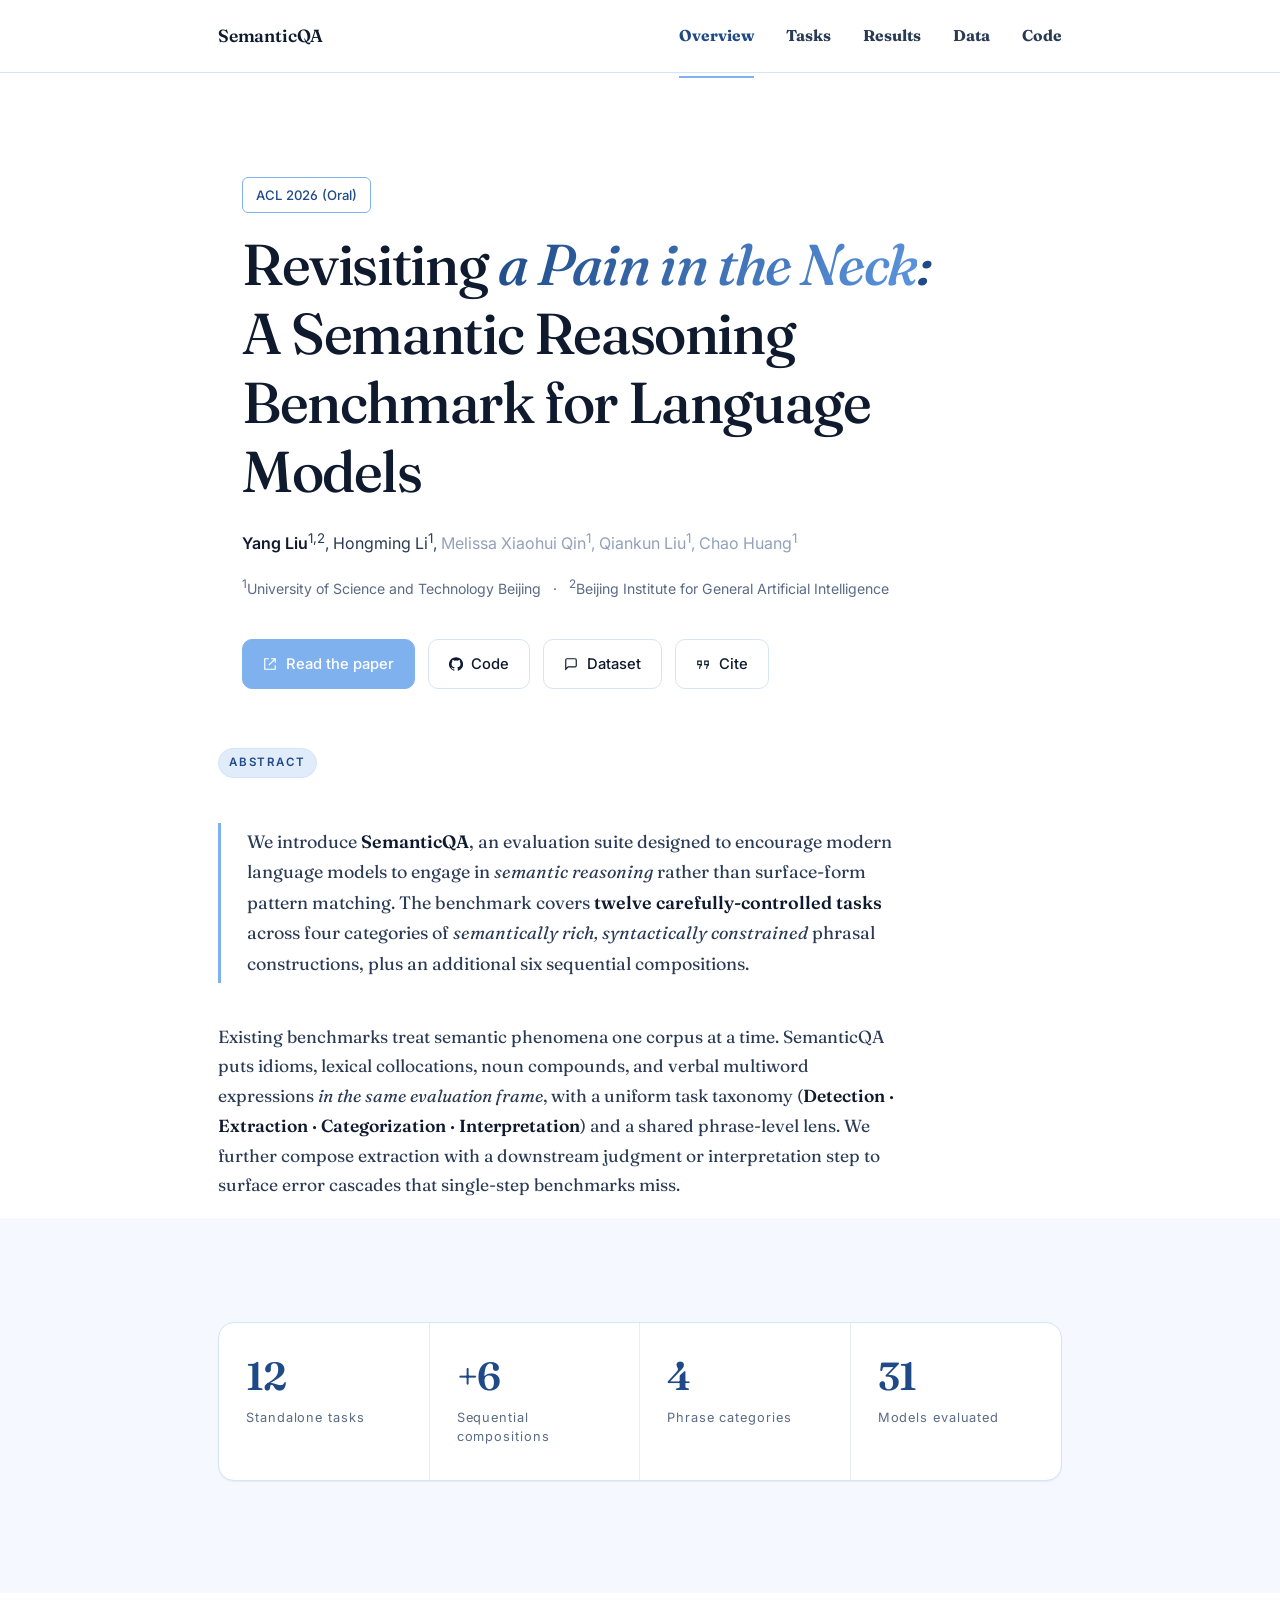
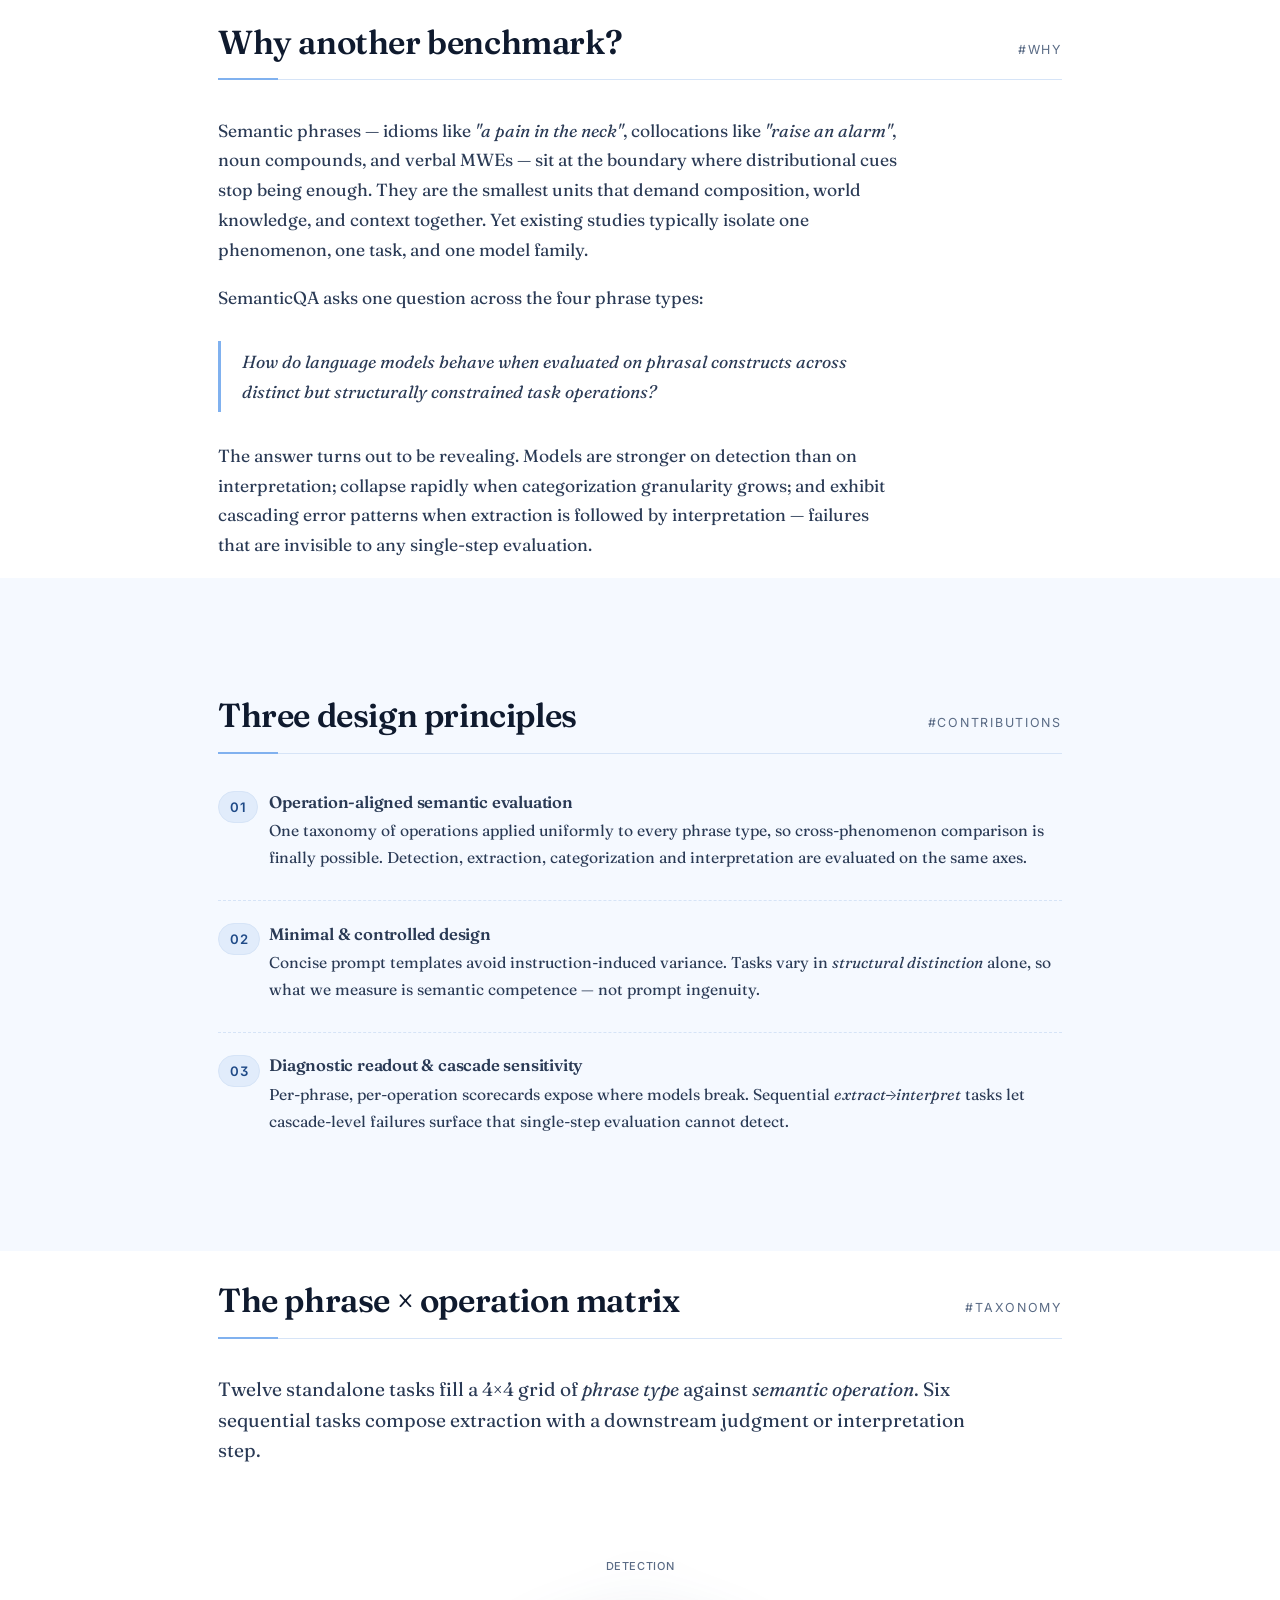
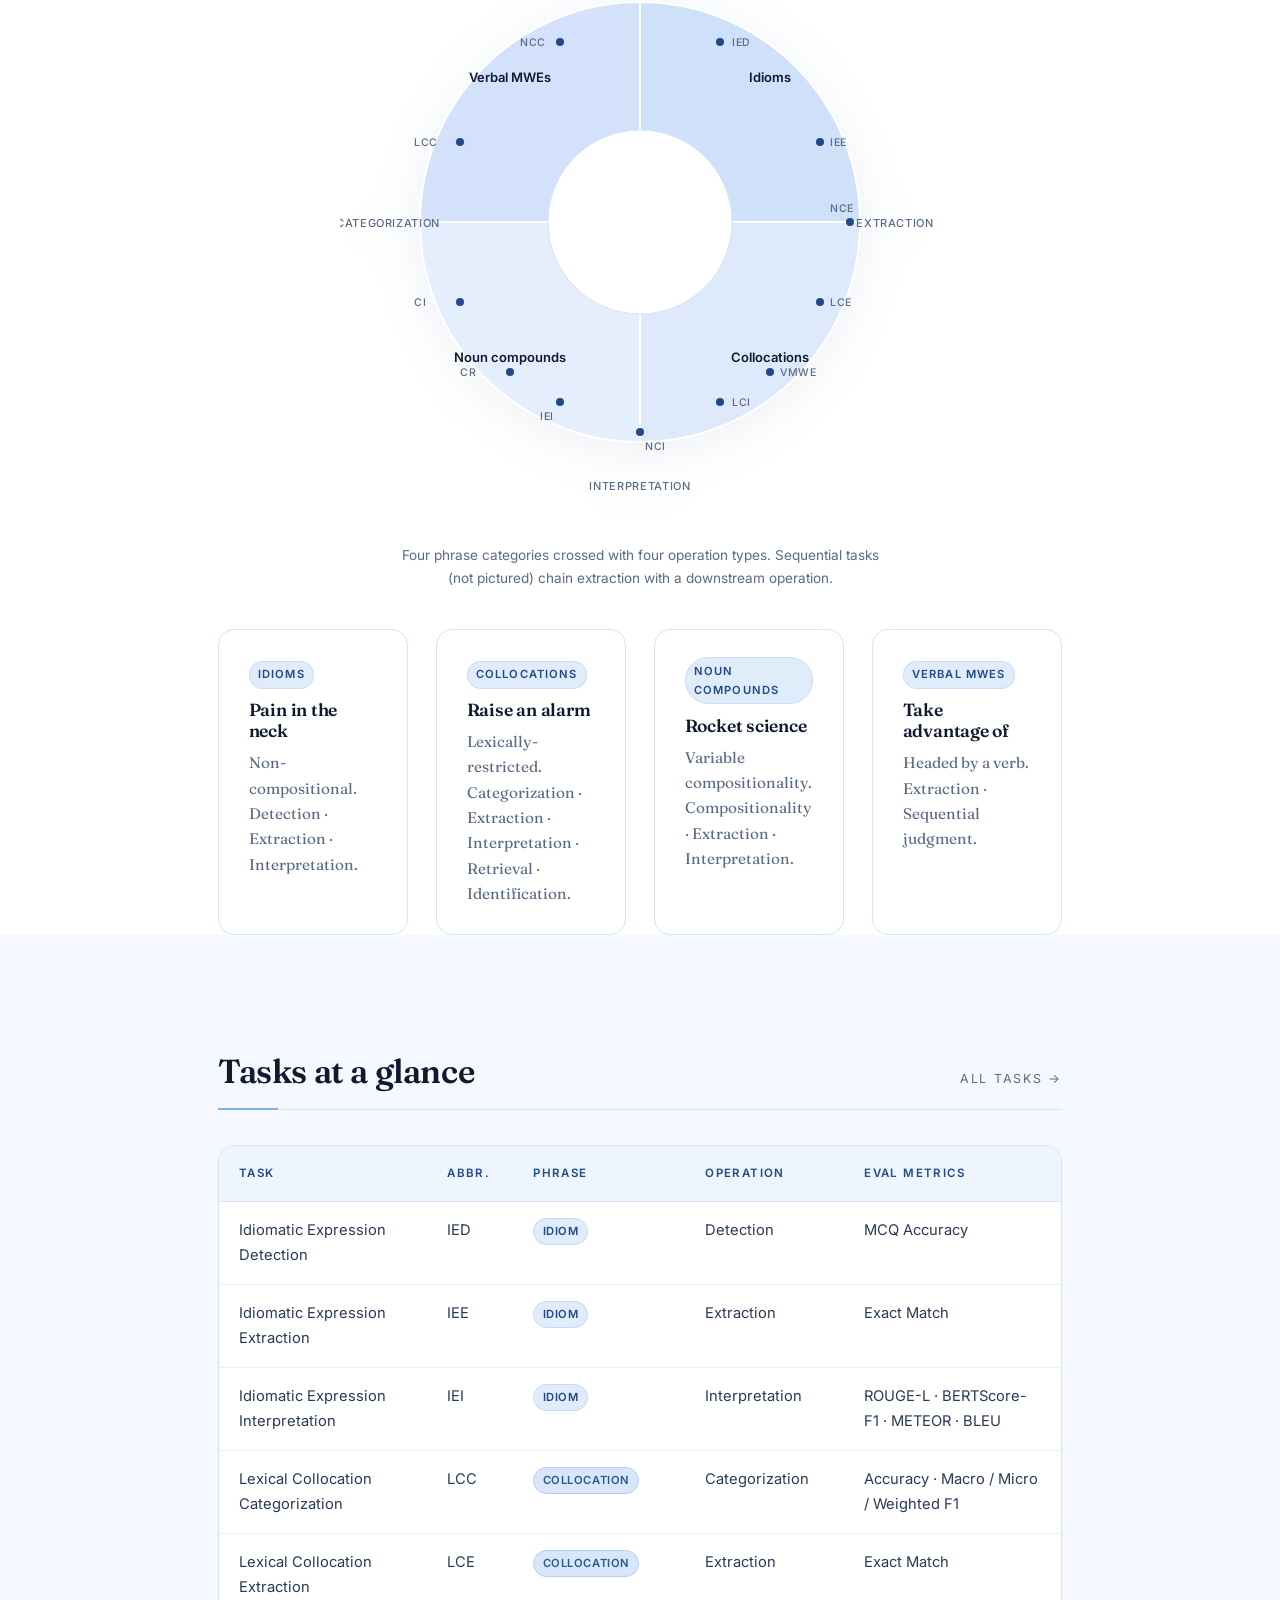
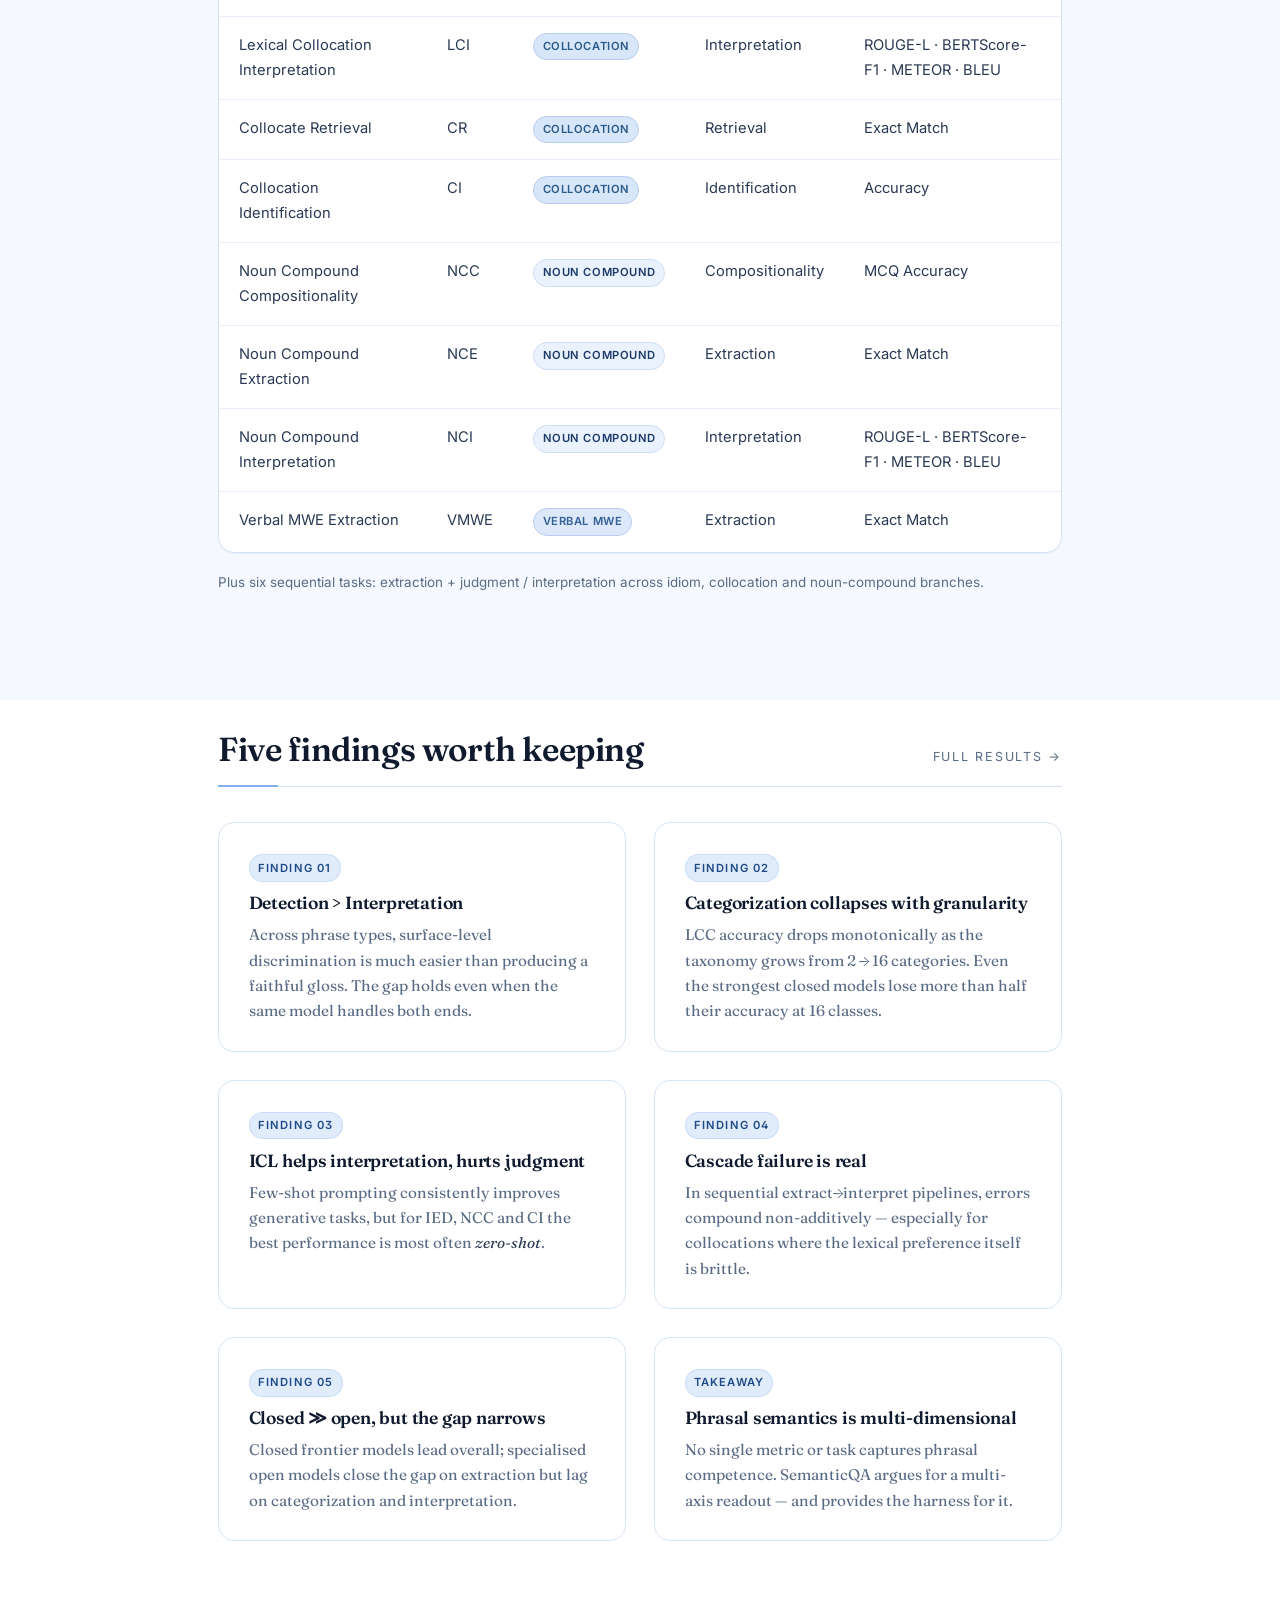
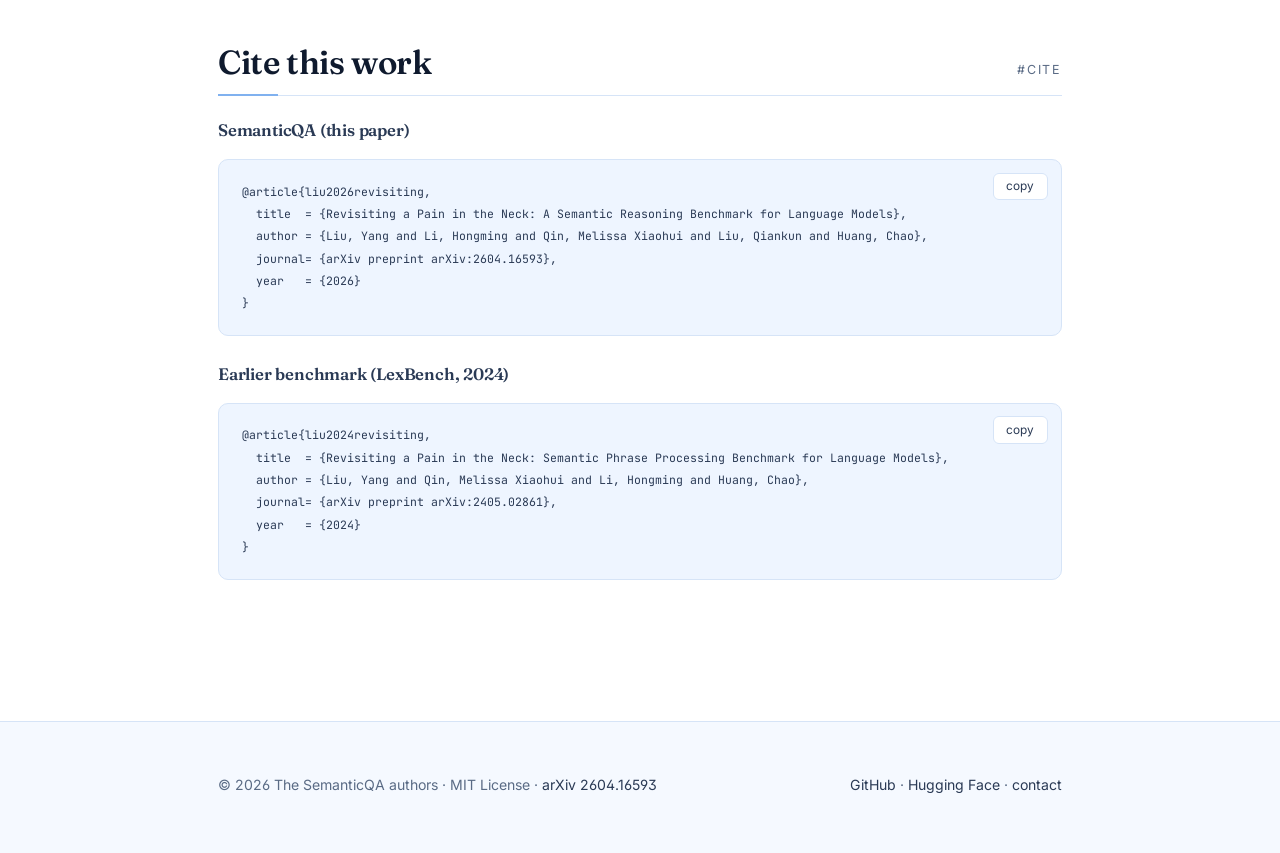
==== index.html @ dc652bcf "Initial SemanticQA blog site" ====
<!doctype html>
<html lang="en">
<head>
<meta charset="utf-8">
<meta name="viewport" content="width=device-width, initial-scale=1">
<title>SemanticQA — Revisiting a Pain in the Neck</title>
<meta name="description" content="A semantic-reasoning benchmark for language models, covering 12 carefully-controlled tasks across idioms, collocations, noun compounds and verbal MWEs.">
<link rel="preconnect" href="https://fonts.googleapis.com">
<link rel="preconnect" href="https://fonts.gstatic.com" crossorigin>
<link href="https://fonts.googleapis.com/css2?family=Fraunces:ital,opsz,wght@0,9..144,400;0,9..144,500;0,9..144,600;0,9..144,700;1,9..144,400&family=Source+Serif+4:ital,opsz,wght@0,8..60,400;0,8..60,500;0,8..60,600;1,8..60,400&family=Inter:wght@400;500;600;700&family=JetBrains+Mono:wght@400;500&display=swap" rel="stylesheet">
<link rel="stylesheet" href="assets/css/site.css">
<link rel="stylesheet" href="assets/css/site2.css">
<link rel="icon" href="data:image/svg+xml,<svg xmlns='http://www.w3.org/2000/svg' viewBox='0 0 32 32'><circle cx='16' cy='16' r='10' fill='%2380b1ef'/></svg>">
</head>
<body>

<header class="site-header">
  <div class="container bar">
    <a class="brand" href="./">SemanticQA</a>
    <button class="nav-toggle" aria-controls="primary-nav" aria-expanded="false" aria-label="Open navigation">
      <span></span><span></span><span></span>
    </button>
    <nav class="nav" id="primary-nav">
      <a href="./">Overview</a>
      <a href="tasks.html">Tasks</a>
      <a href="results.html">Results</a>
      <a href="https://huggingface.co/datasets/jacklanda/SemanticQA">Data</a>
      <a href="https://github.com/jacklanda/SemanticQA">Code</a>
    </nav>
  </div>
</header>

<main>

<!-- ============================================================ -->
<section class="hero container reveal">
  <a class="acl-note" href="https://2026.aclweb.org/" target="_blank" rel="noopener">ACL 2026 (Oral)</a>
  <h1>Revisiting <span class="pain">a Pain in the Neck</span><em class="colon">:</em><br>
      A Semantic Reasoning Benchmark for Language Models</h1>
  <p class="authors">
    <strong>Yang Liu</strong><sup>1,2</sup>, Hongming Li<sup>1</sup>, <span class="author-mute">Melissa Xiaohui Qin<sup>1</sup>, Qiankun Liu<sup>1</sup>, Chao Huang<sup>1</sup></span>
  </p>
  <p class="affil">
    <sup>1</sup>University of Science and Technology Beijing &nbsp; · &nbsp;
    <sup>2</sup>Beijing Institute for General Artificial Intelligence
  </p>

  <div class="actions">
    <a class="btn btn-primary" href="https://arxiv.org/abs/2604.16593">
      <svg class="ico" viewBox="0 0 24 24" fill="none" stroke="currentColor" stroke-width="2"><path d="M14 3h7v7"/><path d="M10 14L21 3"/><path d="M21 14v7H3V3h7"/></svg>
      Read the paper
    </a>
    <a class="btn" href="https://github.com/jacklanda/SemanticQA">
      <svg class="ico" viewBox="0 0 24 24" fill="currentColor"><path d="M12 .3a12 12 0 0 0-3.8 23.4c.6.1.8-.3.8-.6v-2c-3.3.7-4-1.6-4-1.6-.6-1.4-1.4-1.8-1.4-1.8-1.1-.7.1-.7.1-.7 1.2.1 1.9 1.3 1.9 1.3 1.1 1.8 2.8 1.3 3.5 1 .1-.8.4-1.3.8-1.6-2.7-.3-5.5-1.3-5.5-6 0-1.3.5-2.4 1.3-3.2-.1-.4-.6-1.6.1-3.2 0 0 1-.3 3.3 1.2a11.5 11.5 0 0 1 6 0c2.3-1.5 3.3-1.2 3.3-1.2.7 1.6.2 2.8.1 3.2.8.8 1.3 1.9 1.3 3.2 0 4.6-2.8 5.6-5.5 5.9.4.4.8 1.1.8 2.2v3.3c0 .3.2.7.8.6A12 12 0 0 0 12 .3z"/></svg>
      Code
    </a>
    <a class="btn" href="https://huggingface.co/datasets/jacklanda/SemanticQA">
      <svg class="ico" viewBox="0 0 24 24" fill="none" stroke="currentColor" stroke-width="2"><path d="M21 15a2 2 0 0 1-2 2H7l-4 4V5a2 2 0 0 1 2-2h14a2 2 0 0 1 2 2z"/></svg>
      Dataset
    </a>
    <a class="btn" href="#cite">
      <svg class="ico" viewBox="0 0 24 24" fill="none" stroke="currentColor" stroke-width="2"><path d="M3 7h6v6H3zM15 7h6v6h-6z"/><path d="M9 21c0-3 1-5 4-7M21 21c0-3 1-5 4-7" transform="translate(-3 -1)"/></svg>
      Cite
    </a>
  </div>
</section>

<!-- ============================================================ -->
<section class="prose">
  <span class="eyebrow">Abstract</span>
  <p class="pull">
    We introduce <strong>SemanticQA</strong>, an evaluation suite designed to encourage modern
    language models to engage in <em>semantic reasoning</em> rather than surface-form pattern
    matching. The benchmark covers <strong>twelve carefully-controlled tasks</strong> across
    four categories of <em>semantically rich, syntactically constrained</em> phrasal
    constructions, plus an additional six sequential compositions.
  </p>
  <p>
    Existing benchmarks treat semantic phenomena one corpus at a time. SemanticQA puts
    idioms, lexical collocations, noun compounds, and verbal multiword expressions
    <em>in the same evaluation frame</em>, with a uniform task taxonomy
    (<strong>Detection · Extraction · Categorization · Interpretation</strong>) and a
    shared phrase-level lens. We further compose extraction with a downstream judgment or
    interpretation step to surface error cascades that single-step benchmarks miss.
  </p>
</section>

<!-- ============================================================ -->
<section class="band">
<div class="container">
  <div class="kpi-strip reveal-stagger">
    <div><div class="num">12</div><div class="label">Standalone tasks</div></div>
    <div><div class="num">+6</div><div class="label">Sequential compositions</div></div>
    <div><div class="num">4</div><div class="label">Phrase categories</div></div>
    <div><div class="num">31</div><div class="label">Models evaluated</div></div>
  </div>
</div>
</section>

<!-- ============================================================ -->
<section class="prose">
  <div class="section-head"><h2>Why another benchmark?</h2><a class="anchor" href="#why">#why</a></div>
  <p>
    Semantic phrases — idioms like <em>"a pain in the neck"</em>, collocations like
    <em>"raise an alarm"</em>, noun compounds, and verbal MWEs — sit at the boundary where
    distributional cues stop being enough. They are the smallest units that demand
    composition, world knowledge, and context together. Yet existing studies typically
    isolate one phenomenon, one task, and one model family.
  </p>
  <p>
    SemanticQA asks one question across the four phrase types:
  </p>
  <blockquote>
    How do language models behave when evaluated on phrasal constructs across distinct
    but structurally constrained task operations?
  </blockquote>
  <p>
    The answer turns out to be revealing. Models are stronger on detection than on
    interpretation; collapse rapidly when categorization granularity grows; and exhibit
    cascading error patterns when extraction is followed by interpretation —
    failures that are invisible to any single-step evaluation.
  </p>
</section>

<!-- ============================================================ -->
<section class="band" id="contributions-band">
<div class="container" id="contributions">
  <div class="section-head"><h2>Three design principles</h2><a class="anchor" href="#contributions">#contributions</a></div>

  <ol class="contrib reveal-stagger">
    <li>
      <h4>Operation-aligned semantic evaluation</h4>
      <p>One taxonomy of operations applied uniformly to every phrase type, so cross-phenomenon
      comparison is finally possible. Detection, extraction, categorization and interpretation
      are evaluated on the same axes.</p>
    </li>
    <li>
      <h4>Minimal &amp; controlled design</h4>
      <p>Concise prompt templates avoid instruction-induced variance. Tasks vary in
      <em>structural distinction</em> alone, so what we measure is semantic competence —
      not prompt ingenuity.</p>
    </li>
    <li>
      <h4>Diagnostic readout &amp; cascade sensitivity</h4>
      <p>Per-phrase, per-operation scorecards expose where models break. Sequential
      <em>extract→interpret</em> tasks let cascade-level failures surface
      that single-step evaluation cannot detect.</p>
    </li>
  </ol>
</div>
</section>

<!-- ============================================================ -->
<section class="container" id="taxonomy">
  <div class="section-head"><h2>The phrase × operation matrix</h2><a class="anchor" href="#taxonomy">#taxonomy</a></div>
  <p class="lede">
    Twelve standalone tasks fill a 4&times;4 grid of <em>phrase type</em> against
    <em>semantic operation</em>. Six sequential tasks compose extraction with a
    downstream judgment or interpretation step.
  </p>

  <figure class="taxonomy-figure">
    <svg viewBox="0 0 600 600" xmlns="http://www.w3.org/2000/svg" role="img" aria-label="Taxonomy radial">
      <defs>
        <style>
          .ring { fill: none; stroke: #d6e4f7; stroke-width: 1; }
          .label-ph { font: 600 13px "Inter", system-ui; fill: #0f1a2e; }
          .label-op { font: 500 11px "Inter", system-ui; fill: #5a6b85; letter-spacing: .06em; text-transform: uppercase; }
          .seg { stroke: #fff; stroke-width: 2; }
          .center { font: 600 14px "Source Serif 4", Georgia, serif; fill: #1f4a87; }
          .center-sub { font: 500 10px "Inter", system-ui; fill: #5a6b85; letter-spacing: .14em; text-transform: uppercase; }
        </style>
      </defs>
      <!-- center -->
      <circle cx="300" cy="300" r="58" fill="#ffffff" stroke="#d6e4f7"/>
      <text x="300" y="295" text-anchor="middle" class="center">SemanticQA</text>
      <text x="300" y="313" text-anchor="middle" class="center-sub">12 + 6 tasks</text>

      <!-- four phrase quadrants -->
      <!-- IDIOM (top-right) -->
      <path d="M300,300 L300,80 A220,220 0 0 1 520,300 Z" class="seg" fill="#cfe0f9"/>
      <text x="430" y="160" class="label-ph" text-anchor="middle">Idioms</text>

      <!-- COLLOCATION (bottom-right) -->
      <path d="M300,300 L520,300 A220,220 0 0 1 300,520 Z" class="seg" fill="#dee9fb"/>
      <text x="430" y="440" class="label-ph" text-anchor="middle">Collocations</text>

      <!-- NOUN COMPOUND (bottom-left) -->
      <path d="M300,300 L300,520 A220,220 0 0 1 80,300 Z" class="seg" fill="#e4eefd"/>
      <text x="170" y="440" class="label-ph" text-anchor="middle">Noun compounds</text>

      <!-- VERBAL MWE (top-left) -->
      <path d="M300,300 L80,300 A220,220 0 0 1 300,80 Z" class="seg" fill="#d3e2fa"/>
      <text x="170" y="160" class="label-ph" text-anchor="middle">Verbal MWEs</text>

      <!-- inner cover to make sectors look like ring -->
      <circle cx="300" cy="300" r="92" fill="#ffffff" stroke="#d6e4f7"/>

      <!-- operation labels around outside -->
      <text x="300" y="48" text-anchor="middle" class="label-op">Detection</text>
      <text x="555" y="305" text-anchor="middle" class="label-op">Extraction</text>
      <text x="300" y="568" text-anchor="middle" class="label-op">Interpretation</text>
      <text x="48" y="305" text-anchor="middle" class="label-op">Categorization</text>

      <!-- task ticks (12) -->
      <g fill="#1f4a87">
        <!-- top hemisphere = detection / categorization -->
        <circle cx="380" cy="120" r="4"/><text x="392" y="124" class="label-op" style="text-transform:none;font:500 10.5px Inter">IED</text>
        <circle cx="220" cy="120" r="4"/><text x="180" y="124" class="label-op" style="text-transform:none;font:500 10.5px Inter">NCC</text>
        <circle cx="120" cy="220" r="4"/><text x="74"  y="224" class="label-op" style="text-transform:none;font:500 10.5px Inter">LCC</text>
        <circle cx="120" cy="380" r="4"/><text x="74"  y="384" class="label-op" style="text-transform:none;font:500 10.5px Inter">CI</text>
        <!-- right hemisphere = extraction -->
        <circle cx="480" cy="220" r="4"/><text x="490" y="224" class="label-op" style="text-transform:none;font:500 10.5px Inter">IEE</text>
        <circle cx="510" cy="300" r="4"/><text x="490" y="290" class="label-op" style="text-transform:none;font:500 10.5px Inter">NCE</text>
        <circle cx="480" cy="380" r="4"/><text x="490" y="384" class="label-op" style="text-transform:none;font:500 10.5px Inter">LCE</text>
        <circle cx="430" cy="450" r="4"/><text x="440" y="454" class="label-op" style="text-transform:none;font:500 10.5px Inter">VMWE</text>
        <!-- bottom hemisphere = interpretation -->
        <circle cx="380" cy="480" r="4"/><text x="392" y="484" class="label-op" style="text-transform:none;font:500 10.5px Inter">LCI</text>
        <circle cx="300" cy="510" r="4"/><text x="305" y="528" class="label-op" style="text-transform:none;font:500 10.5px Inter">NCI</text>
        <circle cx="220" cy="480" r="4"/><text x="200" y="498" class="label-op" style="text-transform:none;font:500 10.5px Inter">IEI</text>
        <circle cx="170" cy="450" r="4"/><text x="120" y="454" class="label-op" style="text-transform:none;font:500 10.5px Inter">CR</text>
      </g>
    </svg>
    <figcaption>
      Four phrase categories crossed with four operation types. Sequential tasks
      (not pictured) chain extraction with a downstream operation.
    </figcaption>
  </figure>

  <div class="grid grid-4 reveal-stagger" style="margin-top:1rem">
    <div class="card">
      <span class="badge">Idioms</span>
      <h3>Pain in the neck</h3>
      <p>Non-compositional. Detection · Extraction · Interpretation.</p>
    </div>
    <div class="card">
      <span class="badge">Collocations</span>
      <h3>Raise an alarm</h3>
      <p>Lexically-restricted. Categorization · Extraction · Interpretation · Retrieval · Identification.</p>
    </div>
    <div class="card">
      <span class="badge">Noun compounds</span>
      <h3>Rocket science</h3>
      <p>Variable compositionality. Compositionality · Extraction · Interpretation.</p>
    </div>
    <div class="card">
      <span class="badge">Verbal MWEs</span>
      <h3>Take advantage of</h3>
      <p>Headed by a verb. Extraction · Sequential judgment.</p>
    </div>
  </div>
</section>

<!-- ============================================================ -->
<section class="band">
<div class="container" id="tasks-overview">
  <div class="section-head"><h2>Tasks at a glance</h2><a class="anchor" href="tasks.html">all tasks →</a></div>
  <div class="table-wrap reveal">
    <table>
      <thead>
        <tr>
          <th>Task</th><th>Abbr.</th><th>Phrase</th><th>Operation</th><th>Eval metrics</th>
        </tr>
      </thead>
      <tbody>
        <tr><td>Idiomatic Expression Detection</td>      <td>IED</td>  <td><span class="tag tag-idiom">Idiom</span></td>      <td>Detection</td>      <td>MCQ Accuracy</td></tr>
        <tr><td>Idiomatic Expression Extraction</td>     <td>IEE</td>  <td><span class="tag tag-idiom">Idiom</span></td>      <td>Extraction</td>     <td>Exact Match</td></tr>
        <tr><td>Idiomatic Expression Interpretation</td> <td>IEI</td>  <td><span class="tag tag-idiom">Idiom</span></td>      <td>Interpretation</td> <td>ROUGE-L · BERTScore-F1 · METEOR · BLEU</td></tr>
        <tr><td>Lexical Collocation Categorization</td>  <td>LCC</td>  <td><span class="tag tag-coll">Collocation</span></td> <td>Categorization</td> <td>Accuracy · Macro / Micro / Weighted F1</td></tr>
        <tr><td>Lexical Collocation Extraction</td>      <td>LCE</td>  <td><span class="tag tag-coll">Collocation</span></td> <td>Extraction</td>     <td>Exact Match</td></tr>
        <tr><td>Lexical Collocation Interpretation</td>  <td>LCI</td>  <td><span class="tag tag-coll">Collocation</span></td> <td>Interpretation</td> <td>ROUGE-L · BERTScore-F1 · METEOR · BLEU</td></tr>
        <tr><td>Collocate Retrieval</td>                 <td>CR</td>   <td><span class="tag tag-coll">Collocation</span></td> <td>Retrieval</td>      <td>Exact Match</td></tr>
        <tr><td>Collocation Identification</td>          <td>CI</td>   <td><span class="tag tag-coll">Collocation</span></td> <td>Identification</td> <td>Accuracy</td></tr>
        <tr><td>Noun Compound Compositionality</td>      <td>NCC</td>  <td><span class="tag tag-nc">Noun compound</span></td> <td>Compositionality</td><td>MCQ Accuracy</td></tr>
        <tr><td>Noun Compound Extraction</td>            <td>NCE</td>  <td><span class="tag tag-nc">Noun compound</span></td> <td>Extraction</td>     <td>Exact Match</td></tr>
        <tr><td>Noun Compound Interpretation</td>        <td>NCI</td>  <td><span class="tag tag-nc">Noun compound</span></td> <td>Interpretation</td> <td>ROUGE-L · BERTScore-F1 · METEOR · BLEU</td></tr>
        <tr><td>Verbal MWE Extraction</td>               <td>VMWE</td> <td><span class="tag tag-vmwe">Verbal MWE</span></td>  <td>Extraction</td>     <td>Exact Match</td></tr>
      </tbody>
    </table>
  </div>
  <p class="note">Plus six sequential tasks: extraction&nbsp;+&nbsp;judgment / interpretation across idiom, collocation and noun-compound branches.</p>
</div>
</section>

<!-- ============================================================ -->
<section class="container" id="findings">
  <div class="section-head"><h2>Five findings worth keeping</h2><a class="anchor" href="results.html">full results →</a></div>

  <div class="grid grid-2 reveal-stagger">
    <div class="card">
      <span class="badge">Finding 01</span>
      <h3>Detection &gt; Interpretation</h3>
      <p>Across phrase types, surface-level discrimination is much easier than producing a faithful gloss.
      The gap holds even when the same model handles both ends.</p>
    </div>
    <div class="card">
      <span class="badge">Finding 02</span>
      <h3>Categorization collapses with granularity</h3>
      <p>LCC accuracy drops monotonically as the taxonomy grows from 2 → 16 categories.
      Even the strongest closed models lose more than half their accuracy at 16 classes.</p>
    </div>
    <div class="card">
      <span class="badge">Finding 03</span>
      <h3>ICL helps interpretation, hurts judgment</h3>
      <p>Few-shot prompting consistently improves generative tasks, but for IED, NCC and CI the
      best performance is most often <em>zero-shot</em>.</p>
    </div>
    <div class="card">
      <span class="badge">Finding 04</span>
      <h3>Cascade failure is real</h3>
      <p>In sequential extract→interpret pipelines, errors compound non-additively —
      especially for collocations where the lexical preference itself is brittle.</p>
    </div>
    <div class="card">
      <span class="badge">Finding 05</span>
      <h3>Closed ≫ open, but the gap narrows</h3>
      <p>Closed frontier models lead overall; specialised open models close the gap on extraction
      but lag on categorization and interpretation.</p>
    </div>
    <div class="card">
      <span class="badge">Takeaway</span>
      <h3>Phrasal semantics is multi-dimensional</h3>
      <p>No single metric or task captures phrasal competence. SemanticQA argues for a
      multi-axis readout — and provides the harness for it.</p>
    </div>
  </div>
</section>

<!-- ============================================================ -->
<section class="container" id="cite">
  <div class="section-head"><h2>Cite this work</h2><a class="anchor" href="#cite">#cite</a></div>

  <h4>SemanticQA (this paper)</h4>
  <pre class="cite"><button class="copy" type="button">copy</button><code class="bib">@article{liu2026revisiting,
  title  = {Revisiting a Pain in the Neck: A Semantic Reasoning Benchmark for Language Models},
  author = {Liu, Yang and Li, Hongming and Qin, Melissa Xiaohui and Liu, Qiankun and Huang, Chao},
  journal= {arXiv preprint arXiv:2604.16593},
  year   = {2026}
}</code></pre>

  <h4>Earlier benchmark (LexBench, 2024)</h4>
  <pre class="cite"><button class="copy" type="button">copy</button><code class="bib">@article{liu2024revisiting,
  title  = {Revisiting a Pain in the Neck: Semantic Phrase Processing Benchmark for Language Models},
  author = {Liu, Yang and Qin, Melissa Xiaohui and Li, Hongming and Huang, Chao},
  journal= {arXiv preprint arXiv:2405.02861},
  year   = {2024}
}</code></pre>
</section>

</main>

<footer class="site-footer">
  <div class="container row">
    <div>
      © 2026 The SemanticQA authors · MIT License ·
      <a href="https://arxiv.org/abs/2604.16593">arXiv 2604.16593</a>
    </div>
    <div>
      <a href="https://github.com/jacklanda/SemanticQA">GitHub</a> ·
      <a href="https://huggingface.co/datasets/jacklanda/SemanticQA">Hugging Face</a> ·
      <a href="mailto:liuyang22@xs.ustb.edu.cn">contact</a>
    </div>
  </div>
</footer>

<script src="assets/js/site.js"></script>
</body>
</html>
---- assets/css/site.css ----
/* ----------------------------------------------------------------
   SemanticQA blog — design tokens (Anthropic-flavored type system)
   palette: sky blue · white · interleaved bands
---------------------------------------------------------------- */
:root {
  --paper:       #ffffff;
  --paper-2:     #eef5ff;
  --surface:     #ffffff;
  --band:        #f5f9ff;
  --ink:         #0f1a2e;
  --ink-2:       #2a3a55;
  --muted:       #5a6b85;
  --muted-2:     #93a1bb;
  --rule:        #d6e4f7;
  --rule-soft:   #e7eefb;
  --accent:      #80b1ef;
  --accent-2:    #5c95df;
  --accent-3:    #a8c8f5;
  --accent-ink:  #1f4a87;
  --accent-soft: #e1ecfb;
  --accent-glow: rgba(128, 177, 239, .35);
  --gold:        #80b1ef;
  --gold-soft:   #d8e6fa;
  --code-bg:     #eef5ff;
  --shadow-sm:   0 1px 2px rgba(20, 40, 80, .04), 0 1px 1px rgba(20, 40, 80, .03);
  --shadow-md:   0 8px 24px rgba(30, 60, 110, .06), 0 2px 6px rgba(30, 60, 110, .04);
  --shadow-lg:   0 24px 60px rgba(30, 60, 110, .10), 0 6px 18px rgba(30, 60, 110, .06);

  /* Anthropic-flavored type system. anthropicSerif = display + body serif,
     anthropicSans = UI sans, anthropicMono = code. Aliases kept for back-compat. */
  --anthropicSerif: "Fraunces", "Source Serif 4", "Iowan Old Style", Georgia, "Times New Roman", serif;
  --anthropicSans:  "Inter", -apple-system, BlinkMacSystemFont, "Segoe UI", system-ui, sans-serif;
  --anthropicMono:  "JetBrains Mono", "SF Mono", "Menlo", Consolas, monospace;
  --serif:  var(--anthropicSerif);
  --sans:   var(--anthropicSans);
  --mono:   var(--anthropicMono);

  --maxw:        940px;
  --maxw-prose:  680px;
  --radius:      10px;
  --radius-lg:   16px;
  --ease-out:    cubic-bezier(.22, 1, .36, 1);
  --ease-spring: cubic-bezier(.34, 1.56, .64, 1);
}

@media (prefers-color-scheme: dark) {
  :root {
    --paper:     #0e1626;
    --paper-2:   #131d33;
    --surface:   #16223b;
    --band:      #111a2d;
    --ink:       #eaf0fb;
    --ink-2:     #c7d2e7;
    --muted:     #91a0bf;
    --muted-2:   #6b7796;
    --rule:      #25324c;
    --rule-soft: #1c283f;
    --accent:    #80b1ef;
    --accent-2:  #a8c8f5;
    --accent-3:  #5c95df;
    --accent-ink:#cfe0f9;
    --accent-soft:#1d2c4a;
    --accent-glow: rgba(128, 177, 239, .25);
    --gold:      #80b1ef;
    --gold-soft: #243a5b;
    --code-bg:   #1a2640;
  }
}

/* ----- reset & base ------------------------------------------------ */
*, *::before, *::after { box-sizing: border-box; }
html { -webkit-text-size-adjust: 100%; scroll-behavior: smooth; }
body {
  margin: 0;
  background: var(--paper);
  color: var(--ink);
  font-family: var(--anthropicSerif);
  font-size: 17.5px;
  line-height: 1.7;
  font-feature-settings: "kern", "liga", "onum", "ss01";
  -webkit-font-smoothing: antialiased;
  -moz-osx-font-smoothing: grayscale;
  font-optical-sizing: auto;
}
img, svg { max-width: 100%; height: auto; display: block; }
a {
  color: var(--accent-ink);
  text-decoration: none;
  background-image: linear-gradient(currentColor, currentColor);
  background-size: 0% 1px;
  background-repeat: no-repeat;
  background-position: 0 100%;
  transition: background-size .35s var(--ease-out), color .15s ease;
}
a:hover { background-size: 100% 1px; color: var(--accent-2); }
hr { border: 0; border-top: 1px solid var(--rule); margin: 4rem 0; }
h1, h2, h3, h4 {
  font-family: var(--anthropicSerif);
  color: var(--ink);
  letter-spacing: -.012em;
  line-height: 1.2;
  font-weight: 600;
  font-optical-sizing: auto;
}
h1 { font-size: clamp(2.3rem, 4.8vw, 3.6rem); margin: 0 0 1.25rem; letter-spacing: -.024em; font-weight: 500; }
h2 { font-size: clamp(1.65rem, 2.6vw, 2.1rem); margin: 4rem 0 1.2rem; }
h3 { font-size: 1.22rem; margin: 2.4rem 0 .7rem; }
h4 { font-size: 1.04rem; margin: 1.6rem 0 .5rem; color: var(--ink-2); }
p  { margin: 0 0 1.15rem; color: var(--ink-2); }
strong { color: var(--ink); font-weight: 600; }
em { color: var(--ink-2); }
small { color: var(--muted); }
code, pre, kbd, samp { font-family: var(--anthropicMono); }
code {
  font-size: .88em;
  background: var(--code-bg);
  padding: .12em .4em;
  border-radius: 5px;
  color: var(--accent-ink);
}
pre {
  background: var(--code-bg);
  border: 1px solid var(--rule);
  border-radius: var(--radius);
  padding: 1.2rem 1.3rem;
  overflow-x: auto;
  font-size: .85rem;
  line-height: 1.6;
  color: var(--ink);
}
pre code { background: transparent; padding: 0; color: inherit; }
blockquote {
  margin: 1.8rem 0;
  padding: .35rem 0 .35rem 1.3rem;
  border-left: 3px solid var(--accent);
  color: var(--ink-2);
  font-style: italic;
}
ul, ol { padding-left: 1.4rem; color: var(--ink-2); }
li { margin: .35rem 0; }
li::marker { color: var(--accent); }
::selection { background: var(--accent-soft); color: var(--ink); }

/* ----- layout primitives ----------------------------------------- */
.container { max-width: var(--maxw); margin: 0 auto; padding: 0 3rem; }
.prose     { max-width: var(--maxw); margin: 0 auto; padding: 0 3rem; }
.prose > p, .prose > blockquote, .prose > .pull,
.prose > ul, .prose > ol { max-width: var(--maxw-prose); }
section    { padding: 5.5rem 0; }
section + section { padding-top: 5.5rem; }
section.section-tall { padding-top: 9rem; padding-bottom: 7rem; }
section#cite { padding-top: 4.5rem; padding-bottom: 2rem; }
section#cite .section-head { margin-bottom: 1.4rem; padding-bottom: .8rem; }
section#cite + .site-footer,
section#cite ~ .site-footer { margin-top: 1.5rem; }
.band      { background: var(--band); position: relative; }
.band-edge { border-top: 1px solid var(--rule-soft); border-bottom: 1px solid var(--rule-soft); }

@media (max-width: 900px) {
  .container, .prose { padding: 0 2.5rem; }
}
@media (max-width: 640px) {
  .container, .prose { padding: 0 2rem; }
  section { padding: 3.5rem 0; }
}
@media (max-width: 420px) {
  .container, .prose { padding: 0 1.5rem; }
}

.eyebrow {
  font-family: var(--anthropicSans);
  font-size: .72rem;
  font-weight: 600;
  letter-spacing: .14em;
  text-transform: uppercase;
  color: var(--accent-ink);
  margin: 0 0 1rem;
  display: inline-block;
  padding: .25rem .65rem;
  border: 1px solid var(--rule);
  border-radius: 999px;
  background: var(--accent-soft);
}
.lede {
  font-size: 1.2rem;
  line-height: 1.6;
  color: var(--ink-2);
  max-width: 64ch;
  margin-bottom: 1.8rem;
}
.muted { color: var(--muted); }

/* ----- reveal-on-scroll animation -------------------------------- */
.reveal {
  opacity: 0;
  transform: translateY(18px);
  transition: opacity .7s var(--ease-out), transform .7s var(--ease-out);
  will-change: opacity, transform;
}
.reveal.visible { opacity: 1; transform: none; }
.reveal-stagger > * {
  opacity: 0;
  transform: translateY(14px);
  transition: opacity .55s var(--ease-out), transform .55s var(--ease-out);
}
.reveal-stagger.visible > * { opacity: 1; transform: none; }
.reveal-stagger.visible > *:nth-child(1) { transition-delay: .04s; }
.reveal-stagger.visible > *:nth-child(2) { transition-delay: .12s; }
.reveal-stagger.visible > *:nth-child(3) { transition-delay: .20s; }
.reveal-stagger.visible > *:nth-child(4) { transition-delay: .28s; }
.reveal-stagger.visible > *:nth-child(5) { transition-delay: .36s; }
.reveal-stagger.visible > *:nth-child(6) { transition-delay: .44s; }

/* ----- header / nav ---------------------------------------------- */
.site-header {
  position: sticky;
  top: 0;
  z-index: 50;
  background: color-mix(in srgb, var(--paper) 80%, transparent);
  backdrop-filter: saturate(160%) blur(14px);
  -webkit-backdrop-filter: saturate(160%) blur(14px);
  border-bottom: 1px solid var(--rule);
  transition: background .25s var(--ease-out), border-color .25s var(--ease-out);
}
.site-header.scrolled { background: color-mix(in srgb, var(--paper) 92%, transparent); box-shadow: 0 2px 14px rgba(30, 60, 110, .05); }
.site-header .bar {
  display: flex;
  align-items: center;
  justify-content: space-between;
  height: 72px;
  position: relative;
}
.brand {
  font-family: var(--anthropicSerif);
  font-weight: 600;
  font-size: 1.1rem;
  letter-spacing: -.01em;
  color: var(--ink);
  background-image: none;
  display: inline-flex;
  align-items: baseline;
  gap: .65rem;
}
.brand .mark {
  display: inline-block;
  width: .5rem;
  height: .5rem;
  background: var(--accent);
  border-radius: 50%;
  transform: translateY(-3px);
  box-shadow: 0 0 0 2.5px var(--accent-soft);
  animation: brand-pulse 3.5s var(--ease-out) infinite;
}
@keyframes brand-pulse {
  0%, 100% { box-shadow: 0 0 0 2.5px var(--accent-soft); }
  50%      { box-shadow: 0 0 0 4.5px var(--accent-soft); }
}
.brand em { font-style: italic; color: var(--muted); font-weight: 400; }
.nav { display: flex; gap: 2rem; font-family: var(--anthropicSerif); font-size: .98rem; font-weight: 700; }
.nav a {
  color: var(--ink-2);
  background-image: none;
  position: relative;
  padding: .15rem 0;
  font-weight: 700;
  transition: color .2s var(--ease-out);
}
.nav a:hover { color: var(--accent-ink); background-image: none; }
.nav a::after {
  content: "";
  position: absolute;
  left: 0; right: 0; bottom: -26px;
  height: 2px;
  background: var(--accent);
  transform: scaleX(0);
  transform-origin: left;
  transition: transform .3s var(--ease-out);
}
.nav a.active { color: var(--accent-ink); }
.nav a.active::after, .nav a:hover::after { transform: scaleX(1); }

/* hamburger (hidden on desktop) */
.nav-toggle {
  display: none;
  width: 26px;
  height: 26px;
  padding: 0;
  background: transparent;
  border: 1px solid var(--rule);
  border-radius: 5px;
  cursor: pointer;
  position: relative;
  transition: border-color .2s, background .2s;
}
.nav-toggle:hover { border-color: var(--accent); background: var(--accent-soft); }
.nav-toggle span {
  position: absolute;
  left: 6px; right: 6px;
  height: 1.25px;
  background: var(--ink-2);
  border-radius: 2px;
  transition: transform .25s var(--ease-out), opacity .2s, top .25s var(--ease-out);
}
.nav-toggle span:nth-child(1) { top: 8px; }
.nav-toggle span:nth-child(2) { top: 12px; }
.nav-toggle span:nth-child(3) { top: 16px; }
.nav-toggle[aria-expanded="true"] span:nth-child(1) { top: 12px; transform: rotate(45deg); }
.nav-toggle[aria-expanded="true"] span:nth-child(2) { opacity: 0; }
.nav-toggle[aria-expanded="true"] span:nth-child(3) { top: 12px; transform: rotate(-45deg); }

@media (max-width: 760px) {
  .nav-toggle { display: block; }
  .nav {
    position: absolute;
    top: 100%; left: 0; right: 0;
    flex-direction: column;
    gap: 0;
    padding: .5rem 1.25rem 1rem;
    background: var(--paper);
    border-bottom: 1px solid var(--rule);
    box-shadow: var(--shadow-md);
    transform: translateY(-8px);
    opacity: 0;
    pointer-events: none;
    visibility: hidden;
    transition: opacity .25s var(--ease-out), transform .25s var(--ease-out), visibility .25s;
  }
  .nav.open {
    opacity: 1;
    transform: none;
    pointer-events: auto;
    visibility: visible;
  }
  .nav a {
    padding: .85rem 0;
    border-bottom: 1px solid var(--rule-soft);
  }
  .nav a:last-child { border-bottom: 0; }
  .nav a::after { display: none; }
  .nav a.active { color: var(--accent-ink); padding-left: .75rem; border-left: 2px solid var(--accent); }
  .site-header .bar { height: 60px; }
}

/* ----- hero ------------------------------------------------------ */
.hero {
  padding: 6.5rem 4.5rem 3.5rem;
  position: relative;
  overflow: hidden;
  isolation: isolate;
}
@media (max-width: 900px) { .hero { padding-left: 2.25rem; padding-right: 2.25rem; } }
@media (max-width: 640px) { .hero { padding-left: 1.25rem; padding-right: 1.25rem; } }
.hero::before, .hero::after { display: none; }
.hero .meta {
  font-family: var(--anthropicSans);
  font-size: .82rem;
  color: var(--muted);
  letter-spacing: .04em;
  margin-bottom: .6rem;
}
.hero .meta .dot { margin: 0 .55rem; color: var(--rule); }

/* ACL acceptance — simple bordered box */
.acl-note {
  display: inline-block;
  margin-bottom: 1.1rem;
  padding: .35rem .8rem;
  font-family: var(--anthropicSans);
  font-size: .82rem;
  font-weight: 500;
  color: var(--accent-ink);
  border: 1px solid var(--accent);
  border-radius: 6px;
  background: transparent;
  background-image: none;
  transition: none;
}
.acl-note:hover { color: var(--accent-ink); background-image: none; border-color: var(--accent); }
.hero h1 .pain {
  font-style: italic;
  color: var(--accent-ink);
  background: linear-gradient(120deg, var(--accent-ink), var(--accent-2));
  -webkit-background-clip: text;
  background-clip: text;
  -webkit-text-fill-color: transparent;
}
.hero h1 .colon {
  font-style: italic;
  color: var(--accent-ink);
  font-weight: 500;
}
.authors { font-family: var(--anthropicSans); font-size: 1rem; color: var(--ink-2); margin-top: .6rem; }
.authors .author-mute { color: var(--muted-2); }
.authors .author-mute sup { color: var(--muted-2); }
.affil   { font-family: var(--anthropicSans); font-size: .88rem; color: var(--muted); margin-top: .5rem; }
.actions { display: flex; flex-wrap: wrap; gap: .8rem; margin-top: 2.4rem; }

.btn {
  display: inline-flex;
  align-items: center;
  gap: .55rem;
  padding: .72rem 1.25rem;
  font-family: var(--anthropicSans);
  font-size: .92rem;
  font-weight: 500;
  border-radius: var(--radius);
  border: 1px solid var(--rule);
  background: var(--surface);
  color: var(--ink);
  background-image: none;
  transition: border-color .2s, color .2s, background .2s;
}
.btn:hover { border-color: var(--accent); color: var(--accent-ink); }
.btn-primary { background: var(--accent); border-color: var(--accent); color: #ffffff; }
.btn-primary:hover { background: var(--accent-2); border-color: var(--accent-2); color: #ffffff; }
.btn .ico { width: 14px; height: 14px; }

/* ----- abstract / pull blocks ----------------------------------- */
.pull {
  border-left: 3px solid var(--accent);
  padding: .25rem 0 .25rem 1.6rem;
  margin: 1.8rem 0 2.4rem;
  font-size: 1.12rem;
  color: var(--ink-2);
  max-width: 66ch;
}
.callout {
  background: var(--accent-soft);
  border: 1px solid var(--rule);
  border-left: 3px solid var(--accent);
  border-radius: var(--radius);
  padding: 1.3rem 1.5rem;
  margin: 2rem 0;
  font-size: .98rem;
  color: var(--ink-2);
  position: relative;
  overflow: hidden;
}
.callout::before {
  content: "";
  position: absolute;
  top: -40%; right: -10%;
  width: 220px; height: 220px;
  background: radial-gradient(circle, color-mix(in srgb, var(--accent) 30%, transparent) 0%, transparent 70%);
  opacity: .55;
  pointer-events: none;
}
.callout strong { color: var(--ink); }

/* ----- card grids ------------------------------------------------ */
.grid { display: grid; gap: 1.75rem; }
.grid-2 { grid-template-columns: repeat(2, minmax(0, 1fr)); }
.grid-3 { grid-template-columns: repeat(3, minmax(0, 1fr)); }
.grid-4 { grid-template-columns: repeat(4, minmax(0, 1fr)); }
@media (max-width: 880px) {
  .grid-3, .grid-4 { grid-template-columns: repeat(2, minmax(0, 1fr)); }
}
@media (max-width: 540px) {
  .grid-2, .grid-3, .grid-4 { grid-template-columns: 1fr; }
}
.card {
  background: var(--surface);
  border: 1px solid var(--rule);
  border-radius: var(--radius-lg);
  padding: 1.7rem 1.85rem;
  transition: border-color .25s, box-shadow .25s var(--ease-out);
}
.card:hover {
  border-color: color-mix(in srgb, var(--accent) 40%, var(--rule));
  box-shadow: var(--shadow-md);
}
.card h3 { margin: .65rem 0 .55rem; font-size: 1.1rem; }
.card p  { margin: 0; font-size: .96rem; color: var(--muted); line-height: 1.65; }
.card .badge {
  font-family: var(--anthropicSans);
  font-size: .7rem;
  letter-spacing: .1em;
  text-transform: uppercase;
  color: var(--accent-ink);
  font-weight: 600;
  display: inline-block;
  padding: .3em .75em;
  background: var(--accent-soft);
  border-radius: 999px;
  border: 1px solid color-mix(in srgb, var(--accent) 25%, transparent);
}
.card .stat {
  font-family: var(--anthropicSerif);
  font-size: 2.3rem;
  font-weight: 600;
  letter-spacing: -.02em;
  color: var(--ink);
  line-height: 1;
}
.card .stat .unit { font-size: .9rem; color: var(--muted); margin-left: .25rem; }

/* ----- global motion kill-switch (perf) -------------------------- */
*, *::before, *::after {
  animation: none !important;
  transition: none !important;
}
html { scroll-behavior: auto; }
.reveal, .reveal-stagger > * { opacity: 1 !important; transform: none !important; }
.mini-bar .fill { width: var(--w, 0) !important; }
---- assets/css/site2.css ----
/* ----- tables --------------------------------------------------- */
.table-wrap {
  overflow-x: auto;
  border: 1px solid var(--rule);
  border-radius: var(--radius-lg);
  background: var(--surface);
  margin: 1.6rem 0 1.2rem;
  box-shadow: var(--shadow-sm);
  position: relative;
  transition: box-shadow .3s var(--ease-out);
}
.table-wrap:hover { box-shadow: var(--shadow-md); }
table {
  width: 100%;
  border-collapse: collapse;
  font-family: var(--anthropicSans);
  font-size: .92rem;
}
thead th {
  text-align: left;
  font-weight: 600;
  font-size: .72rem;
  letter-spacing: .12em;
  text-transform: uppercase;
  color: var(--accent-ink);
  padding: 1.1rem 1.25rem;
  border-bottom: 1px solid var(--rule);
  background: var(--paper-2);
  white-space: nowrap;
}
tbody td {
  padding: 1rem 1.25rem;
  border-bottom: 1px solid var(--rule-soft);
  color: var(--ink-2);
  vertical-align: top;
  transition: background .2s var(--ease-out);
}
@media (max-width: 640px) {
  table { font-size: .85rem; }
  thead th, tbody td { padding: .7rem .85rem; }
}
tbody tr:last-child td { border-bottom: 0; }
tbody tr { transition: background .25s var(--ease-out); }
tbody tr:hover { background: color-mix(in srgb, var(--accent-soft) 60%, transparent); }
tbody tr:hover td:first-child { box-shadow: inset 3px 0 0 var(--accent); }
td.num, th.num { text-align: right; font-variant-numeric: tabular-nums; font-feature-settings: "tnum"; }
.tag {
  display: inline-block;
  font-family: var(--anthropicSans);
  font-size: .7rem;
  font-weight: 600;
  letter-spacing: .05em;
  text-transform: uppercase;
  padding: .28em .75em;
  border-radius: 999px;
  background: var(--paper-2);
  color: var(--ink-2);
  border: 1px solid var(--rule);
  white-space: nowrap;
  transition: transform .2s var(--ease-spring);
}
.tag:hover { transform: translateY(-1px); }
.tag-idiom    { color: #1f4a87; background: #e1ecfb; border-color: #c4d8f3; }
.tag-coll     { color: #2a5a8a; background: #d8e6fa; border-color: #b6cdee; }
.tag-nc       { color: #1d3a6a; background: #eaf2fd; border-color: #cfdef6; }
.tag-vmwe     { color: #345f97; background: #dde9fb; border-color: #b9cdef; }
@media (prefers-color-scheme: dark) {
  .tag-idiom  { color: #cfe0f9; background: #1d2c4a; border-color: #2c4067; }
  .tag-coll   { color: #b9d2f3; background: #16243f; border-color: #243559; }
  .tag-nc     { color: #cbdcf7; background: #1a2740; border-color: #28395d; }
  .tag-vmwe   { color: #b9cdef; background: #1c2a47; border-color: #2b3e63; }
}

/* ----- section header ------------------------------------------- */
.section-head {
  display: flex;
  align-items: baseline;
  justify-content: space-between;
  gap: 2rem;
  margin-top: 1.8rem;
  margin-bottom: 2.2rem;
  border-bottom: 1px solid var(--rule);
  padding-bottom: 1.1rem;
  position: relative;
}
.section-head::after {
  content: "";
  position: absolute;
  left: 0; bottom: -1px;
  width: 60px; height: 2px;
  background: var(--accent);
  transition: width .5s var(--ease-out);
}
.section-head:hover::after { width: 110px; }
.section-head h2 { margin: 0; }
.section-head .anchor {
  font-family: var(--anthropicSans);
  font-size: .78rem;
  letter-spacing: .14em;
  text-transform: uppercase;
  color: var(--muted);
  background-image: none;
}
.section-head .anchor:hover { color: var(--accent-ink); }

/* ----- footnote-ish notes --------------------------------------- */
.note {
  font-family: var(--anthropicSans);
  font-size: .84rem;
  color: var(--muted);
  margin-top: 1rem;
  line-height: 1.6;
}

/* ----- contributions list (numbered) ---------------------------- */
.contrib { counter-reset: c; list-style: none; padding: 0; margin: 1.5rem 0; }
.contrib li {
  position: relative;
  padding: .25rem 0 1.8rem 3.2rem;
  margin: 0 0 1.2rem;
  border-bottom: 1px dashed var(--rule);
  transition: padding .35s var(--ease-out);
}
.contrib li:last-child { border-bottom: 0; margin-bottom: 0; padding-bottom: .25rem; }
.contrib li:hover { padding-left: 3.6rem; }
.contrib li::before {
  counter-increment: c;
  content: "0" counter(c);
  position: absolute;
  left: 0; top: .15rem;
  font-family: var(--anthropicSans);
  font-size: .82rem;
  font-weight: 600;
  letter-spacing: .04em;
  color: var(--accent-ink);
  background: var(--accent-soft);
  border: 1px solid var(--rule);
  border-radius: 999px;
  padding: .3em .85em;
  transition: transform .3s var(--ease-spring), box-shadow .3s var(--ease-out);
}
.contrib li:hover::before {
  transform: scale(1.06) rotate(-2deg);
  box-shadow: 0 4px 14px var(--accent-glow);
}
.contrib h4 { margin: 0 0 .35rem; font-family: var(--anthropicSerif); }
.contrib p  { margin: 0; font-size: .98rem; }

/* ----- example boxes (paper-figure aesthetic) ------------------- */
.example {
  background: var(--surface);
  border: 1px solid var(--rule);
  border-radius: var(--radius);
  padding: 1.3rem 1.45rem;
  margin: 1.1rem 0 1.3rem;
  font-family: var(--anthropicSans);
  font-size: .92rem;
  color: var(--ink-2);
  transition: border-color .25s var(--ease-out), box-shadow .25s var(--ease-out);
}
.example:hover { border-color: color-mix(in srgb, var(--accent) 35%, var(--rule)); box-shadow: var(--shadow-sm); }
.example .ex-label {
  font-size: .68rem;
  font-weight: 700;
  letter-spacing: .14em;
  text-transform: uppercase;
  color: var(--accent-ink);
  display: block;
  margin: .9rem 0 .45rem;
}
.example .ex-label:first-child { margin-top: 0; }
.example .ex-context {
  font-family: var(--anthropicSerif);
  font-style: italic;
  color: var(--ink);
  margin-bottom: .8rem;
  line-height: 1.65;
}
.example .ex-target {
  background: var(--accent-soft);
  padding: 0 .3em;
  border-radius: 4px;
  font-style: normal;
  color: var(--accent-ink);
  box-decoration-break: clone;
  -webkit-box-decoration-break: clone;
  transition: background .25s var(--ease-out);
}
.example:hover .ex-target { background: color-mix(in srgb, var(--accent) 35%, var(--accent-soft)); }
.example .ex-row {
  display: flex;
  gap: .6rem;
  align-items: center;
  margin: .4rem 0;
}
.example .ex-row .k {
  flex: 0 0 auto;
  min-width: 1rem;
  font-weight: 600;
  color: var(--accent-ink);
}
.example .ex-row .v { flex: 1; }
.example .ex-row.correct .k { color: #2f7a4d; }
.example .ex-row.correct .v { color: #2f7a4d; }
.example .ex-row.wrong .k { color: var(--muted); }
.example .ex-row.wrong .v { color: var(--muted); text-decoration: line-through; text-decoration-color: color-mix(in srgb, var(--muted) 60%, transparent); }

/* ----- footer ---------------------------------------------------- */
.site-footer {
  border-top: 1px solid var(--rule);
  margin-top: 5rem;
  padding: 3.2rem 0 3.5rem;
  font-family: var(--anthropicSans);
  font-size: .88rem;
  color: var(--muted);
  background: var(--band);
}
.site-footer .row { display: flex; justify-content: space-between; flex-wrap: wrap; gap: 1.4rem; }
.site-footer a { color: var(--ink-2); background-image: none; }
.site-footer a:hover { color: var(--accent-ink); }

/* ----- TOC sidebar ---------------------------------------------- */
.with-toc { display: grid; grid-template-columns: 240px minmax(0, 1fr); gap: 3.5rem; }
.toc {
  position: sticky;
  top: 92px;
  align-self: start;
  font-family: var(--anthropicSans);
  font-size: .84rem;
  color: var(--muted);
}
.toc h5 {
  font-size: .7rem;
  text-transform: uppercase;
  letter-spacing: .14em;
  color: var(--accent-ink);
  margin: 0 0 1rem;
  font-weight: 600;
}
.toc ul { list-style: none; padding: 0; margin: 0; }
.toc li { margin: .55rem 0; }
.toc a {
  color: var(--ink-2);
  background-image: none;
  display: block;
  padding-left: 1rem;
  border-left: 2px solid var(--rule);
  line-height: 1.5;
  transition: border-color .25s var(--ease-out), color .2s, padding-left .25s;
}
.toc a:hover, .toc a.active { color: var(--accent-ink); border-left-color: var(--accent); padding-left: 1.25rem; }
@media (max-width: 980px) {
  .with-toc { grid-template-columns: 1fr; }
  .toc { position: static; }
}

/* ----- citation block ------------------------------------------- */
.cite {
  background: var(--paper-2);
  border: 1px solid var(--rule);
  border-radius: var(--radius);
  padding: 1.3rem 1.45rem;
  margin: 1.1rem 0 1.8rem;
  position: relative;
  font-family: var(--anthropicMono);
  font-size: .82rem;
  line-height: 1.7;
  color: var(--ink-2);
  white-space: pre;
  overflow-x: auto;
  transition: border-color .3s var(--ease-out);
}
.cite:hover { border-color: color-mix(in srgb, var(--accent) 35%, var(--rule)); }
.cite .copy {
  position: absolute;
  top: .8rem;
  right: .8rem;
  font-family: var(--anthropicSans);
  font-size: .74rem;
  padding: .35rem .8rem;
  border-radius: 6px;
  border: 1px solid var(--rule);
  background: var(--surface);
  color: var(--ink-2);
  cursor: pointer;
  transition: all .2s var(--ease-out);
}
.cite .copy:hover { color: var(--accent-ink); border-color: var(--accent); transform: translateY(-1px); box-shadow: var(--shadow-sm); }
.cite .copy.copied { background: var(--accent); color: #fff; border-color: var(--accent); }

/* ----- decorative paper rule ------------------------------------ */
.rule-ornament {
  display: flex; align-items: center; justify-content: center;
  gap: 1rem;
  color: var(--muted);
  margin: 4rem 0;
  font-size: .8rem;
  letter-spacing: .3em;
}
.rule-ornament::before, .rule-ornament::after {
  content: ""; flex: 1; border-top: 1px solid var(--rule); max-width: 140px;
}

/* ----- taxonomy radial figure ----------------------------------- */
.taxonomy-figure {
  display: flex; flex-direction: column; align-items: center;
  margin: 3.5rem 0 2.5rem;
}
.taxonomy-figure svg {
  max-width: 600px;
  width: 100%;
  height: auto;
  aspect-ratio: 1 / 1;
  filter: drop-shadow(0 8px 24px rgba(30, 60, 110, .08));
  transition: transform .6s var(--ease-out);
}
.taxonomy-figure:hover svg { transform: scale(1.015); }
.taxonomy-figure svg .seg {
  transition: filter .35s var(--ease-out);
  transform-box: fill-box;
  transform-origin: center;
}
.taxonomy-figure svg .seg:hover {
  filter: brightness(1.06) saturate(1.15);
}
.taxonomy-figure figcaption {
  font-family: var(--anthropicSans);
  font-size: .85rem;
  color: var(--muted);
  text-align: center;
  margin-top: 1.4rem;
  max-width: 56ch;
  line-height: 1.65;
}

/* ----- chart figure (line/bar SVGs) ----------------------------- */
.chart-figure {
  margin: 2rem 0;
  padding: 1.25rem;
  background: var(--surface);
  border: 1px solid var(--rule);
  border-radius: var(--radius-lg);
  overflow: hidden;
}
.chart-figure svg {
  width: 100%;
  height: auto;
  display: block;
  aspect-ratio: 720 / 320;
}
.chart-figure figcaption {
  margin-top: .8rem;
}
@media (max-width: 640px) {
  .chart-figure { padding: .75rem; }
}

/* ----- mini bar chart ------------------------------------------- */
.mini-bar { font-family: var(--anthropicSans); font-size: .85rem; padding: .5rem 0; }
.mini-bar .row {
  display: flex;
  align-items: center;
  gap: 1.1rem;
  padding: .55rem 0;
  border-bottom: 1px dashed transparent;
  transition: border-color .25s, padding-left .25s var(--ease-out);
}
.mini-bar .row:hover { border-bottom-color: var(--rule-soft); padding-left: .25rem; }
.mini-bar .label { flex: 0 0 10.5rem; color: var(--ink-2); white-space: nowrap; overflow: hidden; text-overflow: ellipsis; }
@media (max-width: 640px) {
  .mini-bar .label { flex-basis: 7.5rem; font-size: .8rem; }
  .mini-bar .row { gap: .7rem; }
  .mini-bar .val { flex-basis: 3rem; }
}
.mini-bar .track {
  flex: 1;
  height: 10px;
  background: var(--rule-soft);
  border-radius: 999px;
  overflow: hidden;
  position: relative;
}
.mini-bar .fill {
  height: 100%;
  background: linear-gradient(90deg, var(--accent-2) 0%, var(--accent) 100%);
  border-radius: 999px;
  width: 0;
  transition: width 1.1s var(--ease-out);
  box-shadow: 0 0 0 0 var(--accent-glow);
}
.mini-bar.played .fill { box-shadow: 0 1px 6px var(--accent-glow); }
.mini-bar .val { flex: 0 0 3.6rem; text-align: right; color: var(--accent-ink); font-variant-numeric: tabular-nums; font-weight: 600; }

/* ----- key numbers strip ---------------------------------------- */
.kpi-strip {
  display: grid;
  grid-template-columns: repeat(4, minmax(0, 1fr));
  gap: 0;
  border: 1px solid var(--rule);
  border-radius: var(--radius-lg);
  background: var(--surface);
  overflow: hidden;
  box-shadow: var(--shadow-sm);
  margin: 1rem 0 1.5rem;
  transition: box-shadow .35s var(--ease-out);
}
.kpi-strip:hover { box-shadow: var(--shadow-md); }
.kpi-strip > div {
  padding: 2.1rem 1.7rem;
  border-right: 1px solid var(--rule-soft);
  position: relative;
  transition: background .3s var(--ease-out);
}
.kpi-strip > div:last-child { border-right: 0; }
.kpi-strip > div:hover {
  background: color-mix(in srgb, var(--accent-soft) 45%, transparent);
}
.kpi-strip > div::after {
  content: "";
  position: absolute;
  left: 0; right: 0; bottom: 0;
  height: 2px;
  background: var(--accent);
  transform: scaleX(0);
  transform-origin: left;
  transition: transform .4s var(--ease-out);
}
.kpi-strip > div:hover::after { transform: scaleX(1); }
.kpi-strip .num {
  font-family: var(--anthropicSerif);
  font-size: 2.45rem;
  font-weight: 600;
  letter-spacing: -.025em;
  color: var(--accent-ink);
  line-height: 1;
  font-feature-settings: "tnum", "ss01";
}
.kpi-strip .label {
  font-family: var(--anthropicSans);
  font-size: .8rem;
  letter-spacing: .07em;
  color: var(--muted);
  margin-top: .75rem;
  line-height: 1.5;
}
@media (max-width: 720px) {
  .kpi-strip { grid-template-columns: repeat(2, 1fr); }
  .kpi-strip > div { border-bottom: 1px solid var(--rule-soft); }
  .kpi-strip > div:nth-child(odd) { border-right: 1px solid var(--rule-soft); }
  .kpi-strip > div:nth-child(even) { border-right: 0; }
  .kpi-strip > div:nth-last-child(-n+2) { border-bottom: 0; }
}

/* ----- toggleable chip nav (tasks page) ------------------------- */
.chips { display: flex; flex-wrap: wrap; gap: .6rem; margin: 1.6rem 0 2.8rem; }
.chip {
  font-family: var(--anthropicSans);
  font-size: .88rem;
  font-weight: 500;
  padding: .5rem 1.15rem;
  border-radius: 999px;
  border: 1px solid var(--rule);
  background: var(--surface);
  color: var(--ink-2);
  cursor: pointer;
  position: relative;
  overflow: hidden;
  transition: transform .15s var(--ease-spring), border-color .2s, color .2s, background .2s, box-shadow .25s var(--ease-out);
}
.chip:hover { border-color: var(--accent); color: var(--accent-ink); transform: translateY(-1px); }
.chip.active {
  background: var(--accent);
  color: #ffffff;
  border-color: var(--accent);
  box-shadow: 0 4px 14px var(--accent-glow);
}
.chip.active::before {
  content: "";
  position: absolute;
  inset: 0;
  background: linear-gradient(135deg, transparent 30%, rgba(255,255,255,.25) 50%, transparent 70%);
  transform: translateX(-100%);
  animation: chip-shine 1.2s var(--ease-out);
}
@keyframes chip-shine { to { transform: translateX(100%); } }

/* card filter fade */
[data-task] { transition: opacity .35s var(--ease-out), transform .35s var(--ease-out); }
[data-task].is-hidden { opacity: 0; transform: scale(.96); pointer-events: none; }

/* ----- accessibility -------------------------------------------- */
:focus-visible {
  outline: 2px solid var(--accent);
  outline-offset: 3px;
  border-radius: 4px;
}
@media (prefers-reduced-motion: reduce) {
  *, *::before, *::after { animation: none !important; transition: none !important; scroll-behavior: auto !important; }
  .mini-bar .fill { transition: none; }
}
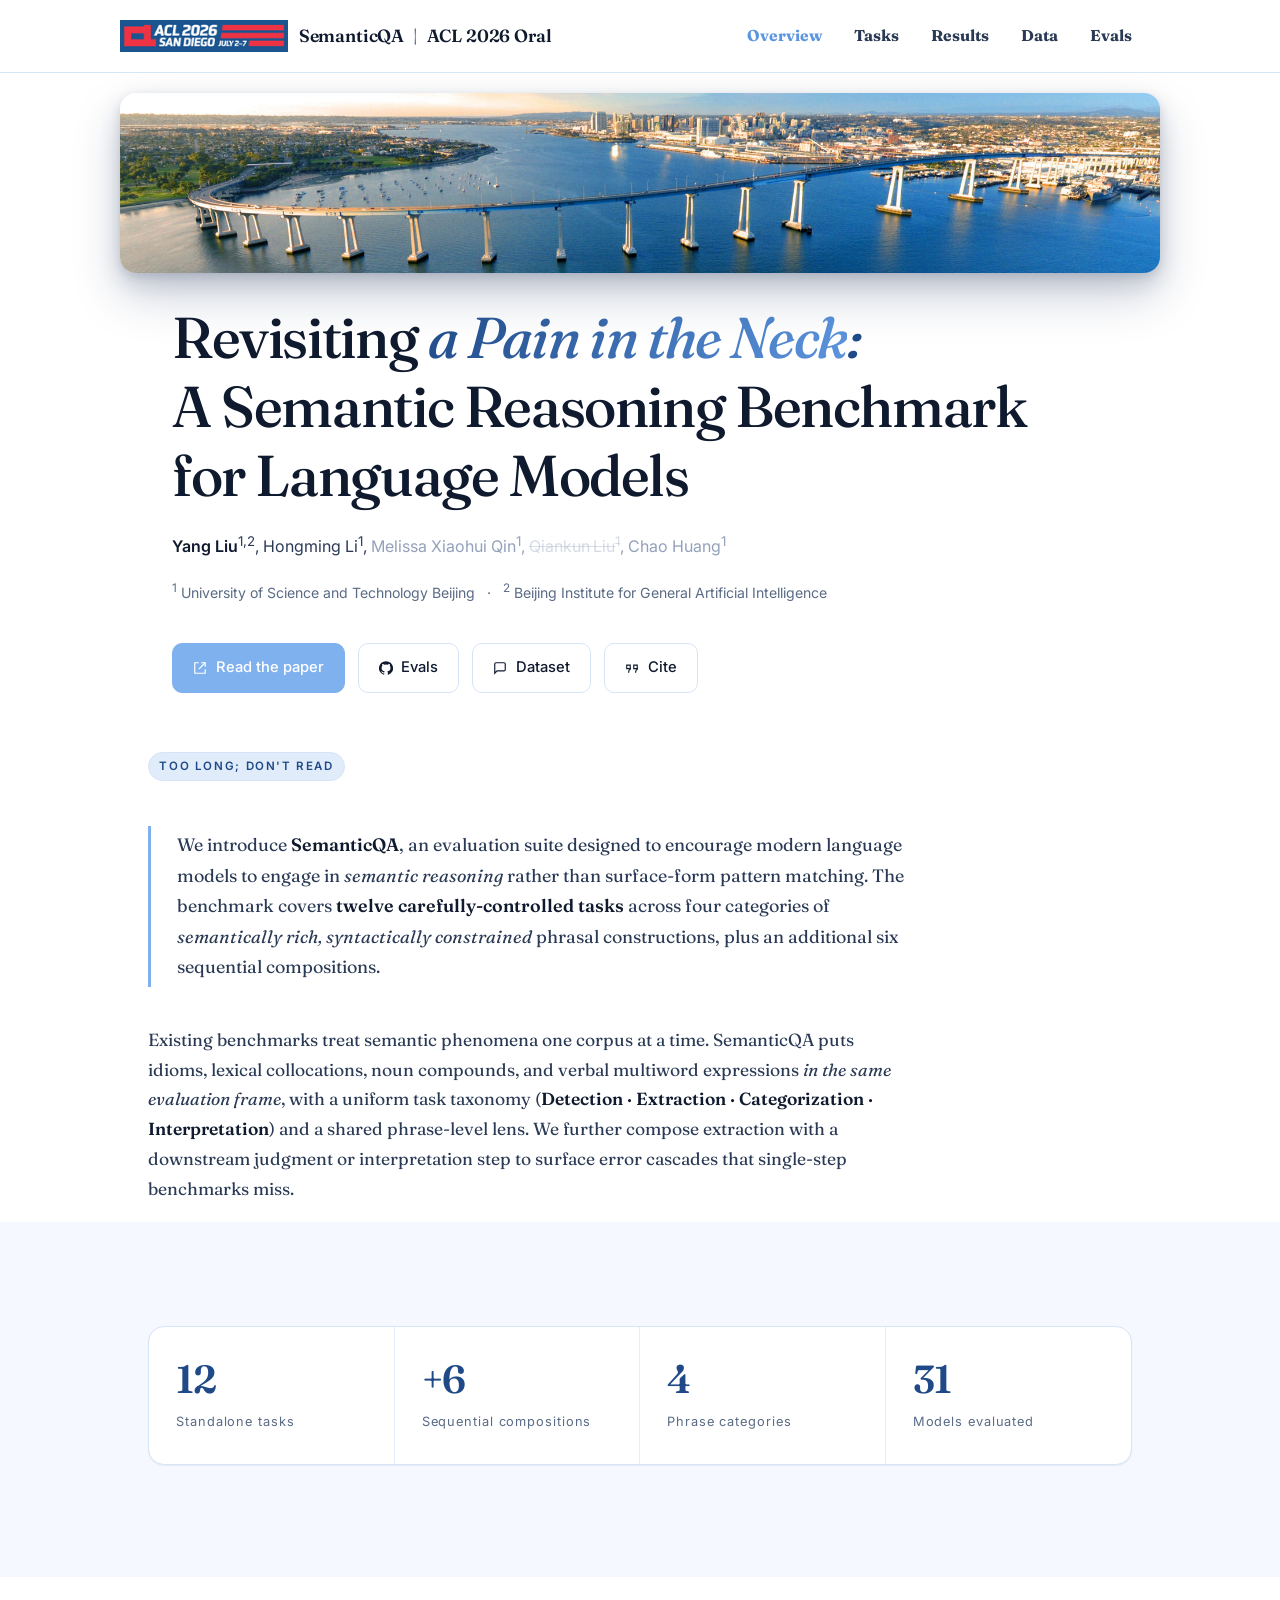
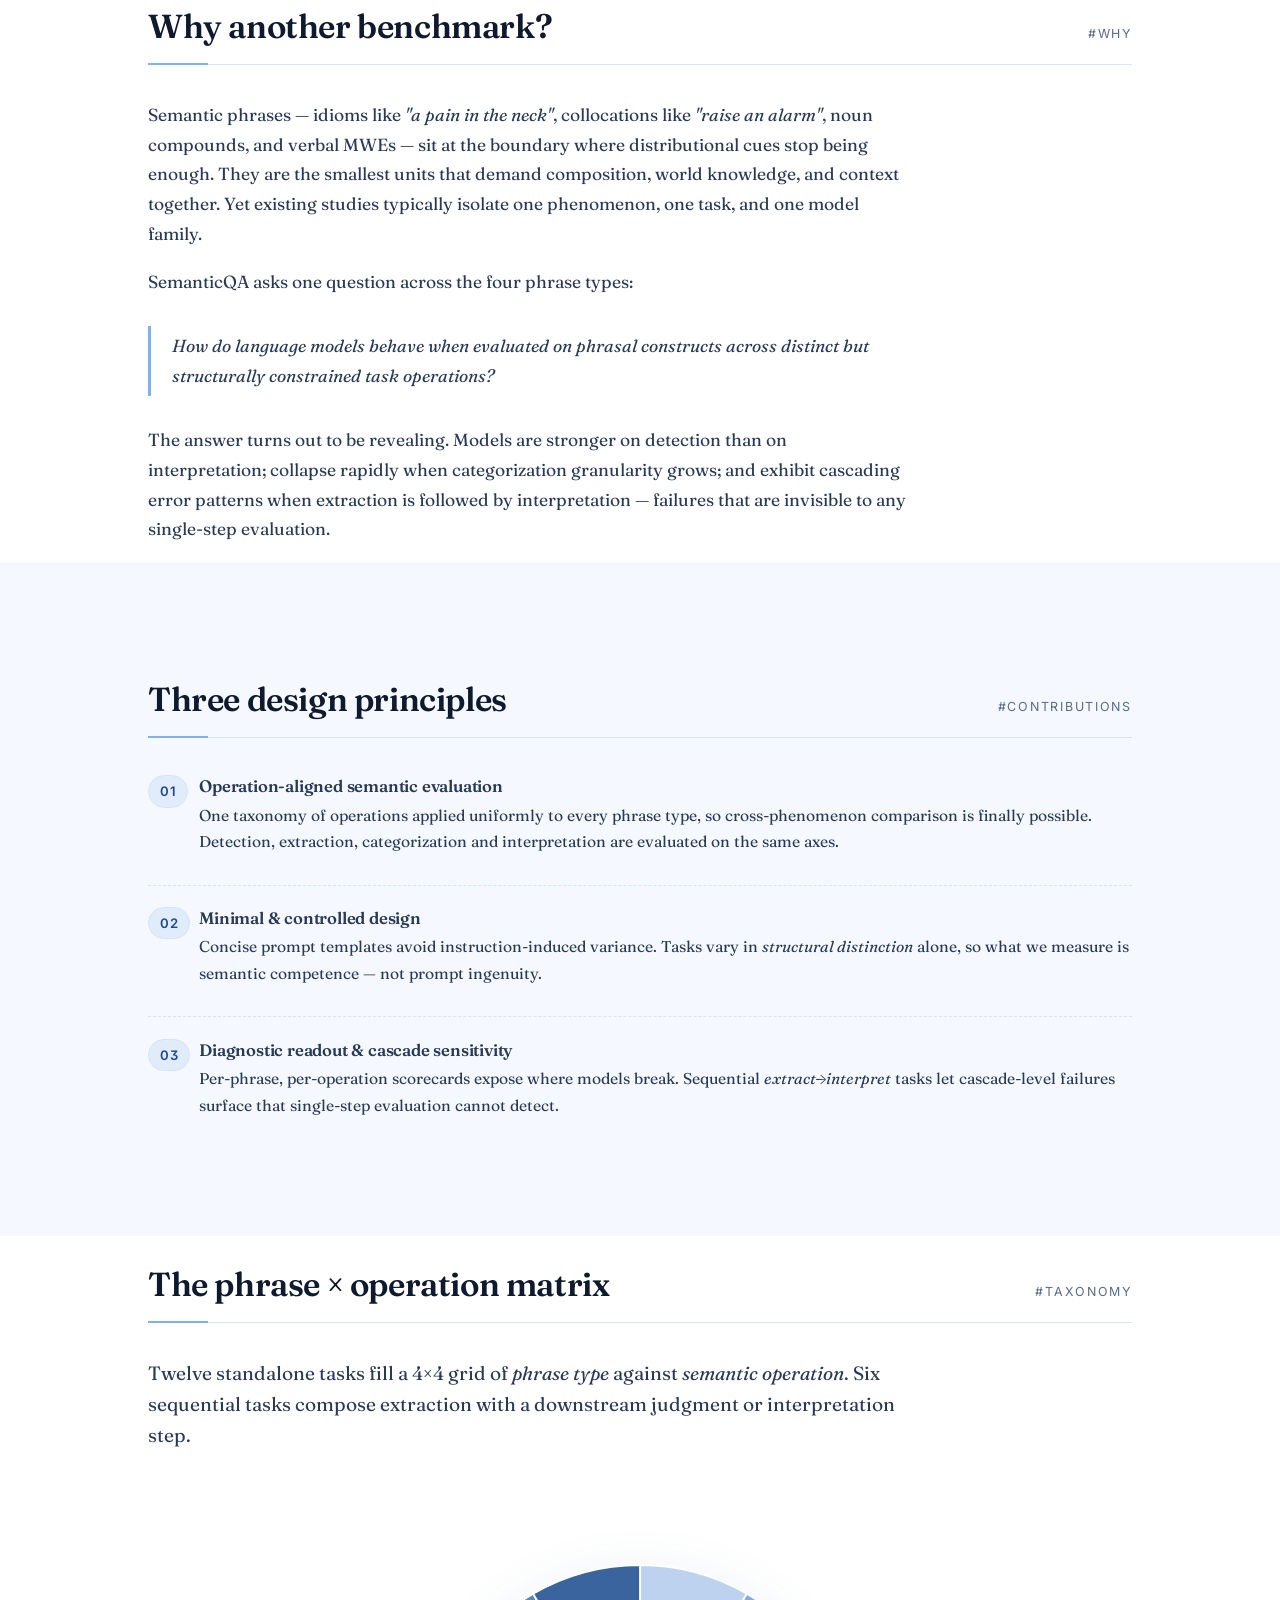
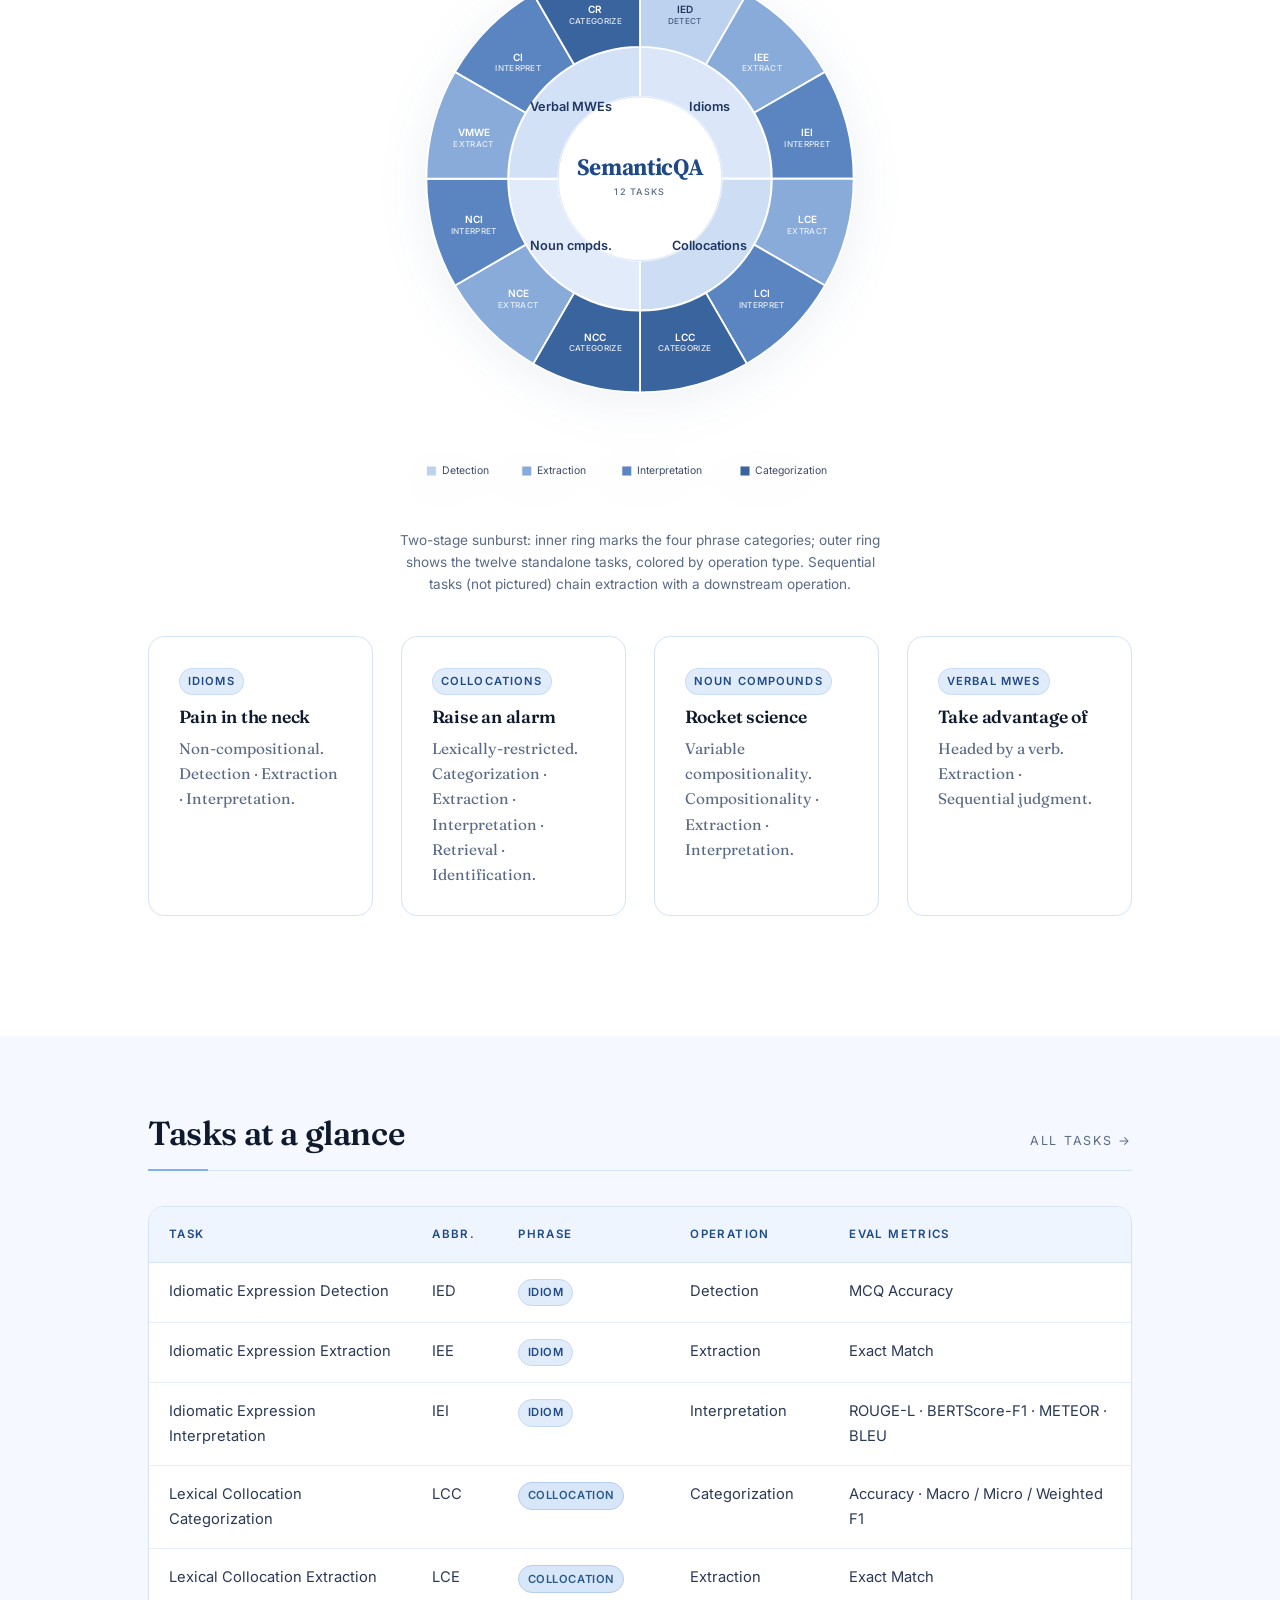
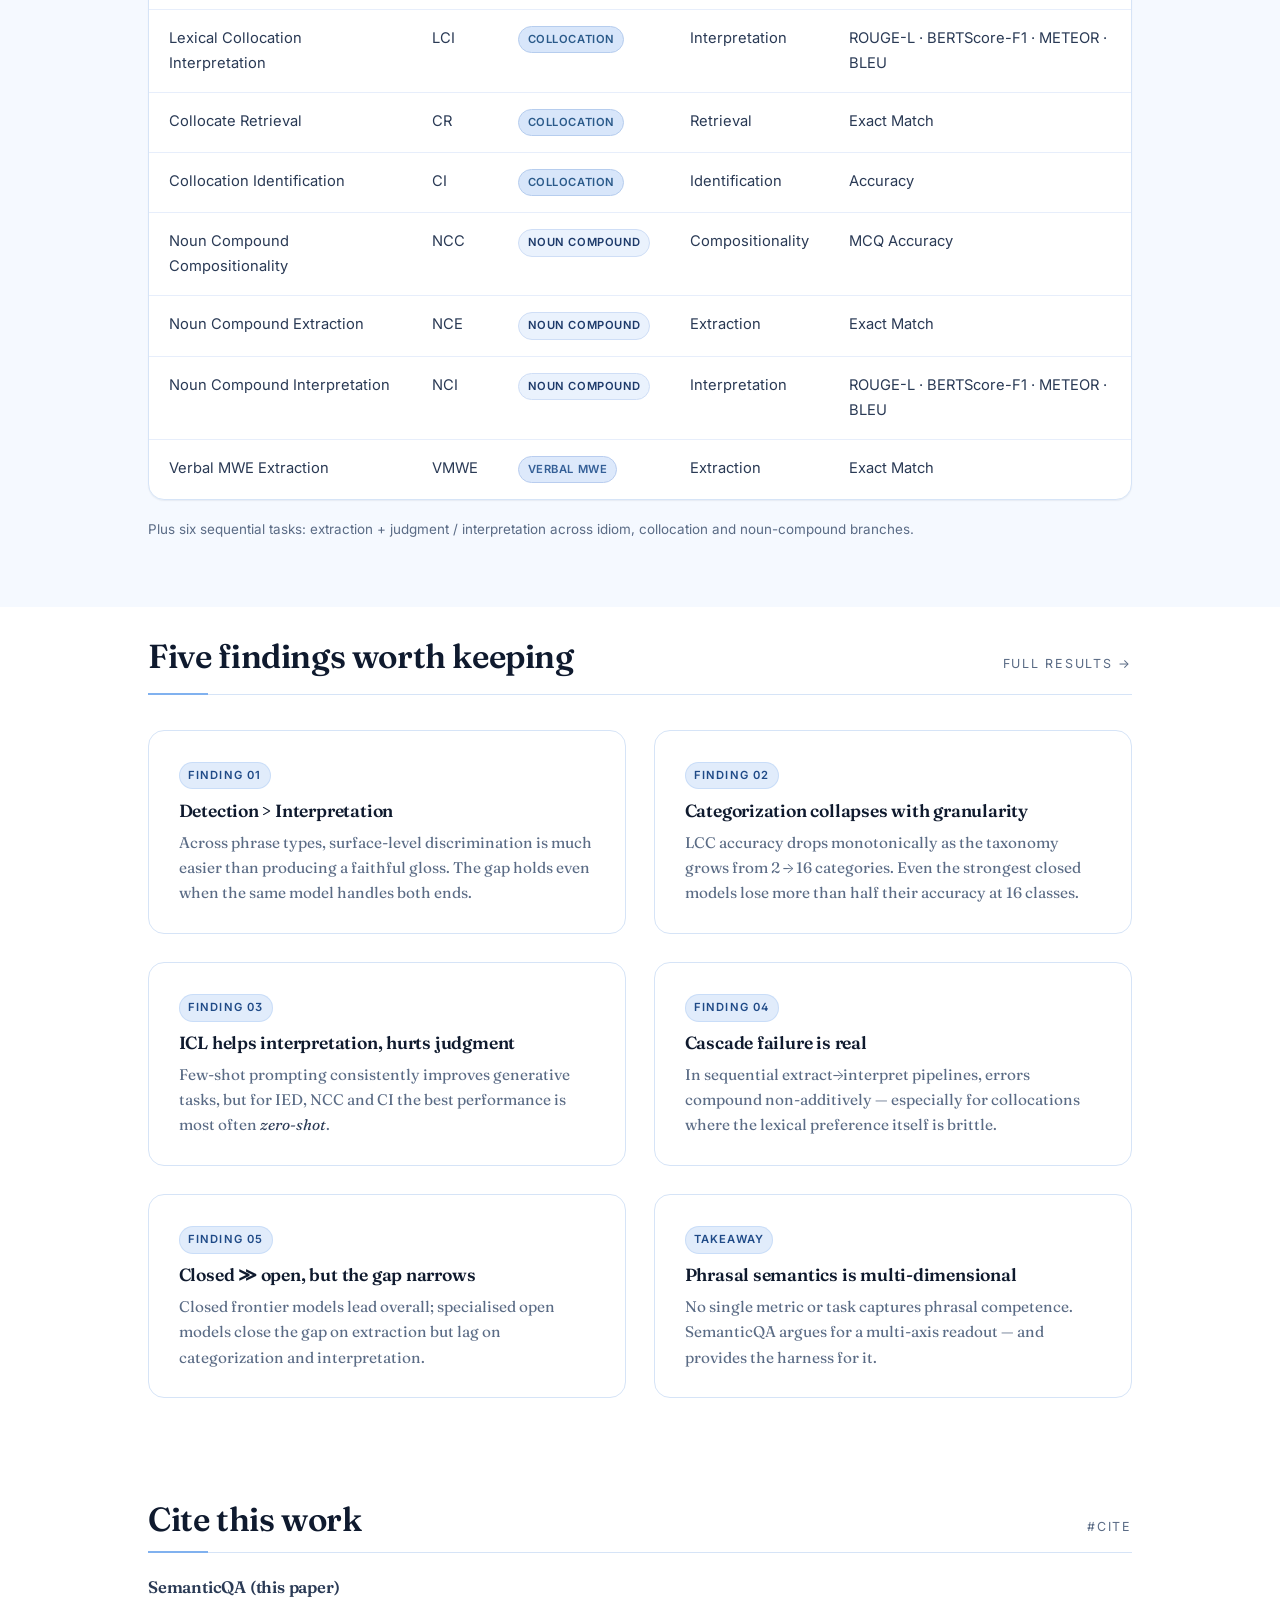
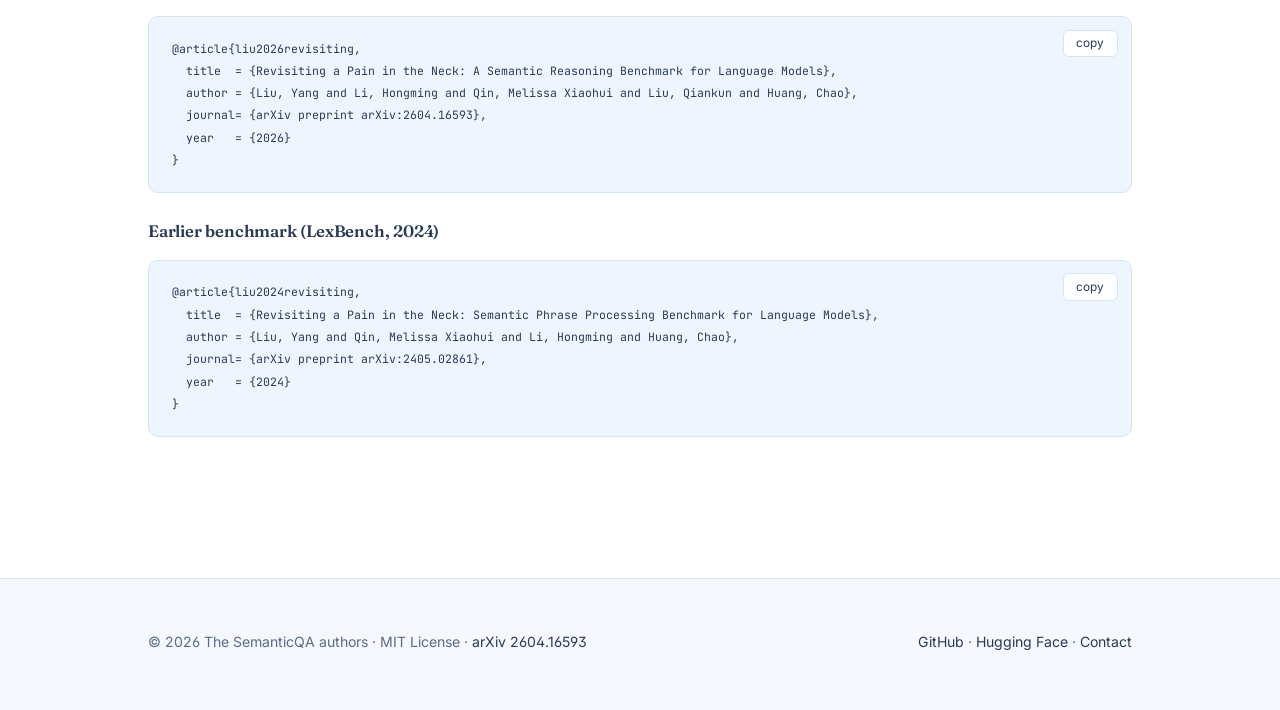
==== commit 2b8d9f26: "Add ACL 2026 branding, hero banner, and visual polish - Add ACL 2026 logo + "ACL 2026 Oral" label to" ====
--- a/index.html
+++ b/index.html
@@ -16,7 +16,14 @@
 
 <header class="site-header">
   <div class="container bar">
-    <a class="brand" href="./">SemanticQA</a>
+    <div class="brand-wrap">
+      <a class="brand" href="./">
+        <img class="brand-logo" src="assets/img/acl_logo.png" alt="ACL 2026">
+        <span>SemanticQA</span>
+      </a>
+      <span class="brand-sep" aria-hidden="true">|</span>
+      <span class="brand-acl">ACL 2026 Oral</span>
+    </div>
     <button class="nav-toggle" aria-controls="primary-nav" aria-expanded="false" aria-label="Open navigation">
       <span></span><span></span><span></span>
     </button>
@@ -25,7 +32,7 @@
       <a href="tasks.html">Tasks</a>
       <a href="results.html">Results</a>
       <a href="https://huggingface.co/datasets/jacklanda/SemanticQA">Data</a>
-      <a href="https://github.com/jacklanda/SemanticQA">Code</a>
+      <a href="https://github.com/jacklanda/SemanticQA">Evals</a>
     </nav>
   </div>
 </header>
@@ -33,16 +40,17 @@
 <main>
 
 <!-- ============================================================ -->
+<div class="hero-banner" role="img" aria-label="San Diego skyline header image"></div>
+
 <section class="hero container reveal">
-  <a class="acl-note" href="https://2026.aclweb.org/" target="_blank" rel="noopener">ACL 2026 (Oral)</a>
   <h1>Revisiting <span class="pain">a Pain in the Neck</span><em class="colon">:</em><br>
       A Semantic Reasoning Benchmark for Language Models</h1>
   <p class="authors">
-    <strong>Yang Liu</strong><sup>1,2</sup>, Hongming Li<sup>1</sup>, <span class="author-mute">Melissa Xiaohui Qin<sup>1</sup>, Qiankun Liu<sup>1</sup>, Chao Huang<sup>1</sup></span>
+    <strong>Yang Liu</strong><sup>1,2</sup>, Hongming Li<sup>1</sup>, <span class="author-mute">Melissa Xiaohui Qin<sup>1</sup>, <span class="author-shame">Qiankun Liu<sup>1</sup></span>, Chao Huang<sup>1</sup></span>
   </p>
   <p class="affil">
-    <sup>1</sup>University of Science and Technology Beijing &nbsp; · &nbsp;
-    <sup>2</sup>Beijing Institute for General Artificial Intelligence
+    <sup>1</sup> University of Science and Technology Beijing &nbsp; · &nbsp;
+    <sup>2</sup> Beijing Institute for General Artificial Intelligence
   </p>
 
   <div class="actions">
@@ -52,7 +60,7 @@
     </a>
     <a class="btn" href="https://github.com/jacklanda/SemanticQA">
       <svg class="ico" viewBox="0 0 24 24" fill="currentColor"><path d="M12 .3a12 12 0 0 0-3.8 23.4c.6.1.8-.3.8-.6v-2c-3.3.7-4-1.6-4-1.6-.6-1.4-1.4-1.8-1.4-1.8-1.1-.7.1-.7.1-.7 1.2.1 1.9 1.3 1.9 1.3 1.1 1.8 2.8 1.3 3.5 1 .1-.8.4-1.3.8-1.6-2.7-.3-5.5-1.3-5.5-6 0-1.3.5-2.4 1.3-3.2-.1-.4-.6-1.6.1-3.2 0 0 1-.3 3.3 1.2a11.5 11.5 0 0 1 6 0c2.3-1.5 3.3-1.2 3.3-1.2.7 1.6.2 2.8.1 3.2.8.8 1.3 1.9 1.3 3.2 0 4.6-2.8 5.6-5.5 5.9.4.4.8 1.1.8 2.2v3.3c0 .3.2.7.8.6A12 12 0 0 0 12 .3z"/></svg>
-      Code
+      Evals
     </a>
     <a class="btn" href="https://huggingface.co/datasets/jacklanda/SemanticQA">
       <svg class="ico" viewBox="0 0 24 24" fill="none" stroke="currentColor" stroke-width="2"><path d="M21 15a2 2 0 0 1-2 2H7l-4 4V5a2 2 0 0 1 2-2h14a2 2 0 0 1 2 2z"/></svg>
@@ -67,7 +75,7 @@
 
 <!-- ============================================================ -->
 <section class="prose">
-  <span class="eyebrow">Abstract</span>
+  <span class="eyebrow">Too long; Don't read</span>
   <p class="pull">
     We introduce <strong>SemanticQA</strong>, an evaluation suite designed to encourage modern
     language models to engage in <em>semantic reasoning</em> rather than surface-form pattern
@@ -160,70 +168,91 @@
   </p>
 
   <figure class="taxonomy-figure">
-    <svg viewBox="0 0 600 600" xmlns="http://www.w3.org/2000/svg" role="img" aria-label="Taxonomy radial">
+    <svg viewBox="0 0 600 660" xmlns="http://www.w3.org/2000/svg" role="img" aria-label="Phrase by operation sunburst">
       <defs>
         <style>
-          .ring { fill: none; stroke: #d6e4f7; stroke-width: 1; }
-          .label-ph { font: 600 13px "Inter", system-ui; fill: #0f1a2e; }
-          .label-op { font: 500 11px "Inter", system-ui; fill: #5a6b85; letter-spacing: .06em; text-transform: uppercase; }
-          .seg { stroke: #fff; stroke-width: 2; }
-          .center { font: 600 14px "Source Serif 4", Georgia, serif; fill: #1f4a87; }
-          .center-sub { font: 500 10px "Inter", system-ui; fill: #5a6b85; letter-spacing: .14em; text-transform: uppercase; }
+          .seg     { stroke: #ffffff; stroke-width: 2; }
+          .ph      { font: 600 14px "Inter", system-ui; fill: #1f3760; }
+          .tk      { font: 600 11px "Inter", system-ui; fill: #ffffff; }
+          .tk-sub  { font: 500 9px  "Inter", system-ui; fill: #f1f4fa; letter-spacing: .04em; text-transform: uppercase; opacity: .9; }
+          .tk-dark { fill: #1f3760; }
+          .tk-dark-sub { fill: #4a5d80; opacity: 1; }
+          .center  { font: 700 26px "Source Serif 4", Georgia, serif; fill: #1f4a87; letter-spacing: -.015em; }
+          .center2 { font: 500 10px "Inter", system-ui; fill: #5a6b85; letter-spacing: .14em; text-transform: uppercase; }
         </style>
       </defs>
-      <!-- center -->
-      <circle cx="300" cy="300" r="58" fill="#ffffff" stroke="#d6e4f7"/>
-      <text x="300" y="295" text-anchor="middle" class="center">SemanticQA</text>
-      <text x="300" y="313" text-anchor="middle" class="center-sub">12 + 6 tasks</text>
-
-      <!-- four phrase quadrants -->
-      <!-- IDIOM (top-right) -->
-      <path d="M300,300 L300,80 A220,220 0 0 1 520,300 Z" class="seg" fill="#cfe0f9"/>
-      <text x="430" y="160" class="label-ph" text-anchor="middle">Idioms</text>
-
-      <!-- COLLOCATION (bottom-right) -->
-      <path d="M300,300 L520,300 A220,220 0 0 1 300,520 Z" class="seg" fill="#dee9fb"/>
-      <text x="430" y="440" class="label-ph" text-anchor="middle">Collocations</text>
-
-      <!-- NOUN COMPOUND (bottom-left) -->
-      <path d="M300,300 L300,520 A220,220 0 0 1 80,300 Z" class="seg" fill="#e4eefd"/>
-      <text x="170" y="440" class="label-ph" text-anchor="middle">Noun compounds</text>
-
-      <!-- VERBAL MWE (top-left) -->
-      <path d="M300,300 L80,300 A220,220 0 0 1 300,80 Z" class="seg" fill="#d3e2fa"/>
-      <text x="170" y="160" class="label-ph" text-anchor="middle">Verbal MWEs</text>
-
-      <!-- inner cover to make sectors look like ring -->
-      <circle cx="300" cy="300" r="92" fill="#ffffff" stroke="#d6e4f7"/>
-
-      <!-- operation labels around outside -->
-      <text x="300" y="48" text-anchor="middle" class="label-op">Detection</text>
-      <text x="555" y="305" text-anchor="middle" class="label-op">Extraction</text>
-      <text x="300" y="568" text-anchor="middle" class="label-op">Interpretation</text>
-      <text x="48" y="305" text-anchor="middle" class="label-op">Categorization</text>
-
-      <!-- task ticks (12) -->
-      <g fill="#1f4a87">
-        <!-- top hemisphere = detection / categorization -->
-        <circle cx="380" cy="120" r="4"/><text x="392" y="124" class="label-op" style="text-transform:none;font:500 10.5px Inter">IED</text>
-        <circle cx="220" cy="120" r="4"/><text x="180" y="124" class="label-op" style="text-transform:none;font:500 10.5px Inter">NCC</text>
-        <circle cx="120" cy="220" r="4"/><text x="74"  y="224" class="label-op" style="text-transform:none;font:500 10.5px Inter">LCC</text>
-        <circle cx="120" cy="380" r="4"/><text x="74"  y="384" class="label-op" style="text-transform:none;font:500 10.5px Inter">CI</text>
-        <!-- right hemisphere = extraction -->
-        <circle cx="480" cy="220" r="4"/><text x="490" y="224" class="label-op" style="text-transform:none;font:500 10.5px Inter">IEE</text>
-        <circle cx="510" cy="300" r="4"/><text x="490" y="290" class="label-op" style="text-transform:none;font:500 10.5px Inter">NCE</text>
-        <circle cx="480" cy="380" r="4"/><text x="490" y="384" class="label-op" style="text-transform:none;font:500 10.5px Inter">LCE</text>
-        <circle cx="430" cy="450" r="4"/><text x="440" y="454" class="label-op" style="text-transform:none;font:500 10.5px Inter">VMWE</text>
-        <!-- bottom hemisphere = interpretation -->
-        <circle cx="380" cy="480" r="4"/><text x="392" y="484" class="label-op" style="text-transform:none;font:500 10.5px Inter">LCI</text>
-        <circle cx="300" cy="510" r="4"/><text x="305" y="528" class="label-op" style="text-transform:none;font:500 10.5px Inter">NCI</text>
-        <circle cx="220" cy="480" r="4"/><text x="200" y="498" class="label-op" style="text-transform:none;font:500 10.5px Inter">IEI</text>
-        <circle cx="170" cy="450" r="4"/><text x="120" y="454" class="label-op" style="text-transform:none;font:500 10.5px Inter">CR</text>
+
+      <!-- inner ring : phrase types (r 90 → 145) — soft tonal blues -->
+      <path class="seg" fill="#dbe7f8" d="M 300 155 A 145 145 0 0 1 445 300 L 390 300 A 90 90 0 0 0 300 210 Z"/>
+      <path class="seg" fill="#cddef4" d="M 445 300 A 145 145 0 0 1 300 445 L 300 390 A 90 90 0 0 0 390 300 Z"/>
+      <path class="seg" fill="#e2ebf9" d="M 300 445 A 145 145 0 0 1 155 300 L 210 300 A 90 90 0 0 0 300 390 Z"/>
+      <path class="seg" fill="#d3e1f6" d="M 155 300 A 145 145 0 0 1 300 155 L 300 210 A 90 90 0 0 0 210 300 Z"/>
+
+      <!-- outer ring : 12 tasks (r 145 → 235), four blue tints by operation -->
+      <!-- Idioms : IED, IEE, IEI -->
+      <path class="seg" fill="#bcd2ee" d="M 300 65 A 235 235 0 0 1 417.5 96.5 L 372.5 174.5 A 145 145 0 0 0 300 155 Z"/>
+      <path class="seg" fill="#88abd9" d="M 417.5 96.5 A 235 235 0 0 1 503.5 182.5 L 425.6 227.5 A 145 145 0 0 0 372.5 174.5 Z"/>
+      <path class="seg" fill="#5a85c0" d="M 503.5 182.5 A 235 235 0 0 1 535 300 L 445 300 A 145 145 0 0 0 425.6 227.5 Z"/>
+      <!-- Collocations : LCE, LCI, LCC -->
+      <path class="seg" fill="#88abd9" d="M 535 300 A 235 235 0 0 1 503.5 417.5 L 425.6 372.5 A 145 145 0 0 0 445 300 Z"/>
+      <path class="seg" fill="#5a85c0" d="M 503.5 417.5 A 235 235 0 0 1 417.5 503.5 L 372.5 425.6 A 145 145 0 0 0 425.6 372.5 Z"/>
+      <path class="seg" fill="#3a649e" d="M 417.5 503.5 A 235 235 0 0 1 300 535 L 300 445 A 145 145 0 0 0 372.5 425.6 Z"/>
+      <!-- Noun compounds : NCC, NCE, NCI -->
+      <path class="seg" fill="#3a649e" d="M 300 535 A 235 235 0 0 1 182.5 503.5 L 227.5 425.6 A 145 145 0 0 0 300 445 Z"/>
+      <path class="seg" fill="#88abd9" d="M 182.5 503.5 A 235 235 0 0 1 96.5 417.5 L 174.4 372.5 A 145 145 0 0 0 227.5 425.6 Z"/>
+      <path class="seg" fill="#5a85c0" d="M 96.5 417.5 A 235 235 0 0 1 65 300 L 155 300 A 145 145 0 0 0 174.4 372.5 Z"/>
+      <!-- Verbal MWEs : VMWE, CI, CR -->
+      <path class="seg" fill="#88abd9" d="M 65 300 A 235 235 0 0 1 96.5 182.5 L 174.4 227.5 A 145 145 0 0 0 155 300 Z"/>
+      <path class="seg" fill="#5a85c0" d="M 96.5 182.5 A 235 235 0 0 1 182.5 96.5 L 227.5 174.4 A 145 145 0 0 0 174.4 227.5 Z"/>
+      <path class="seg" fill="#3a649e" d="M 182.5 96.5 A 235 235 0 0 1 300 65 L 300 155 A 145 145 0 0 0 227.5 174.4 Z"/>
+
+      <!-- center hub : enlarged title -->
+      <circle cx="300" cy="300" r="90" fill="#ffffff" stroke="#d6e4f7"/>
+      <text x="300" y="296" text-anchor="middle" class="center">SemanticQA</text>
+      <text x="300" y="318" text-anchor="middle" class="center2">12 tasks</text>
+
+      <!-- inner ring labels (phrase types) -->
+      <text x="376" y="226" text-anchor="middle" class="ph">Idioms</text>
+      <text x="376" y="378" text-anchor="middle" class="ph">Collocations</text>
+      <text x="224" y="378" text-anchor="middle" class="ph">Noun cmpds.</text>
+      <text x="224" y="226" text-anchor="middle" class="ph">Verbal MWEs</text>
+
+      <!-- outer ring labels (tasks) at r ≈ 190 -->
+      <g text-anchor="middle">
+        <text x="349" y="118" class="tk tk-dark">IED</text><text x="349" y="130" class="tk-sub tk-dark-sub">Detect</text>
+        <text x="434" y="170" class="tk">IEE</text><text x="434" y="182" class="tk-sub">Extract</text>
+        <text x="484" y="253" class="tk">IEI</text><text x="484" y="265" class="tk-sub">Interpret</text>
+        <text x="484" y="349" class="tk">LCE</text><text x="484" y="361" class="tk-sub">Extract</text>
+        <text x="434" y="430" class="tk">LCI</text><text x="434" y="442" class="tk-sub">Interpret</text>
+        <text x="349" y="478" class="tk">LCC</text><text x="349" y="490" class="tk-sub">Categorize</text>
+        <text x="251" y="478" class="tk">NCC</text><text x="251" y="490" class="tk-sub">Categorize</text>
+        <text x="166" y="430" class="tk">NCE</text><text x="166" y="442" class="tk-sub">Extract</text>
+        <text x="117" y="349" class="tk">NCI</text><text x="117" y="361" class="tk-sub">Interpret</text>
+        <text x="117" y="253" class="tk">VMWE</text><text x="117" y="265" class="tk-sub">Extract</text>
+        <text x="166" y="170" class="tk">CI</text><text x="166" y="182" class="tk-sub">Interpret</text>
+        <text x="251" y="118" class="tk">CR</text><text x="251" y="130" class="tk-sub">Categorize</text>
+      </g>
+
+      <!-- horizontal legend below the chart -->
+      <g transform="translate(300, 625)" font-family="Inter, system-ui" font-size="11.5" fill="#3a4a66" text-anchor="start">
+        <g transform="translate(-235, 0)">
+          <rect x="0"  y="-9" width="11" height="11" fill="#bcd2ee" stroke="#fff" stroke-width="1"/><text x="17" y="0">Detection</text>
+        </g>
+        <g transform="translate(-130, 0)">
+          <rect x="0"  y="-9" width="11" height="11" fill="#88abd9" stroke="#fff" stroke-width="1"/><text x="17" y="0">Extraction</text>
+        </g>
+        <g transform="translate(-20, 0)">
+          <rect x="0"  y="-9" width="11" height="11" fill="#5a85c0" stroke="#fff" stroke-width="1"/><text x="17" y="0">Interpretation</text>
+        </g>
+        <g transform="translate(110, 0)">
+          <rect x="0"  y="-9" width="11" height="11" fill="#3a649e" stroke="#fff" stroke-width="1"/><text x="17" y="0">Categorization</text>
+        </g>
       </g>
     </svg>
     <figcaption>
-      Four phrase categories crossed with four operation types. Sequential tasks
-      (not pictured) chain extraction with a downstream operation.
+      Two-stage sunburst: inner ring marks the four phrase categories; outer ring
+      shows the twelve standalone tasks, colored by operation type. Sequential
+      tasks (not pictured) chain extraction with a downstream operation.
     </figcaption>
   </figure>
 
@@ -358,7 +387,7 @@
     <div>
       <a href="https://github.com/jacklanda/SemanticQA">GitHub</a> ·
       <a href="https://huggingface.co/datasets/jacklanda/SemanticQA">Hugging Face</a> ·
-      <a href="mailto:liuyang22@xs.ustb.edu.cn">contact</a>
+      <a href="mailto:liuyang@bigai.ai">Contact</a>
     </div>
   </div>
 </footer>
--- a/assets/css/site.css
+++ b/assets/css/site.css
@@ -35,8 +35,8 @@
   --sans:   var(--anthropicSans);
   --mono:   var(--anthropicMono);
 
-  --maxw:        940px;
-  --maxw-prose:  680px;
+  --maxw:        1080px;
+  --maxw-prose:  760px;
   --radius:      10px;
   --radius-lg:   16px;
   --ease-out:    cubic-bezier(.22, 1, .36, 1);
@@ -92,7 +92,6 @@
   background-position: 0 100%;
   transition: background-size .35s var(--ease-out), color .15s ease;
 }
-a:hover { background-size: 100% 1px; color: var(--accent-2); }
 hr { border: 0; border-top: 1px solid var(--rule); margin: 4rem 0; }
 h1, h2, h3, h4 {
   font-family: var(--anthropicSerif);
@@ -139,7 +138,16 @@
 ul, ol { padding-left: 1.4rem; color: var(--ink-2); }
 li { margin: .35rem 0; }
 li::marker { color: var(--accent); }
-::selection { background: var(--accent-soft); color: var(--ink); }
+::selection { background: #1f4a87; color: #ffffff; text-shadow: none; }
+::-moz-selection { background: #1f4a87; color: #ffffff; text-shadow: none; }
+a::selection { background: #1f4a87; color: #ffffff; background-image: none; }
+a::-moz-selection { background: #1f4a87; color: #ffffff; background-image: none; }
+.nav a::selection,
+.nav a *::selection { background: #1f4a87; color: #ffffff; text-decoration: none; background-image: none; }
+.nav a::-moz-selection,
+.nav a *::-moz-selection { background: #1f4a87; color: #ffffff; text-decoration: none; background-image: none; }
+.nav a:has(::selection)::after,
+.nav a.active:has(::selection)::after { background: transparent; }
 
 /* ----- layout primitives ----------------------------------------- */
 .container { max-width: var(--maxw); margin: 0 auto; padding: 0 3rem; }
@@ -148,6 +156,8 @@
 .prose > ul, .prose > ol { max-width: var(--maxw-prose); }
 section    { padding: 5.5rem 0; }
 section + section { padding-top: 5.5rem; }
+section.band:has(#tasks-overview) { padding-top: 3rem; padding-bottom: 3rem; }
+section.container#taxonomy { padding-bottom: 7.5rem; }
 section.section-tall { padding-top: 9rem; padding-bottom: 7rem; }
 section#cite { padding-top: 4.5rem; padding-bottom: 2rem; }
 section#cite .section-head { margin-bottom: 1.4rem; padding-bottom: .8rem; }
@@ -238,8 +248,17 @@
   color: var(--ink);
   background-image: none;
   display: inline-flex;
-  align-items: baseline;
+  align-items: center;
   gap: .65rem;
+}
+.brand-logo {
+  height: 32px;
+  width: auto;
+  display: block;
+  flex: 0 0 auto;
+}
+@media (max-width: 640px) {
+  .brand-logo { height: 26px; }
 }
 .brand .mark {
   display: inline-block;
@@ -265,19 +284,9 @@
   font-weight: 700;
   transition: color .2s var(--ease-out);
 }
-.nav a:hover { color: var(--accent-ink); background-image: none; }
-.nav a::after {
-  content: "";
-  position: absolute;
-  left: 0; right: 0; bottom: -26px;
-  height: 2px;
-  background: var(--accent);
-  transform: scaleX(0);
-  transform-origin: left;
-  transition: transform .3s var(--ease-out);
-}
-.nav a.active { color: var(--accent-ink); }
-.nav a.active::after, .nav a:hover::after { transform: scaleX(1); }
+.nav a::after { display: none; content: none; }
+.nav a.active { color: var(--accent-2); }
+.nav a.active::after { display: none; content: none; }
 
 /* hamburger (hidden on desktop) */
 .nav-toggle {
@@ -292,7 +301,6 @@
   position: relative;
   transition: border-color .2s, background .2s;
 }
-.nav-toggle:hover { border-color: var(--accent); background: var(--accent-soft); }
 .nav-toggle span {
   position: absolute;
   left: 6px; right: 6px;
@@ -342,14 +350,32 @@
 }
 
 /* ----- hero ------------------------------------------------------ */
+.hero-banner {
+  width: calc(100% - 2.5rem);
+  max-width: calc(var(--maxw) - 40px);
+  margin: 1.25rem auto 0;
+  height: 180px;
+  background-image: url("../img/san_diego.jpg");
+  background-size: cover;
+  background-position: center 55%;
+  background-repeat: no-repeat;
+  border-radius: var(--radius-lg);
+  box-shadow:
+    0 22px 48px rgba(20, 40, 80, .22),
+    0 10px 22px rgba(20, 40, 80, .14),
+    0 3px 8px rgba(20, 40, 80, .10);
+}
+@media (max-width: 900px) { .hero-banner { height: 150px; border-radius: var(--radius); } }
+@media (max-width: 640px) { .hero-banner { height: 120px; margin-top: .75rem; } }
+
 .hero {
-  padding: 6.5rem 4.5rem 3.5rem;
+  padding: 1.85rem 4.5rem 3.5rem;
   position: relative;
   overflow: hidden;
   isolation: isolate;
 }
-@media (max-width: 900px) { .hero { padding-left: 2.25rem; padding-right: 2.25rem; } }
-@media (max-width: 640px) { .hero { padding-left: 1.25rem; padding-right: 1.25rem; } }
+@media (max-width: 900px) { .hero { padding: 1.4rem 2.25rem 3rem; } }
+@media (max-width: 640px) { .hero { padding: 1.05rem 1.25rem 2.5rem; } }
 .hero::before, .hero::after { display: none; }
 .hero .meta {
   font-family: var(--anthropicSans);
@@ -375,7 +401,41 @@
   background-image: none;
   transition: none;
 }
-.acl-note:hover { color: var(--accent-ink); background-image: none; border-color: var(--accent); }
+.acl-note.nav-acl {
+  margin: 0 0 0 .85rem;
+  padding: .25rem .65rem;
+  font-size: .78rem;
+  line-height: 1.3;
+  white-space: nowrap;
+  align-self: center;
+}
+.brand-wrap {
+  display: inline-flex;
+  align-items: center;
+  gap: .55rem;
+  margin-left: -1.75rem;
+}
+@media (max-width: 900px) { .brand-wrap { margin-left: -1.5rem; } }
+@media (max-width: 640px) { .brand-wrap { margin-left: -1.25rem; } }
+.brand-sep {
+  font-family: var(--anthropicSerif);
+  font-size: 1.1rem;
+  color: var(--muted);
+  font-weight: 400;
+}
+.brand-acl {
+  font-family: var(--anthropicSerif);
+  font-weight: 600;
+  font-size: 1.1rem;
+  letter-spacing: -.01em;
+  color: var(--ink);
+  white-space: nowrap;
+}
+.site-header .bar > .brand { margin-right: .25rem; }
+@media (max-width: 640px) {
+  .acl-note.nav-acl { display: none; }
+  .brand-sep, .brand-acl { display: none; }
+}
 .hero h1 .pain {
   font-style: italic;
   color: var(--accent-ink);
@@ -392,6 +452,17 @@
 .authors { font-family: var(--anthropicSans); font-size: 1rem; color: var(--ink-2); margin-top: .6rem; }
 .authors .author-mute { color: var(--muted-2); }
 .authors .author-mute sup { color: var(--muted-2); }
+.authors .author-shame,
+.authors .author-mute .author-shame {
+  color: color-mix(in srgb, var(--muted-2) 55%, transparent);
+  opacity: .7;
+  font-weight: 400;
+  letter-spacing: -.005em;
+  text-decoration: line-through;
+  text-decoration-color: color-mix(in srgb, var(--muted-2) 50%, transparent);
+  text-decoration-thickness: 1px;
+}
+.authors .author-shame sup { color: color-mix(in srgb, var(--muted-2) 55%, transparent); }
 .affil   { font-family: var(--anthropicSans); font-size: .88rem; color: var(--muted); margin-top: .5rem; }
 .actions { display: flex; flex-wrap: wrap; gap: .8rem; margin-top: 2.4rem; }
 
@@ -410,9 +481,7 @@
   background-image: none;
   transition: border-color .2s, color .2s, background .2s;
 }
-.btn:hover { border-color: var(--accent); color: var(--accent-ink); }
 .btn-primary { background: var(--accent); border-color: var(--accent); color: #ffffff; }
-.btn-primary:hover { background: var(--accent-2); border-color: var(--accent-2); color: #ffffff; }
 .btn .ico { width: 14px; height: 14px; }
 
 /* ----- abstract / pull blocks ----------------------------------- */
@@ -465,10 +534,6 @@
   padding: 1.7rem 1.85rem;
   transition: border-color .25s, box-shadow .25s var(--ease-out);
 }
-.card:hover {
-  border-color: color-mix(in srgb, var(--accent) 40%, var(--rule));
-  box-shadow: var(--shadow-md);
-}
 .card h3 { margin: .65rem 0 .55rem; font-size: 1.1rem; }
 .card p  { margin: 0; font-size: .96rem; color: var(--muted); line-height: 1.65; }
 .card .badge {
@@ -501,4 +566,3 @@
 }
 html { scroll-behavior: auto; }
 .reveal, .reveal-stagger > * { opacity: 1 !important; transform: none !important; }
-.mini-bar .fill { width: var(--w, 0) !important; }
--- a/assets/css/site2.css
+++ b/assets/css/site2.css
@@ -9,7 +9,6 @@
   position: relative;
   transition: box-shadow .3s var(--ease-out);
 }
-.table-wrap:hover { box-shadow: var(--shadow-md); }
 table {
   width: 100%;
   border-collapse: collapse;
@@ -41,8 +40,6 @@
 }
 tbody tr:last-child td { border-bottom: 0; }
 tbody tr { transition: background .25s var(--ease-out); }
-tbody tr:hover { background: color-mix(in srgb, var(--accent-soft) 60%, transparent); }
-tbody tr:hover td:first-child { box-shadow: inset 3px 0 0 var(--accent); }
 td.num, th.num { text-align: right; font-variant-numeric: tabular-nums; font-feature-settings: "tnum"; }
 .tag {
   display: inline-block;
@@ -59,7 +56,6 @@
   white-space: nowrap;
   transition: transform .2s var(--ease-spring);
 }
-.tag:hover { transform: translateY(-1px); }
 .tag-idiom    { color: #1f4a87; background: #e1ecfb; border-color: #c4d8f3; }
 .tag-coll     { color: #2a5a8a; background: #d8e6fa; border-color: #b6cdee; }
 .tag-nc       { color: #1d3a6a; background: #eaf2fd; border-color: #cfdef6; }
@@ -91,7 +87,6 @@
   background: var(--accent);
   transition: width .5s var(--ease-out);
 }
-.section-head:hover::after { width: 110px; }
 .section-head h2 { margin: 0; }
 .section-head .anchor {
   font-family: var(--anthropicSans);
@@ -101,7 +96,6 @@
   color: var(--muted);
   background-image: none;
 }
-.section-head .anchor:hover { color: var(--accent-ink); }
 
 /* ----- footnote-ish notes --------------------------------------- */
 .note {
@@ -122,7 +116,6 @@
   transition: padding .35s var(--ease-out);
 }
 .contrib li:last-child { border-bottom: 0; margin-bottom: 0; padding-bottom: .25rem; }
-.contrib li:hover { padding-left: 3.6rem; }
 .contrib li::before {
   counter-increment: c;
   content: "0" counter(c);
@@ -139,10 +132,6 @@
   padding: .3em .85em;
   transition: transform .3s var(--ease-spring), box-shadow .3s var(--ease-out);
 }
-.contrib li:hover::before {
-  transform: scale(1.06) rotate(-2deg);
-  box-shadow: 0 4px 14px var(--accent-glow);
-}
 .contrib h4 { margin: 0 0 .35rem; font-family: var(--anthropicSerif); }
 .contrib p  { margin: 0; font-size: .98rem; }
 
@@ -158,7 +147,6 @@
   color: var(--ink-2);
   transition: border-color .25s var(--ease-out), box-shadow .25s var(--ease-out);
 }
-.example:hover { border-color: color-mix(in srgb, var(--accent) 35%, var(--rule)); box-shadow: var(--shadow-sm); }
 .example .ex-label {
   font-size: .68rem;
   font-weight: 700;
@@ -186,7 +174,6 @@
   -webkit-box-decoration-break: clone;
   transition: background .25s var(--ease-out);
 }
-.example:hover .ex-target { background: color-mix(in srgb, var(--accent) 35%, var(--accent-soft)); }
 .example .ex-row {
   display: flex;
   gap: .6rem;
@@ -217,7 +204,6 @@
 }
 .site-footer .row { display: flex; justify-content: space-between; flex-wrap: wrap; gap: 1.4rem; }
 .site-footer a { color: var(--ink-2); background-image: none; }
-.site-footer a:hover { color: var(--accent-ink); }
 
 /* ----- TOC sidebar ---------------------------------------------- */
 .with-toc { display: grid; grid-template-columns: 240px minmax(0, 1fr); gap: 3.5rem; }
@@ -248,7 +234,7 @@
   line-height: 1.5;
   transition: border-color .25s var(--ease-out), color .2s, padding-left .25s;
 }
-.toc a:hover, .toc a.active { color: var(--accent-ink); border-left-color: var(--accent); padding-left: 1.25rem; }
+.toc a.active { color: var(--accent-ink); border-left-color: var(--accent); padding-left: 1.25rem; }
 @media (max-width: 980px) {
   .with-toc { grid-template-columns: 1fr; }
   .toc { position: static; }
@@ -270,7 +256,6 @@
   overflow-x: auto;
   transition: border-color .3s var(--ease-out);
 }
-.cite:hover { border-color: color-mix(in srgb, var(--accent) 35%, var(--rule)); }
 .cite .copy {
   position: absolute;
   top: .8rem;
@@ -285,7 +270,6 @@
   cursor: pointer;
   transition: all .2s var(--ease-out);
 }
-.cite .copy:hover { color: var(--accent-ink); border-color: var(--accent); transform: translateY(-1px); box-shadow: var(--shadow-sm); }
 .cite .copy.copied { background: var(--accent); color: #fff; border-color: var(--accent); }
 
 /* ----- decorative paper rule ------------------------------------ */
@@ -314,14 +298,10 @@
   filter: drop-shadow(0 8px 24px rgba(30, 60, 110, .08));
   transition: transform .6s var(--ease-out);
 }
-.taxonomy-figure:hover svg { transform: scale(1.015); }
 .taxonomy-figure svg .seg {
   transition: filter .35s var(--ease-out);
   transform-box: fill-box;
   transform-origin: center;
-}
-.taxonomy-figure svg .seg:hover {
-  filter: brightness(1.06) saturate(1.15);
 }
 .taxonomy-figure figcaption {
   font-family: var(--anthropicSans);
@@ -365,7 +345,6 @@
   border-bottom: 1px dashed transparent;
   transition: border-color .25s, padding-left .25s var(--ease-out);
 }
-.mini-bar .row:hover { border-bottom-color: var(--rule-soft); padding-left: .25rem; }
 .mini-bar .label { flex: 0 0 10.5rem; color: var(--ink-2); white-space: nowrap; overflow: hidden; text-overflow: ellipsis; }
 @media (max-width: 640px) {
   .mini-bar .label { flex-basis: 7.5rem; font-size: .8rem; }
@@ -382,7 +361,7 @@
 }
 .mini-bar .fill {
   height: 100%;
-  background: linear-gradient(90deg, var(--accent-2) 0%, var(--accent) 100%);
+  background: linear-gradient(90deg, #2f5a93 0%, #1f4a87 100%);
   border-radius: 999px;
   width: 0;
   transition: width 1.1s var(--ease-out);
@@ -390,6 +369,20 @@
 }
 .mini-bar.played .fill { box-shadow: 0 1px 6px var(--accent-glow); }
 .mini-bar .val { flex: 0 0 3.6rem; text-align: right; color: var(--accent-ink); font-variant-numeric: tabular-nums; font-weight: 600; }
+
+/* per-row classes kept for label emphasis only — fills stay navy */
+.mini-bar .row.fv-1 .fill,
+.mini-bar .row.fv-2 .fill,
+.mini-bar .row.fv-3 .fill,
+.mini-bar .row.fv-4 .fill,
+.mini-bar .row.fv-5 .fill,
+.mini-bar .row.fv-6 .fill { background: linear-gradient(90deg, #2f5a93 0%, #1f4a87 100%); }
+.mini-bar .row.fv-1 .label,
+.mini-bar .row.fv-2 .label,
+.mini-bar .row.fv-3 .label,
+.mini-bar .row.fv-4 .label,
+.mini-bar .row.fv-5 .label,
+.mini-bar .row.fv-6 .label { color: var(--ink-2); font-weight: 500; }
 
 /* ----- key numbers strip ---------------------------------------- */
 .kpi-strip {
@@ -404,7 +397,6 @@
   margin: 1rem 0 1.5rem;
   transition: box-shadow .35s var(--ease-out);
 }
-.kpi-strip:hover { box-shadow: var(--shadow-md); }
 .kpi-strip > div {
   padding: 2.1rem 1.7rem;
   border-right: 1px solid var(--rule-soft);
@@ -412,9 +404,6 @@
   transition: background .3s var(--ease-out);
 }
 .kpi-strip > div:last-child { border-right: 0; }
-.kpi-strip > div:hover {
-  background: color-mix(in srgb, var(--accent-soft) 45%, transparent);
-}
 .kpi-strip > div::after {
   content: "";
   position: absolute;
@@ -425,7 +414,6 @@
   transform-origin: left;
   transition: transform .4s var(--ease-out);
 }
-.kpi-strip > div:hover::after { transform: scaleX(1); }
 .kpi-strip .num {
   font-family: var(--anthropicSerif);
   font-size: 2.45rem;
@@ -467,7 +455,6 @@
   overflow: hidden;
   transition: transform .15s var(--ease-spring), border-color .2s, color .2s, background .2s, box-shadow .25s var(--ease-out);
 }
-.chip:hover { border-color: var(--accent); color: var(--accent-ink); transform: translateY(-1px); }
 .chip.active {
   background: var(--accent);
   color: #ffffff;
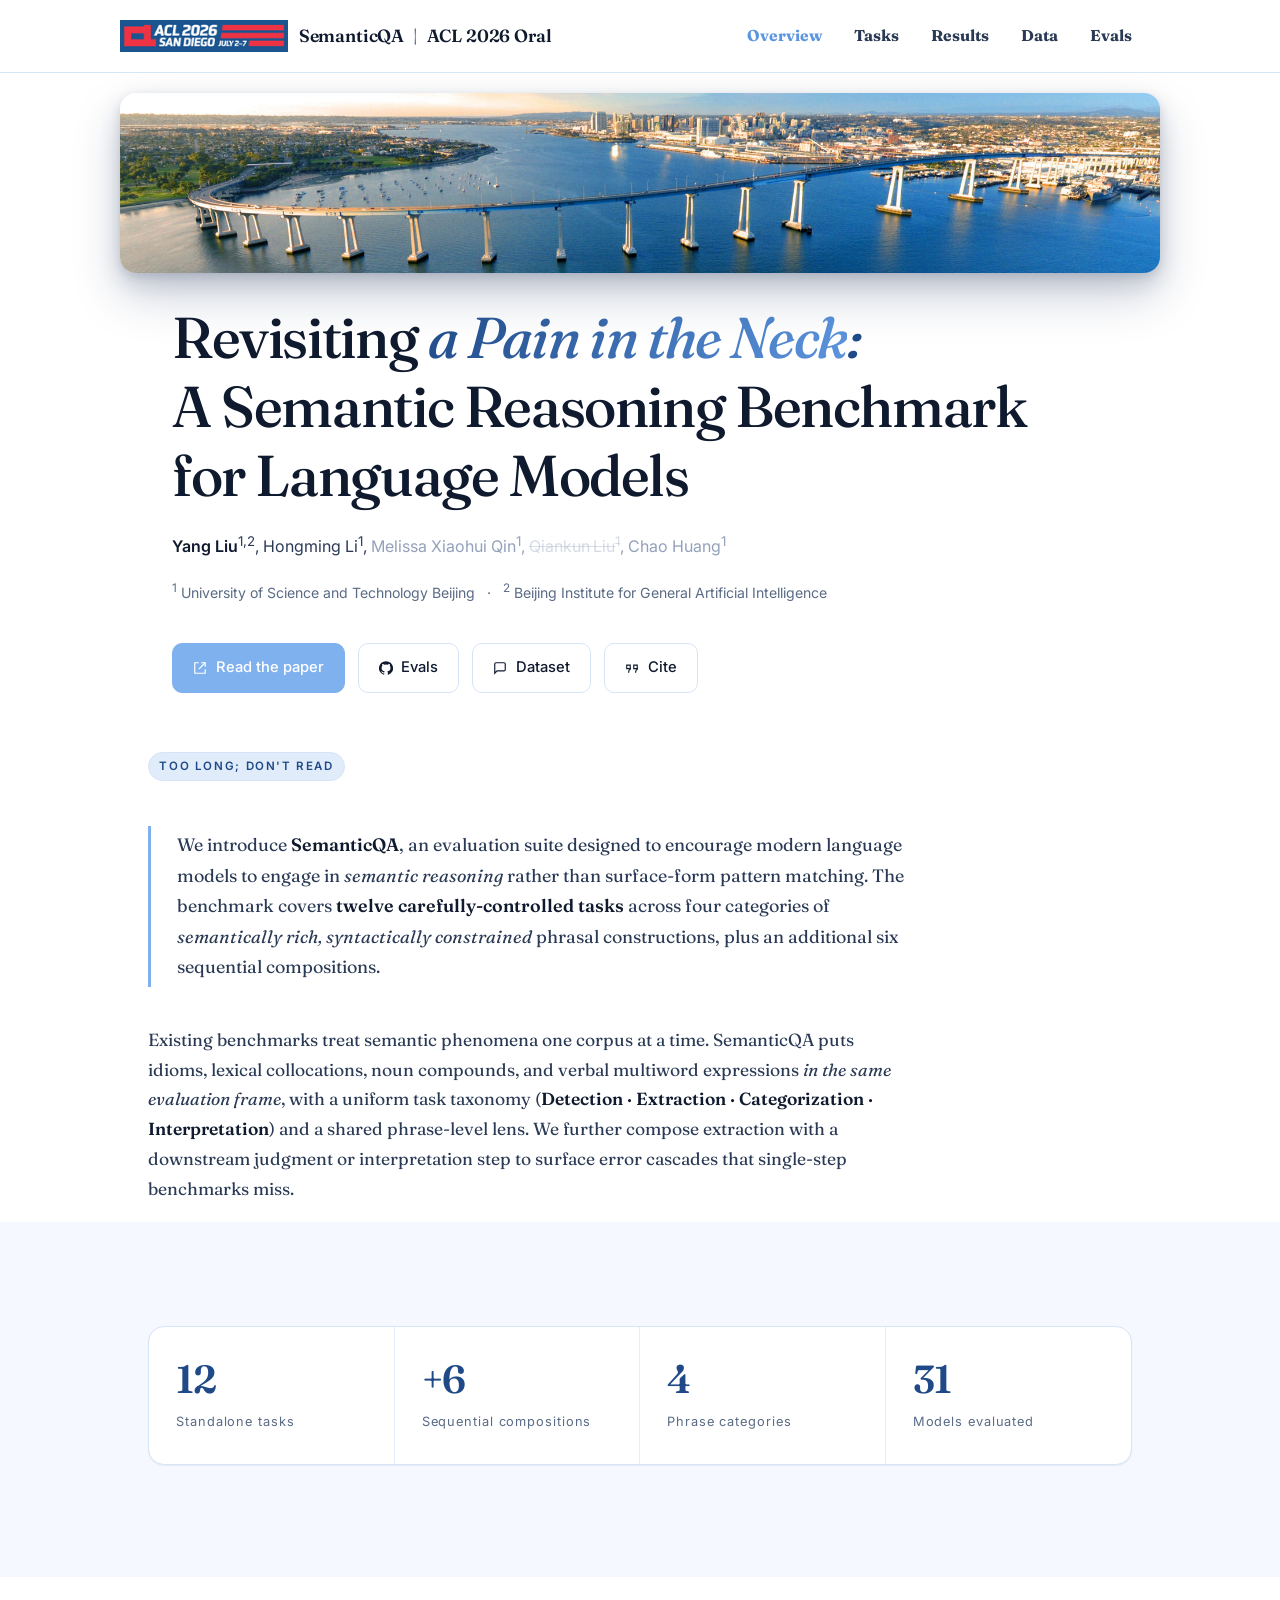
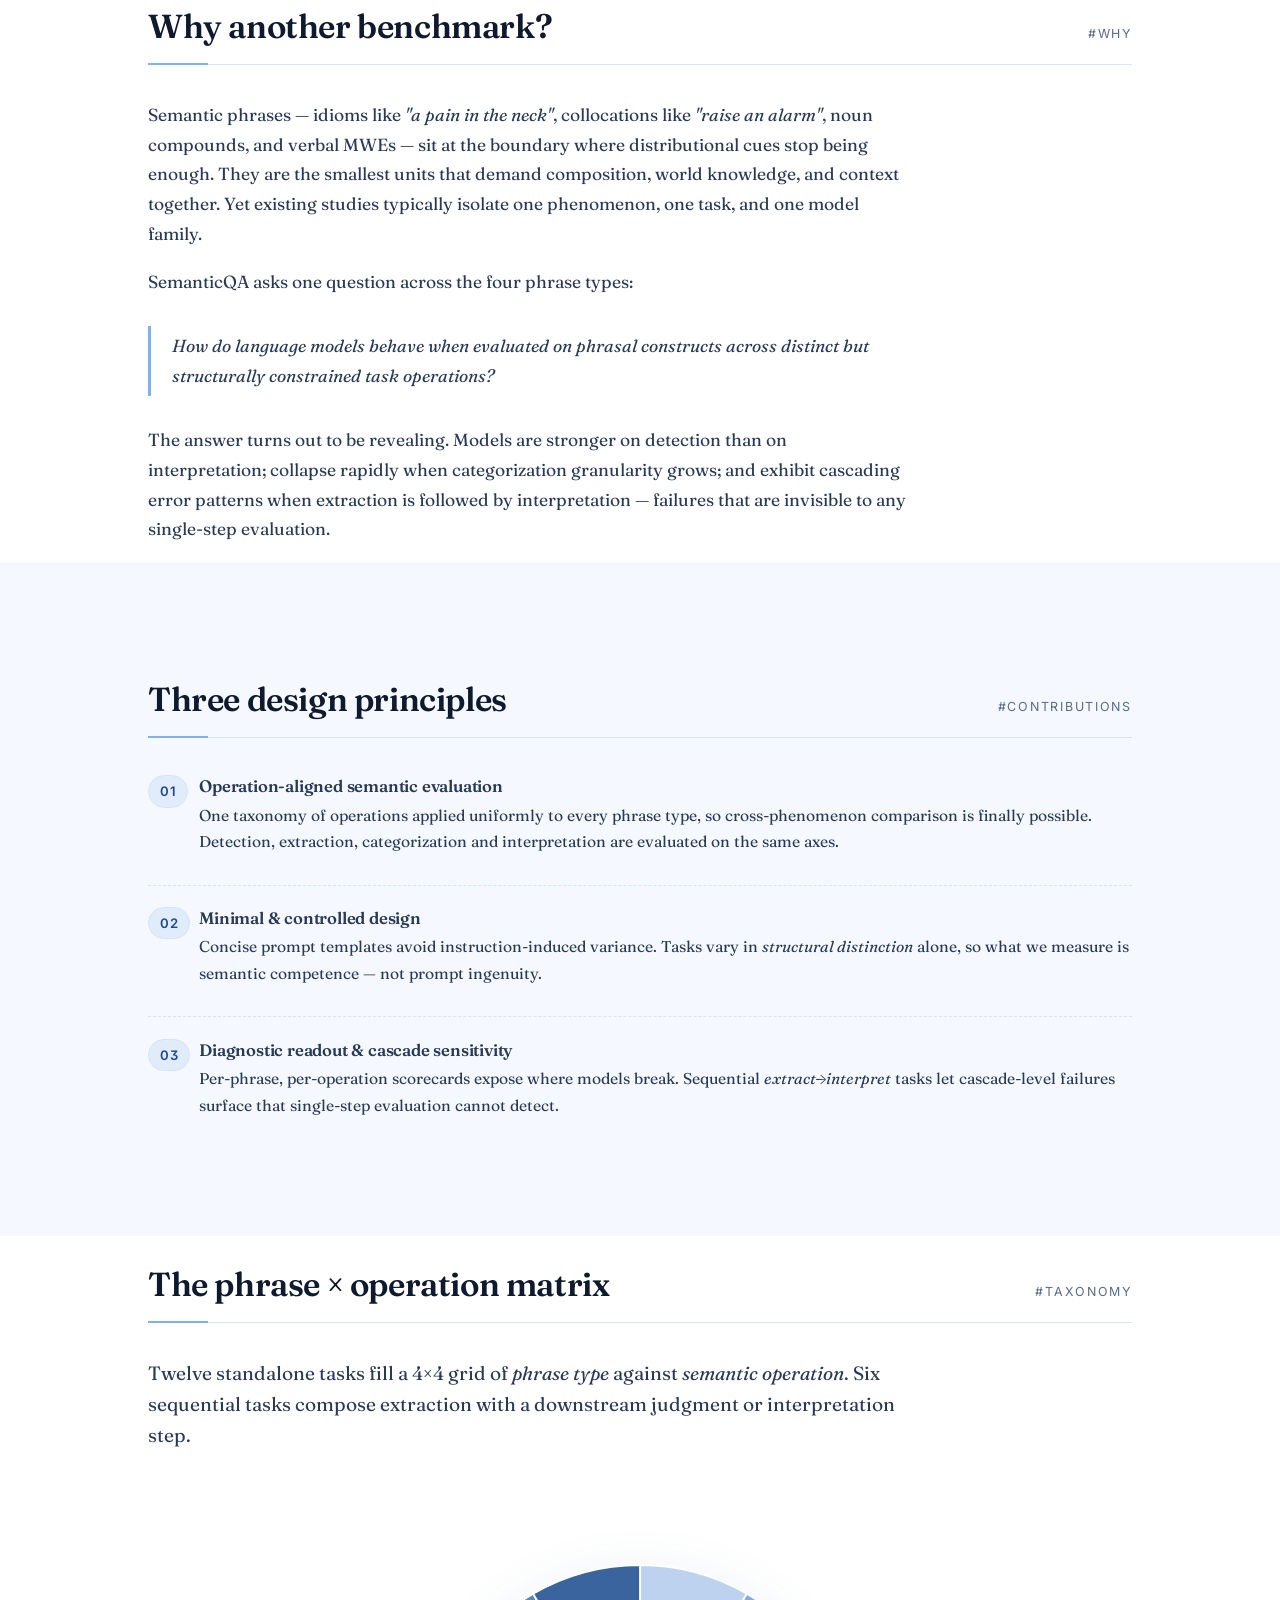
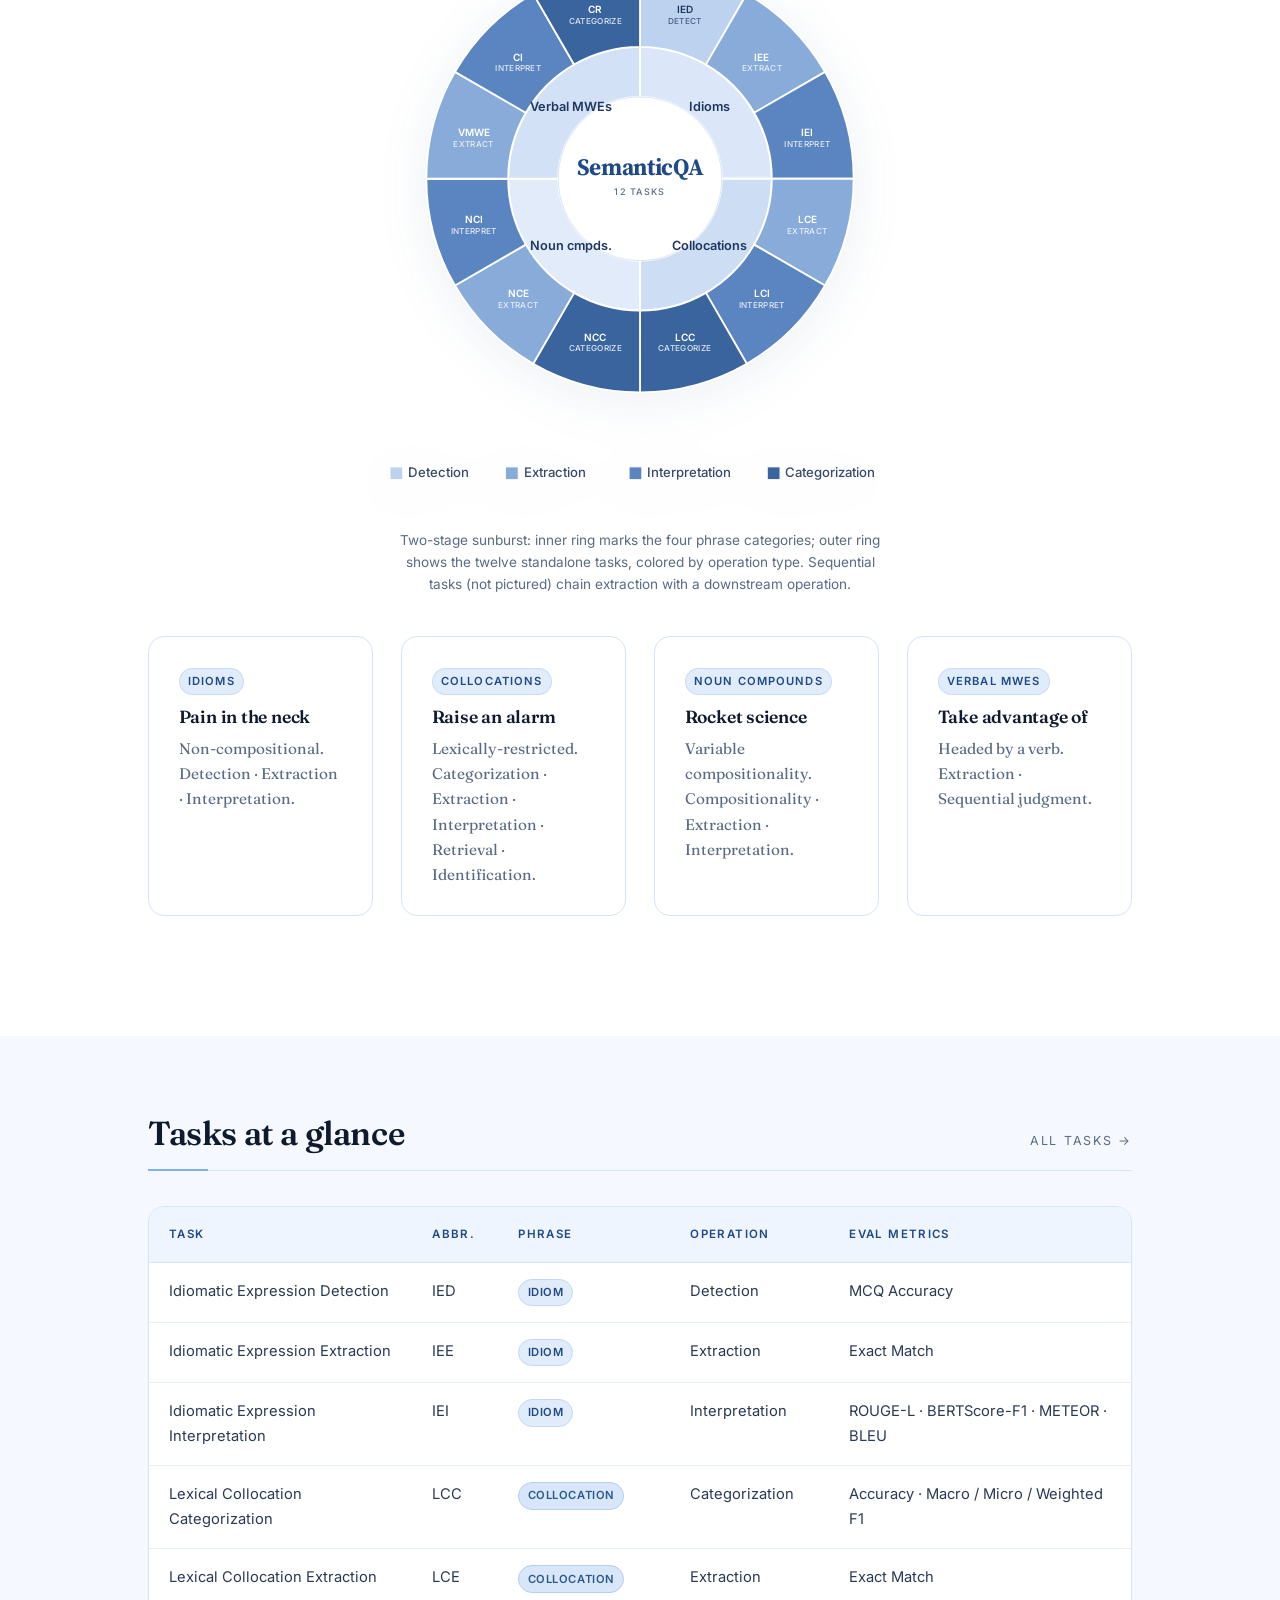
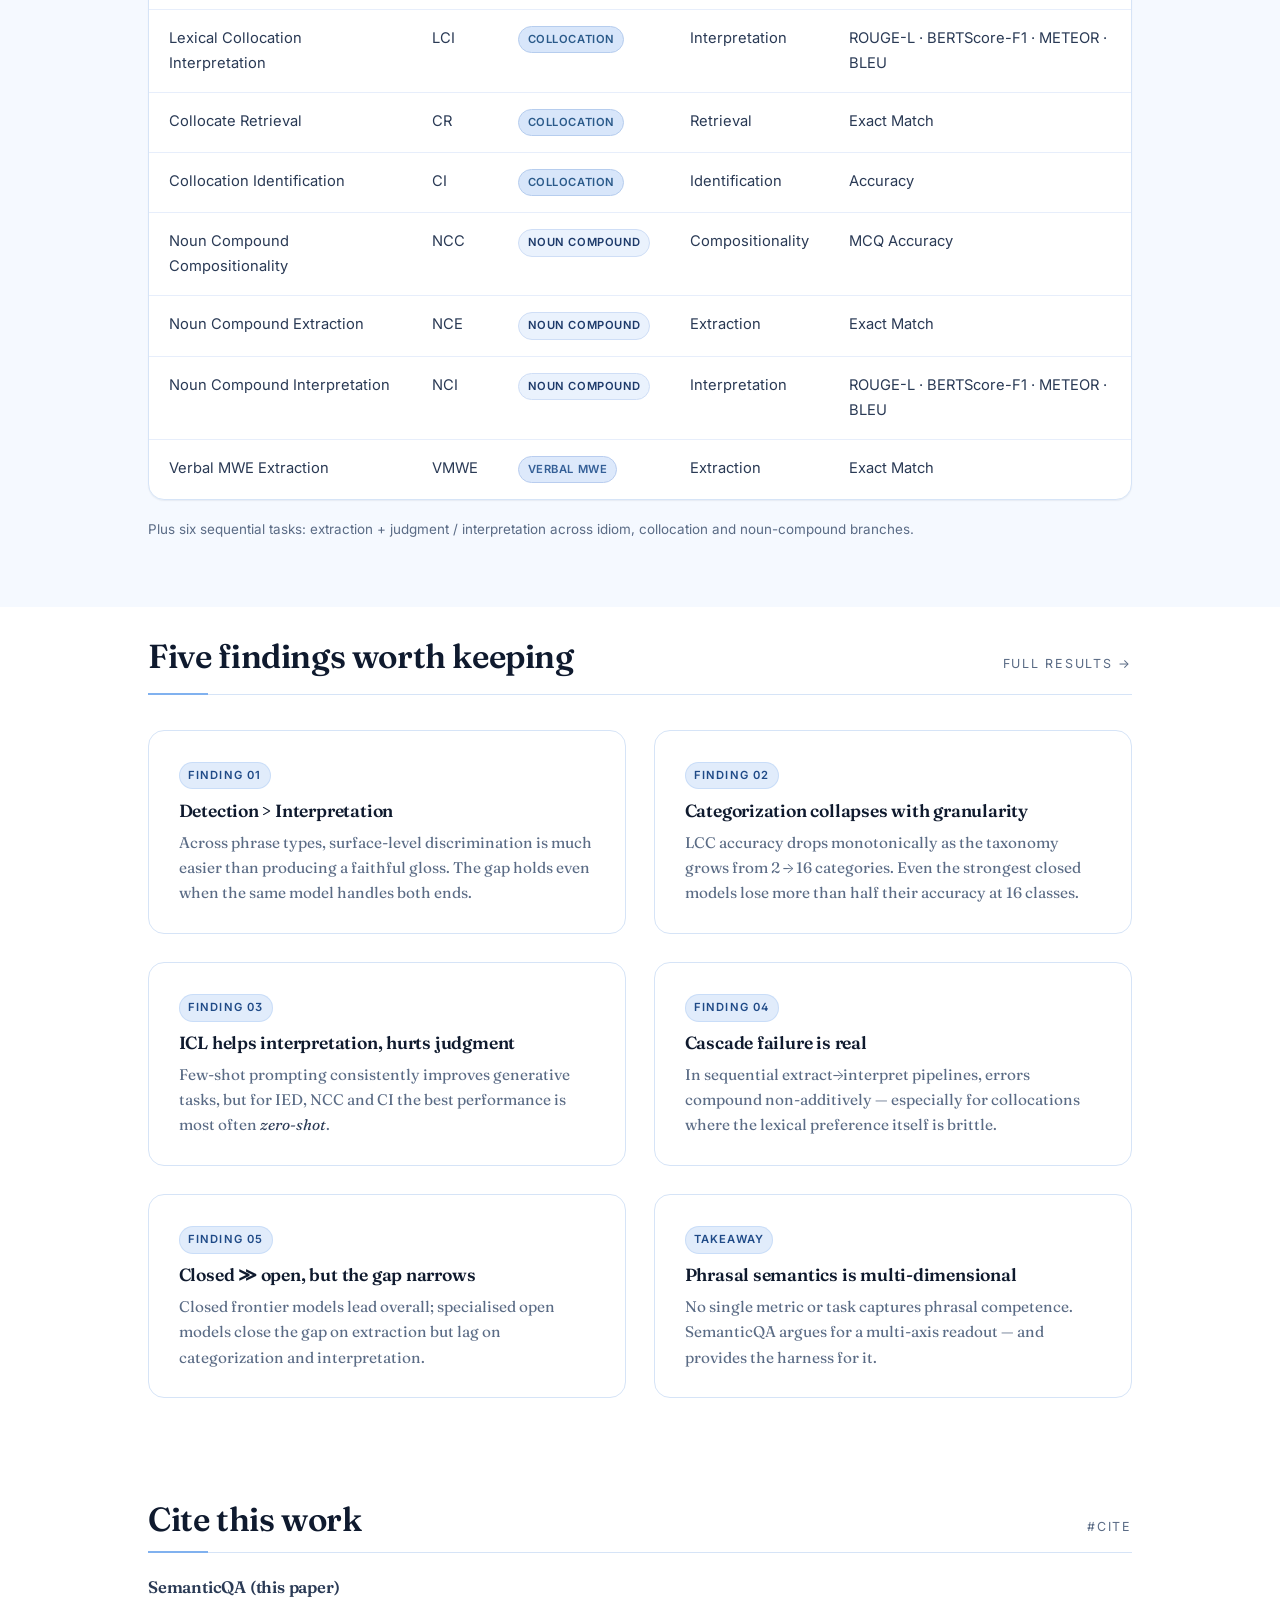
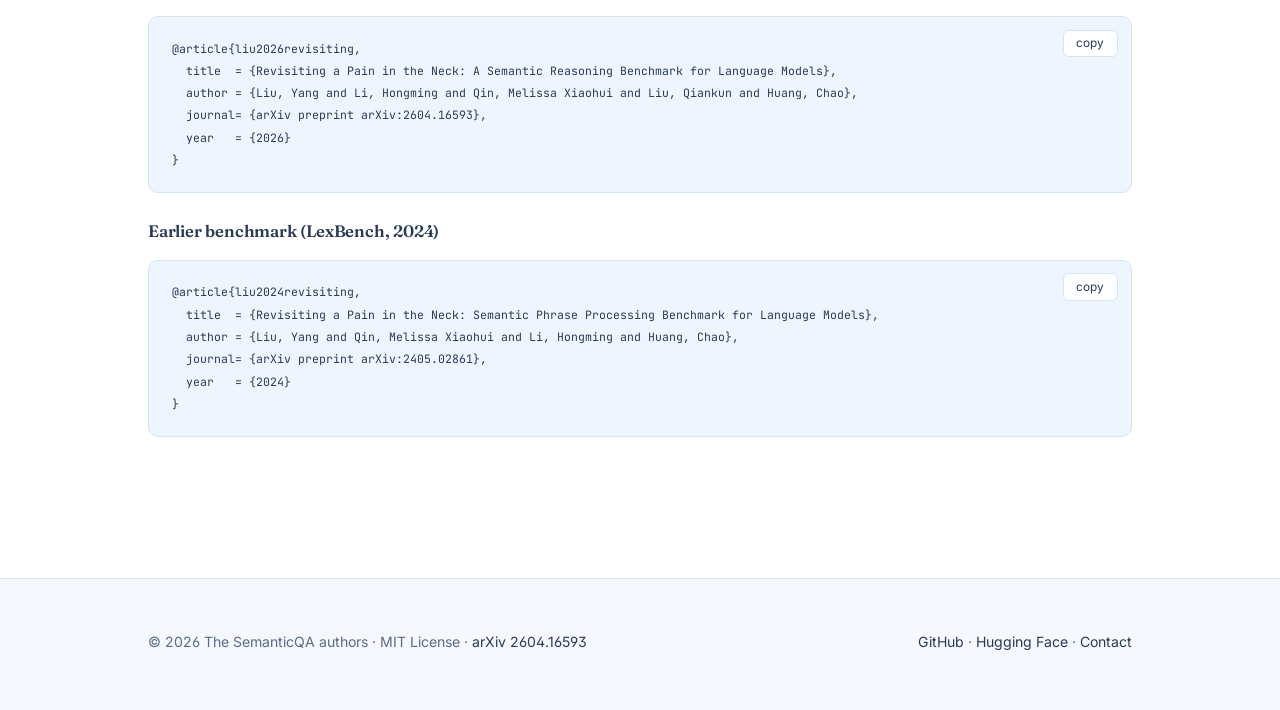
==== commit 6fb690d1: "Enlarge sunburst legend and narrow hero title on iPhone Pro widths - Bump sunburst legend from 11.5p" ====
--- a/index.html
+++ b/index.html
@@ -3,7 +3,7 @@
 <head>
 <meta charset="utf-8">
 <meta name="viewport" content="width=device-width, initial-scale=1">
-<title>SemanticQA — Revisiting a Pain in the Neck</title>
+<title>SemanticQA</title>
 <meta name="description" content="A semantic-reasoning benchmark for language models, covering 12 carefully-controlled tasks across idioms, collocations, noun compounds and verbal MWEs.">
 <link rel="preconnect" href="https://fonts.googleapis.com">
 <link rel="preconnect" href="https://fonts.gstatic.com" crossorigin>
@@ -234,18 +234,18 @@
       </g>
 
       <!-- horizontal legend below the chart -->
-      <g transform="translate(300, 625)" font-family="Inter, system-ui" font-size="11.5" fill="#3a4a66" text-anchor="start">
-        <g transform="translate(-235, 0)">
-          <rect x="0"  y="-9" width="11" height="11" fill="#bcd2ee" stroke="#fff" stroke-width="1"/><text x="17" y="0">Detection</text>
+      <g transform="translate(300, 628)" font-family="Inter, system-ui" font-size="14.5" font-weight="500" fill="#3a4a66" text-anchor="start">
+        <g transform="translate(-275, 0)">
+          <rect x="0"  y="-11" width="14" height="14" fill="#bcd2ee" stroke="#fff" stroke-width="1"/><text x="20" y="0">Detection</text>
         </g>
-        <g transform="translate(-130, 0)">
-          <rect x="0"  y="-9" width="11" height="11" fill="#88abd9" stroke="#fff" stroke-width="1"/><text x="17" y="0">Extraction</text>
+        <g transform="translate(-148, 0)">
+          <rect x="0"  y="-11" width="14" height="14" fill="#88abd9" stroke="#fff" stroke-width="1"/><text x="20" y="0">Extraction</text>
         </g>
-        <g transform="translate(-20, 0)">
-          <rect x="0"  y="-9" width="11" height="11" fill="#5a85c0" stroke="#fff" stroke-width="1"/><text x="17" y="0">Interpretation</text>
+        <g transform="translate(-12, 0)">
+          <rect x="0"  y="-11" width="14" height="14" fill="#5a85c0" stroke="#fff" stroke-width="1"/><text x="20" y="0">Interpretation</text>
         </g>
-        <g transform="translate(110, 0)">
-          <rect x="0"  y="-9" width="11" height="11" fill="#3a649e" stroke="#fff" stroke-width="1"/><text x="17" y="0">Categorization</text>
+        <g transform="translate(140, 0)">
+          <rect x="0"  y="-11" width="14" height="14" fill="#3a649e" stroke="#fff" stroke-width="1"/><text x="20" y="0">Categorization</text>
         </g>
       </g>
     </svg>
--- a/assets/css/site.css
+++ b/assets/css/site.css
@@ -376,6 +376,11 @@
 }
 @media (max-width: 900px) { .hero { padding: 1.4rem 2.25rem 3rem; } }
 @media (max-width: 640px) { .hero { padding: 1.05rem 1.25rem 2.5rem; } }
+
+/* iPhone 13 Pro → 17 Pro: narrow the hero title only */
+@media (min-width: 390px) and (max-width: 412px) {
+  .hero h1 { max-width: 17ch; }
+}
 .hero::before, .hero::after { display: none; }
 .hero .meta {
   font-family: var(--anthropicSans);
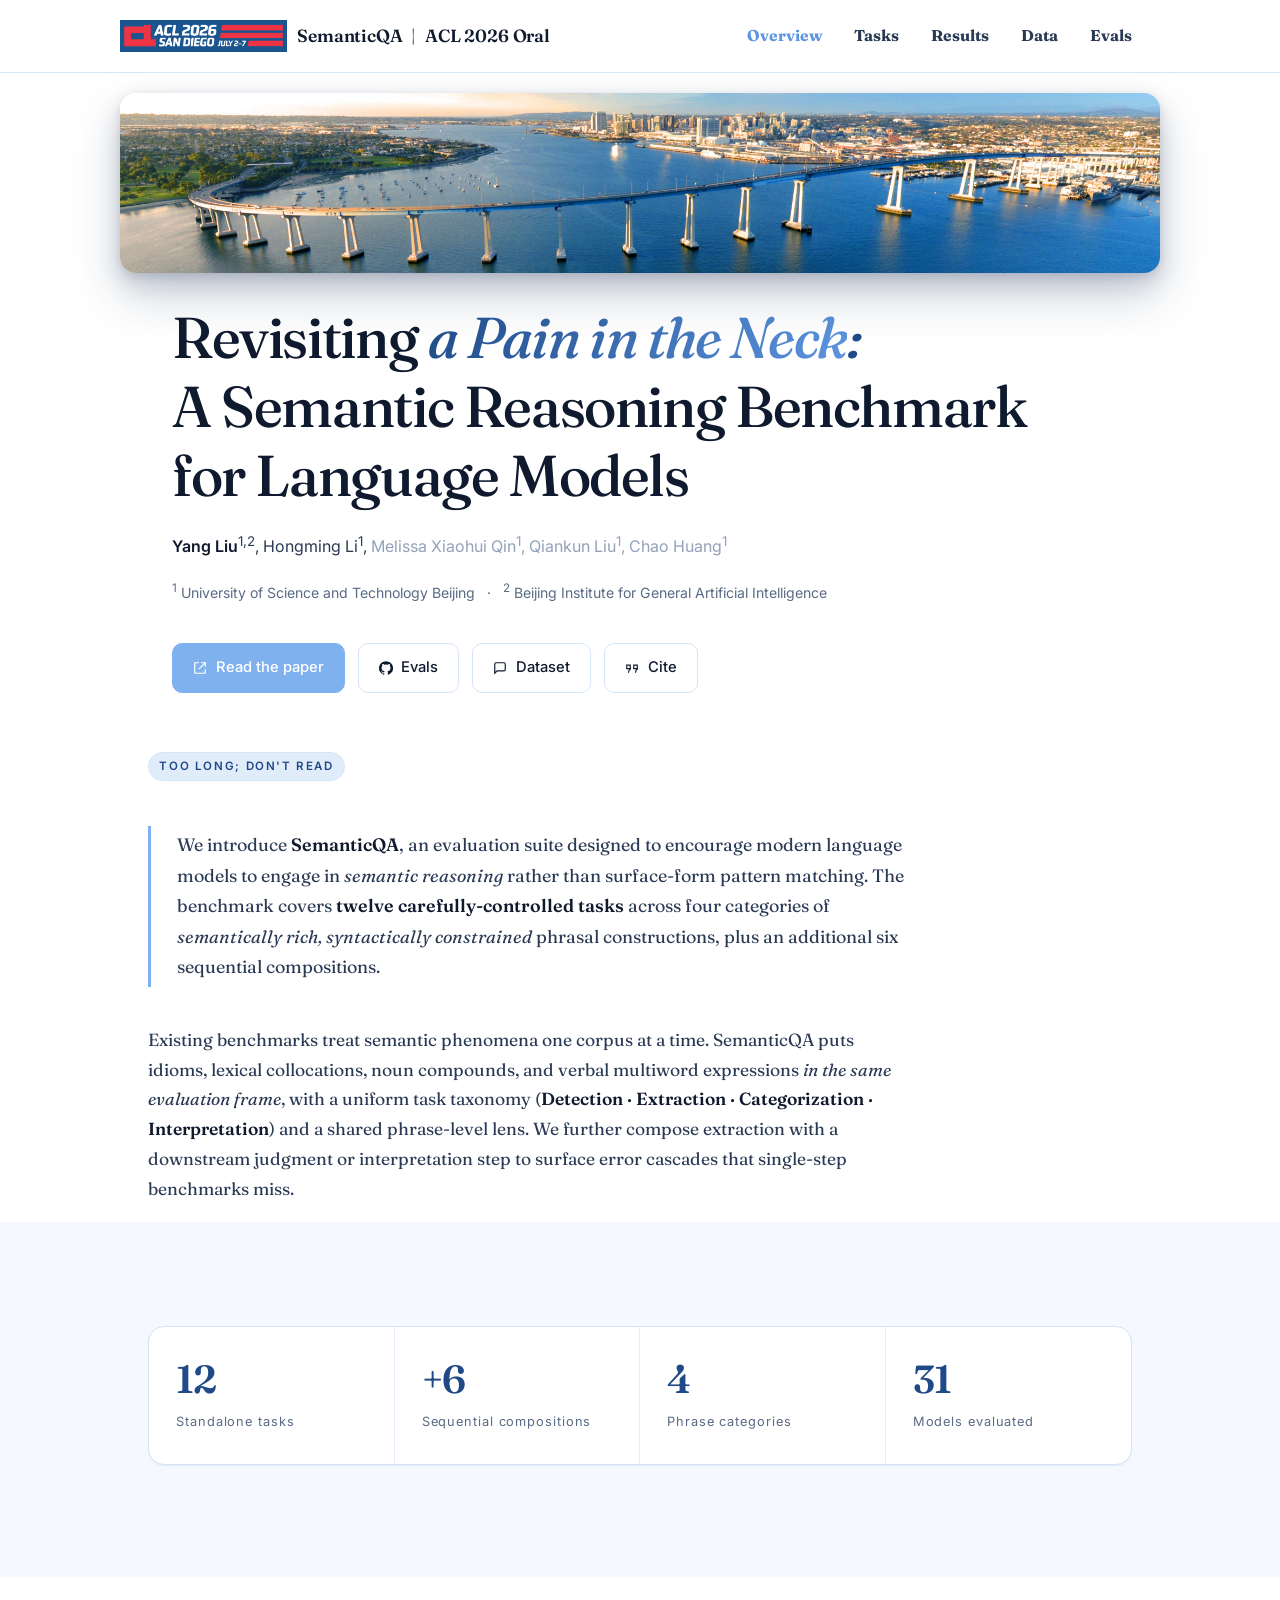
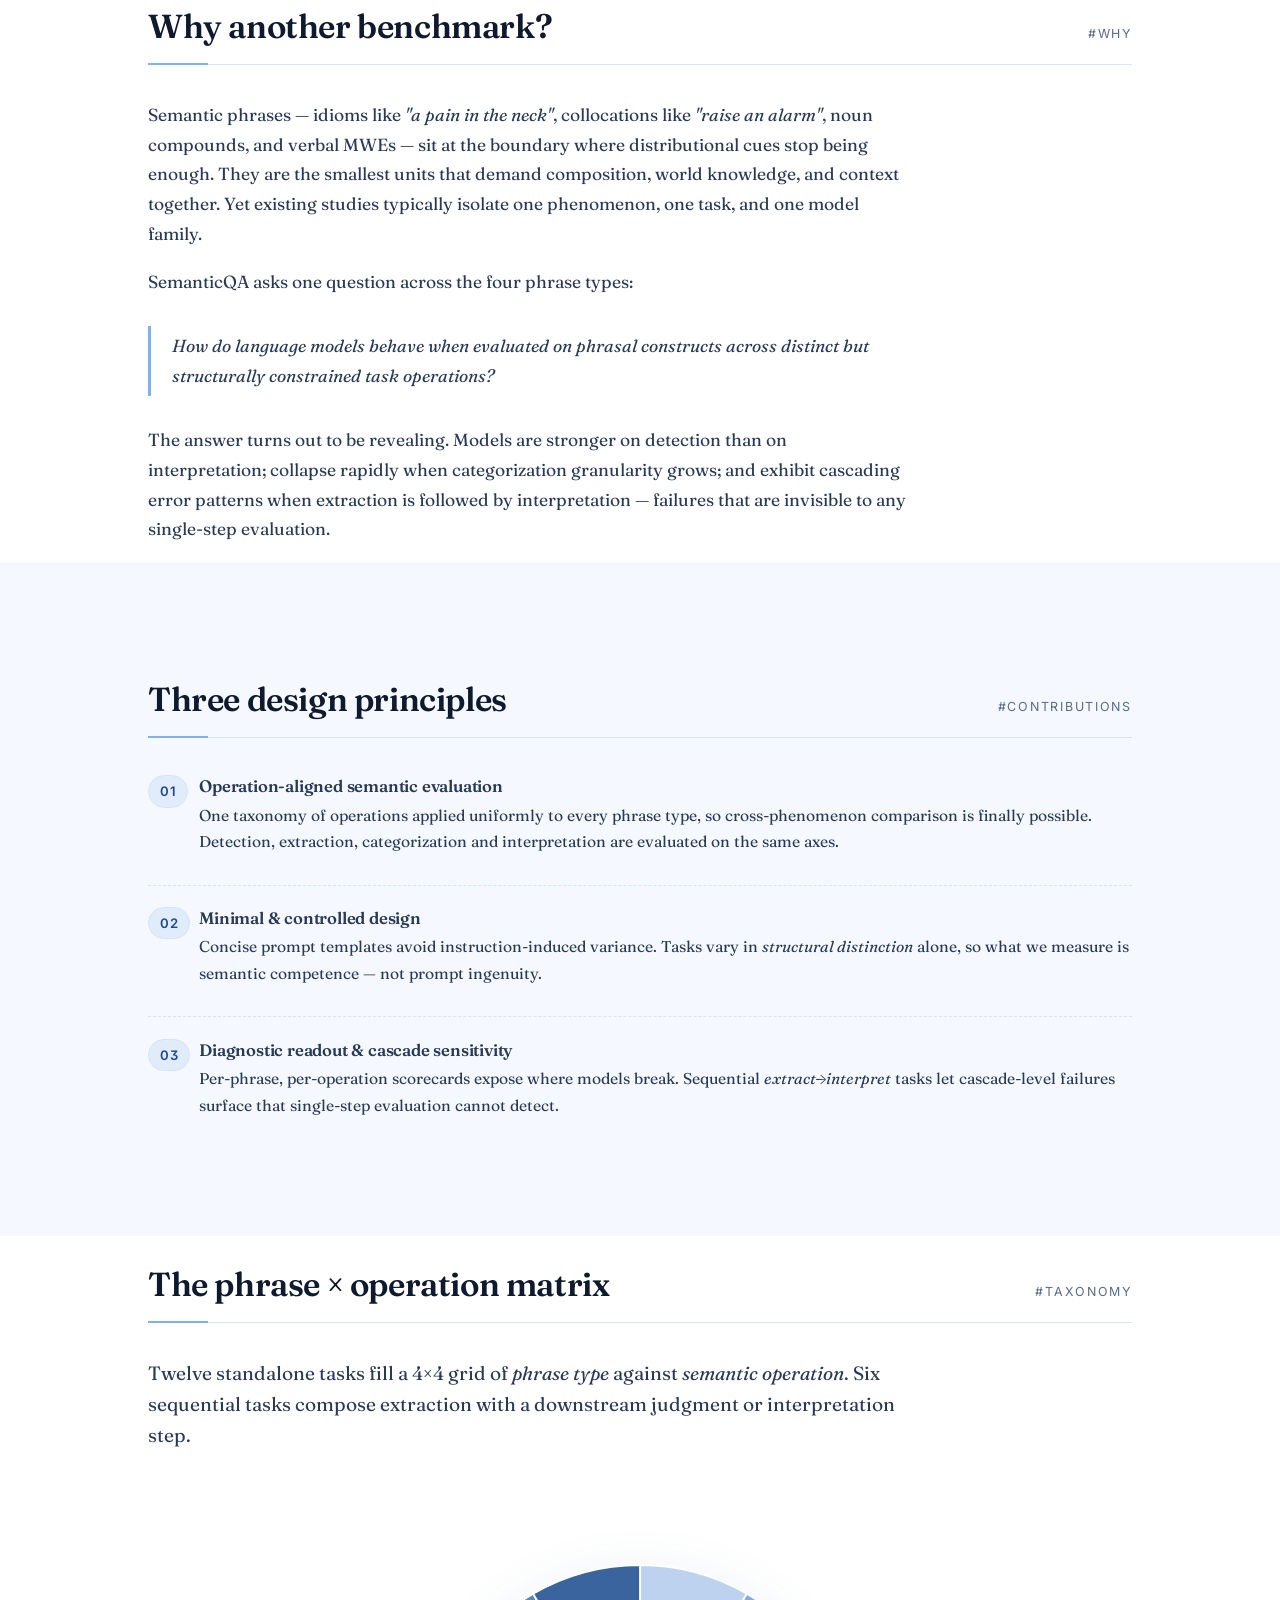
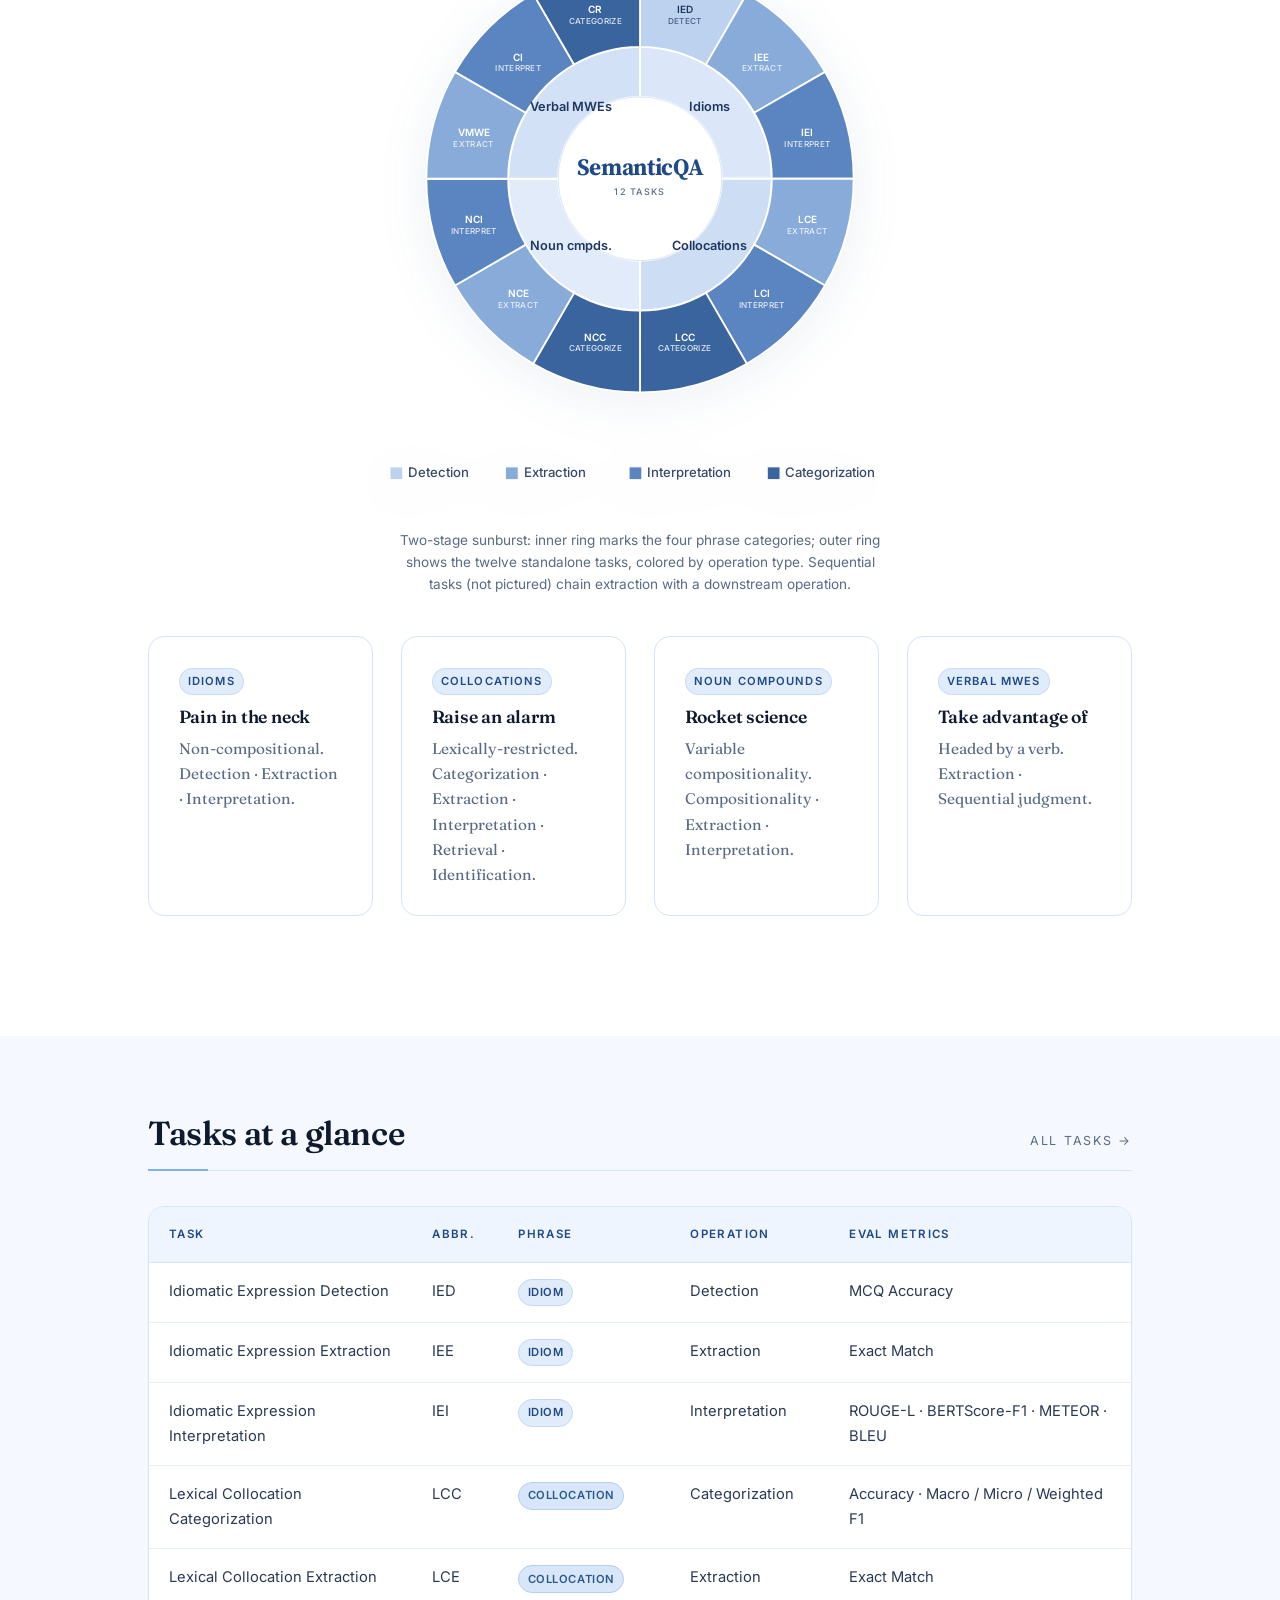
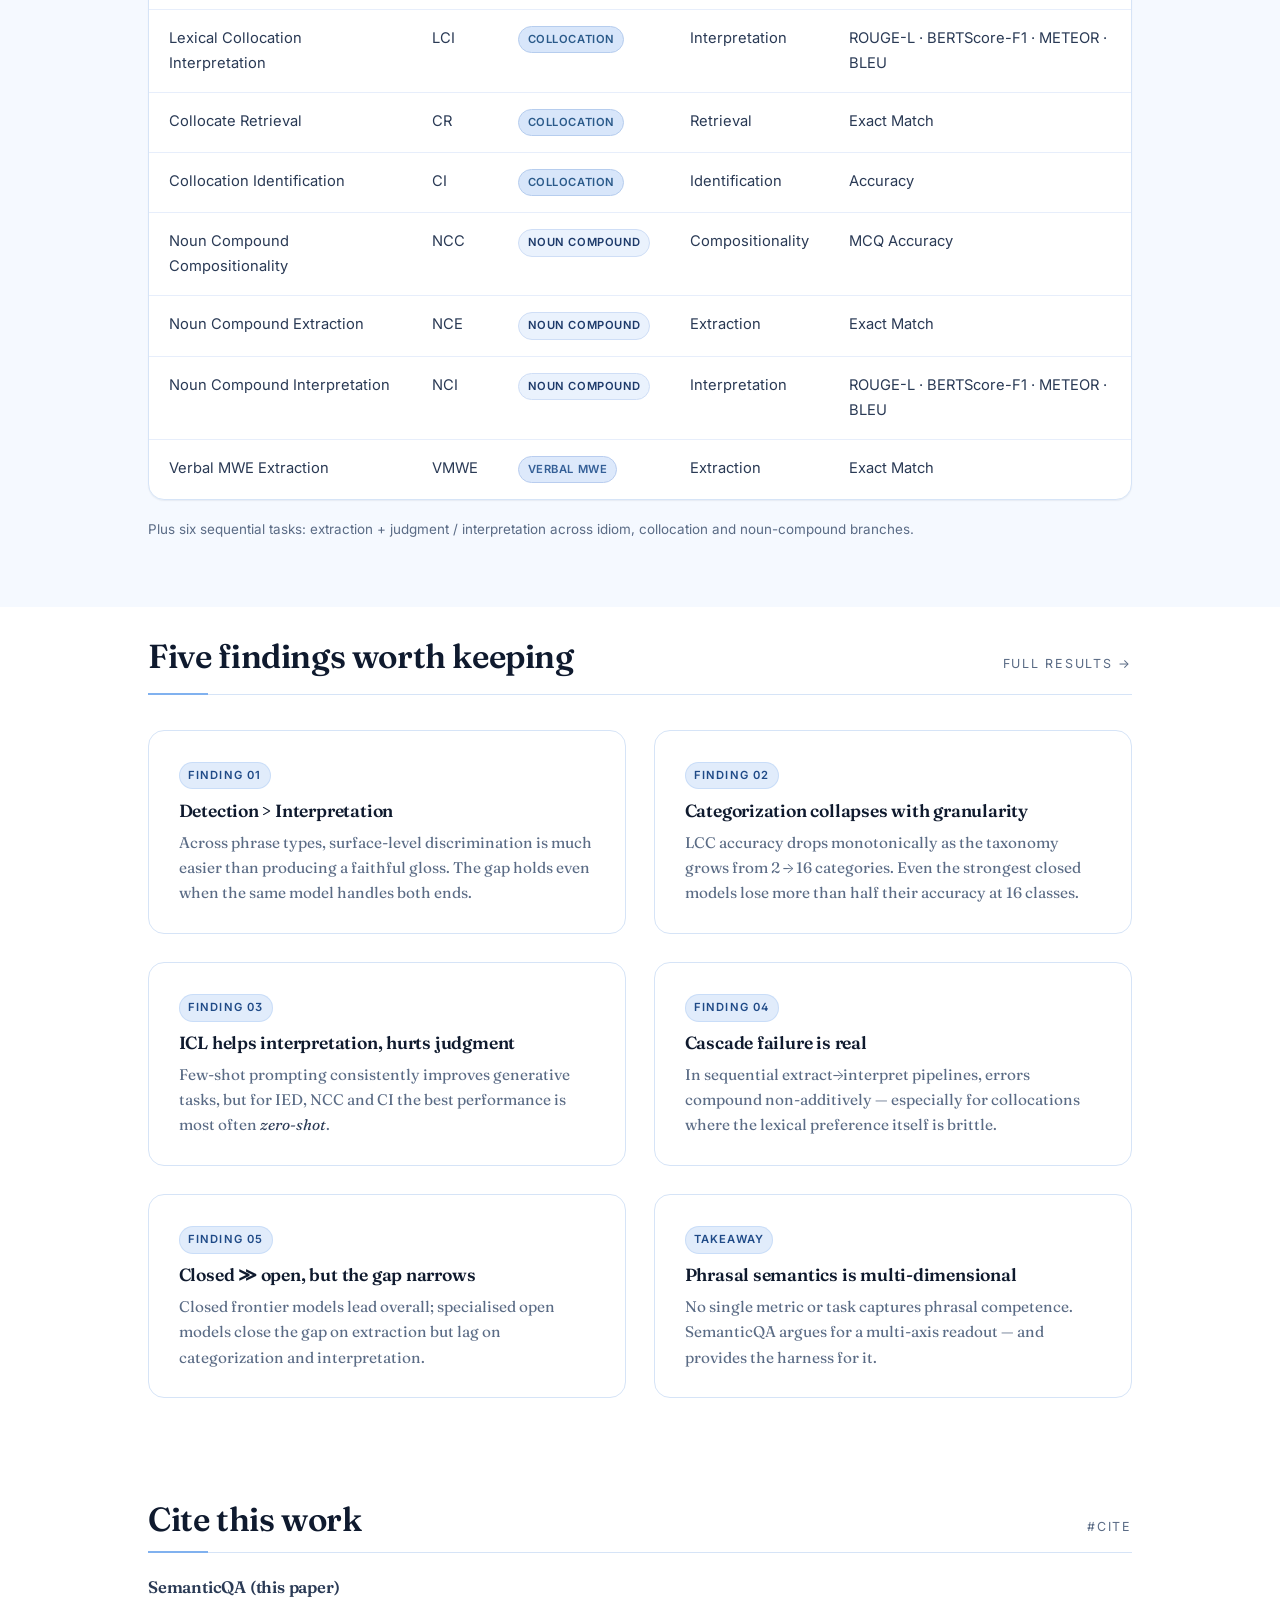
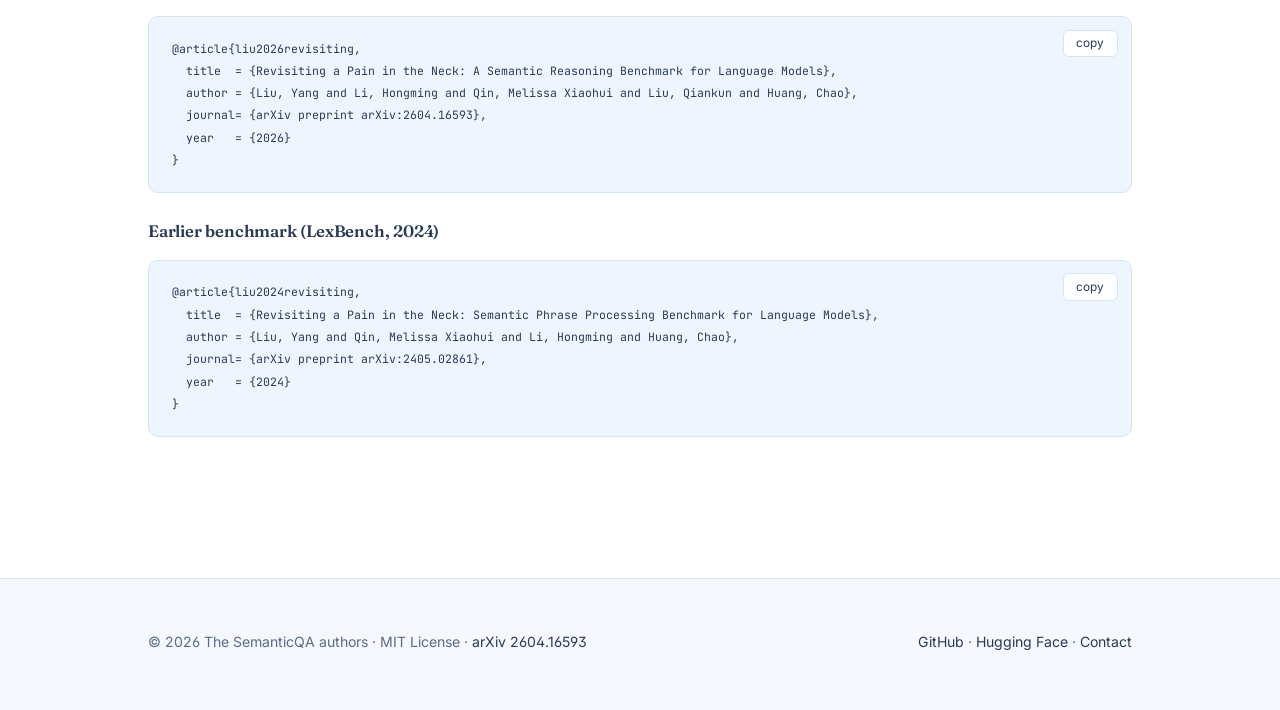
==== commit 28d79a88: "Remove strikethrough on Qiankun Liu author entry" ====
--- a/index.html
+++ b/index.html
@@ -46,7 +46,7 @@
   <h1>Revisiting <span class="pain">a Pain in the Neck</span><em class="colon">:</em><br>
       A Semantic Reasoning Benchmark for Language Models</h1>
   <p class="authors">
-    <strong>Yang Liu</strong><sup>1,2</sup>, Hongming Li<sup>1</sup>, <span class="author-mute">Melissa Xiaohui Qin<sup>1</sup>, <span class="author-shame">Qiankun Liu<sup>1</sup></span>, Chao Huang<sup>1</sup></span>
+    <strong>Yang Liu</strong><sup>1,2</sup>, Hongming Li<sup>1</sup>, <span class="author-mute">Melissa Xiaohui Qin<sup>1</sup>, Qiankun Liu<sup>1</sup>, Chao Huang<sup>1</sup></span>
   </p>
   <p class="affil">
     <sup>1</sup> University of Science and Technology Beijing &nbsp; · &nbsp;
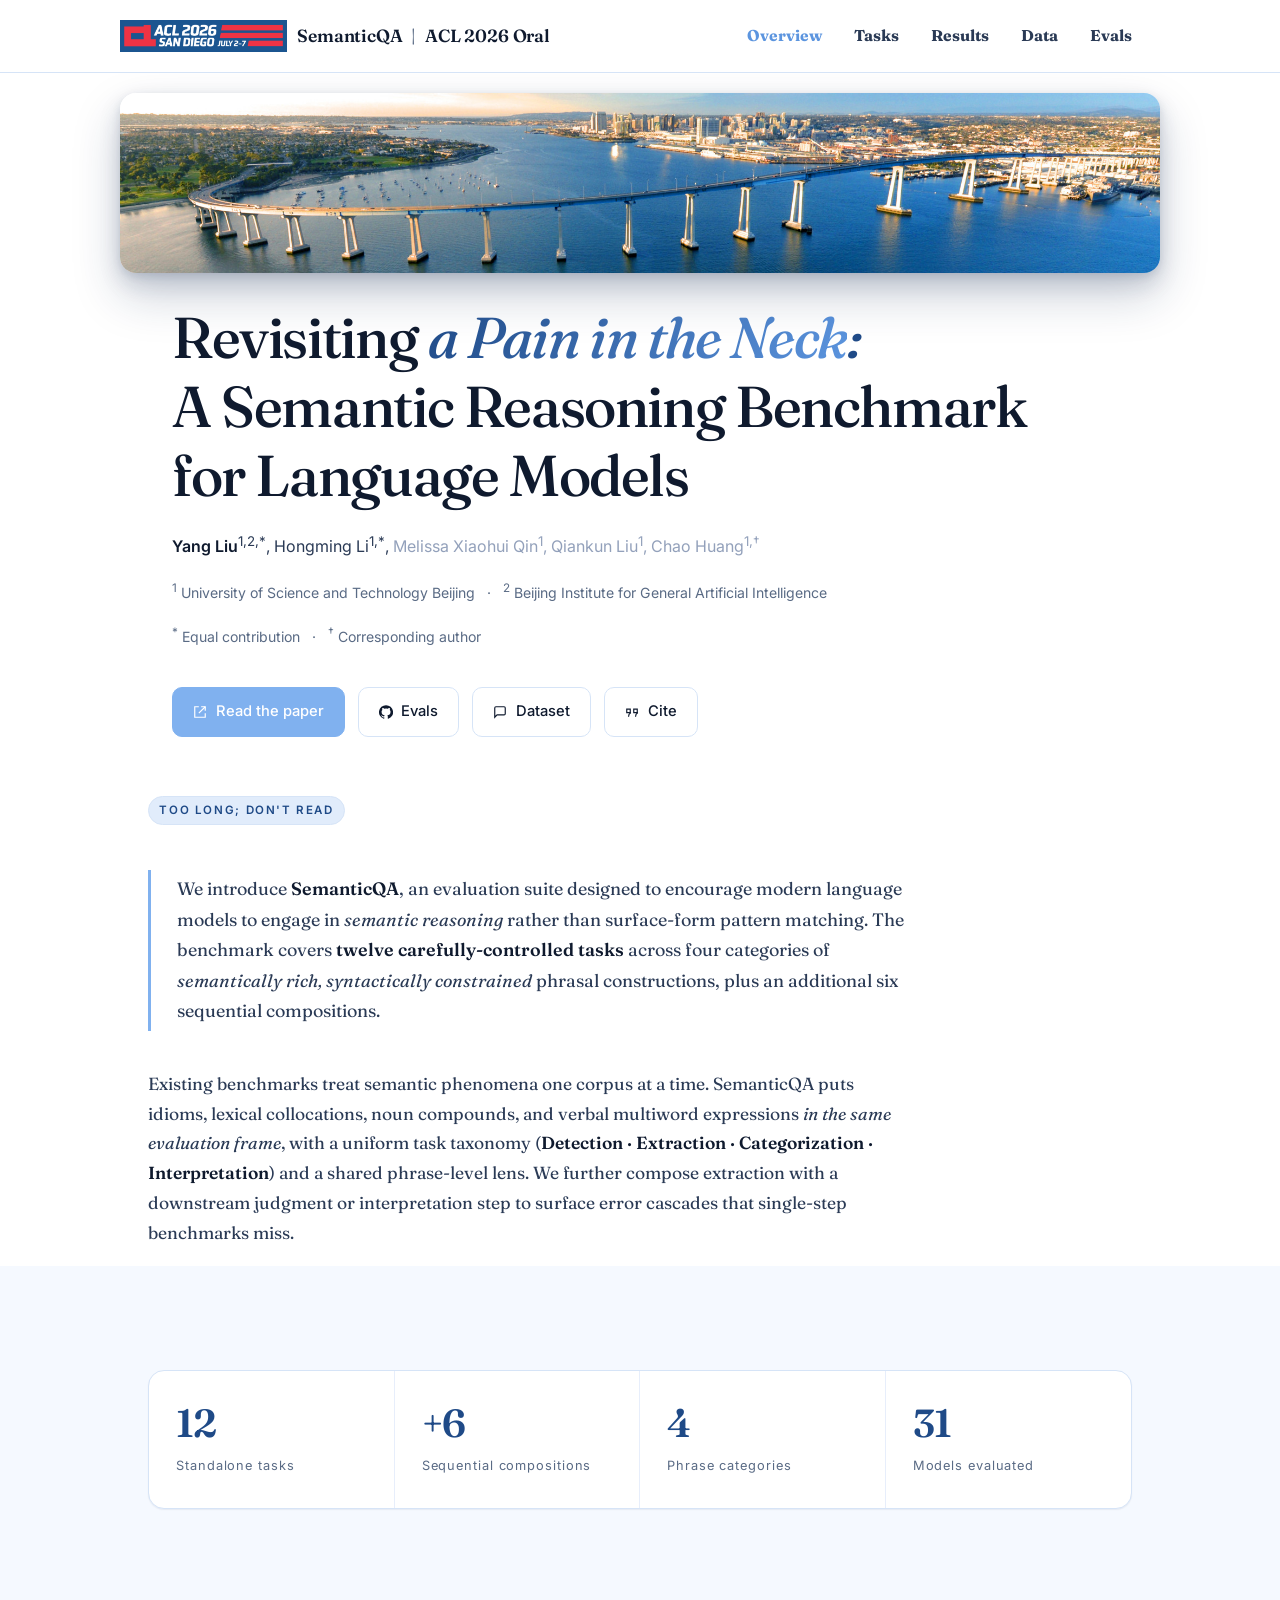
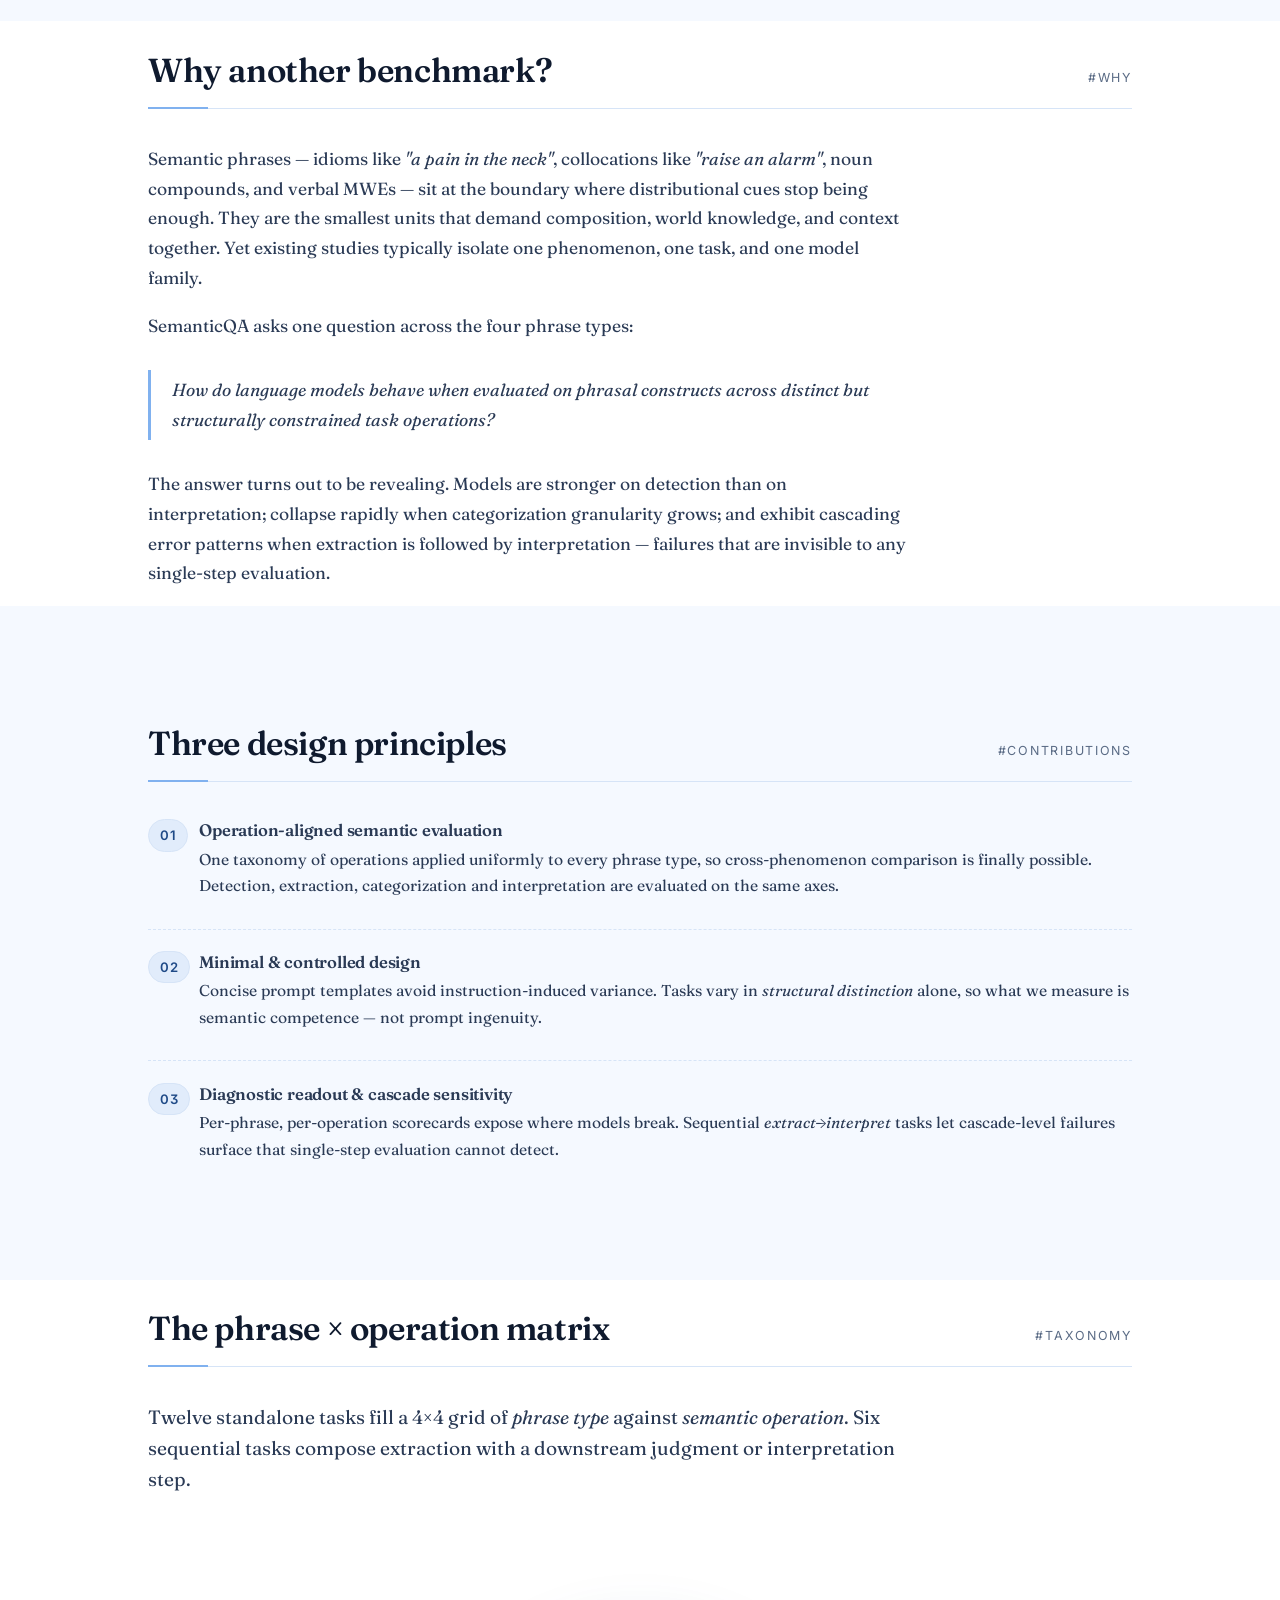
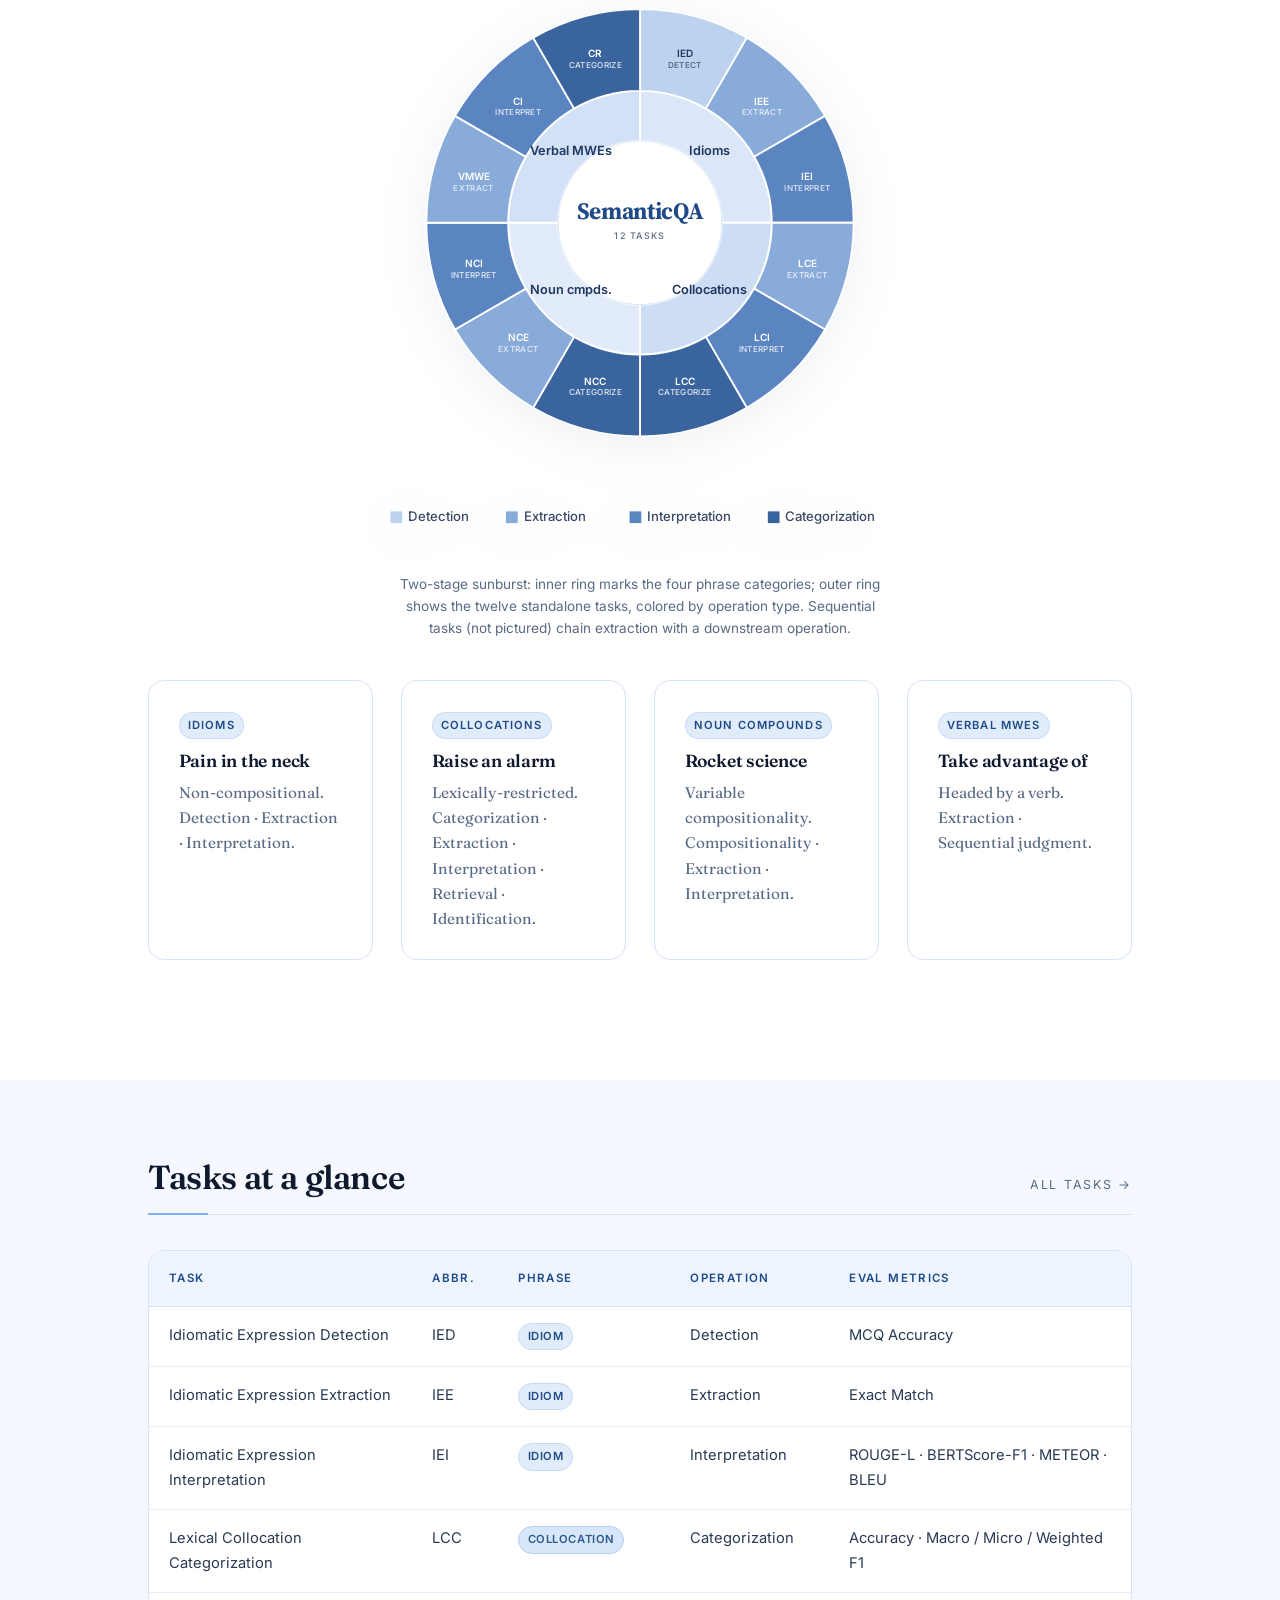
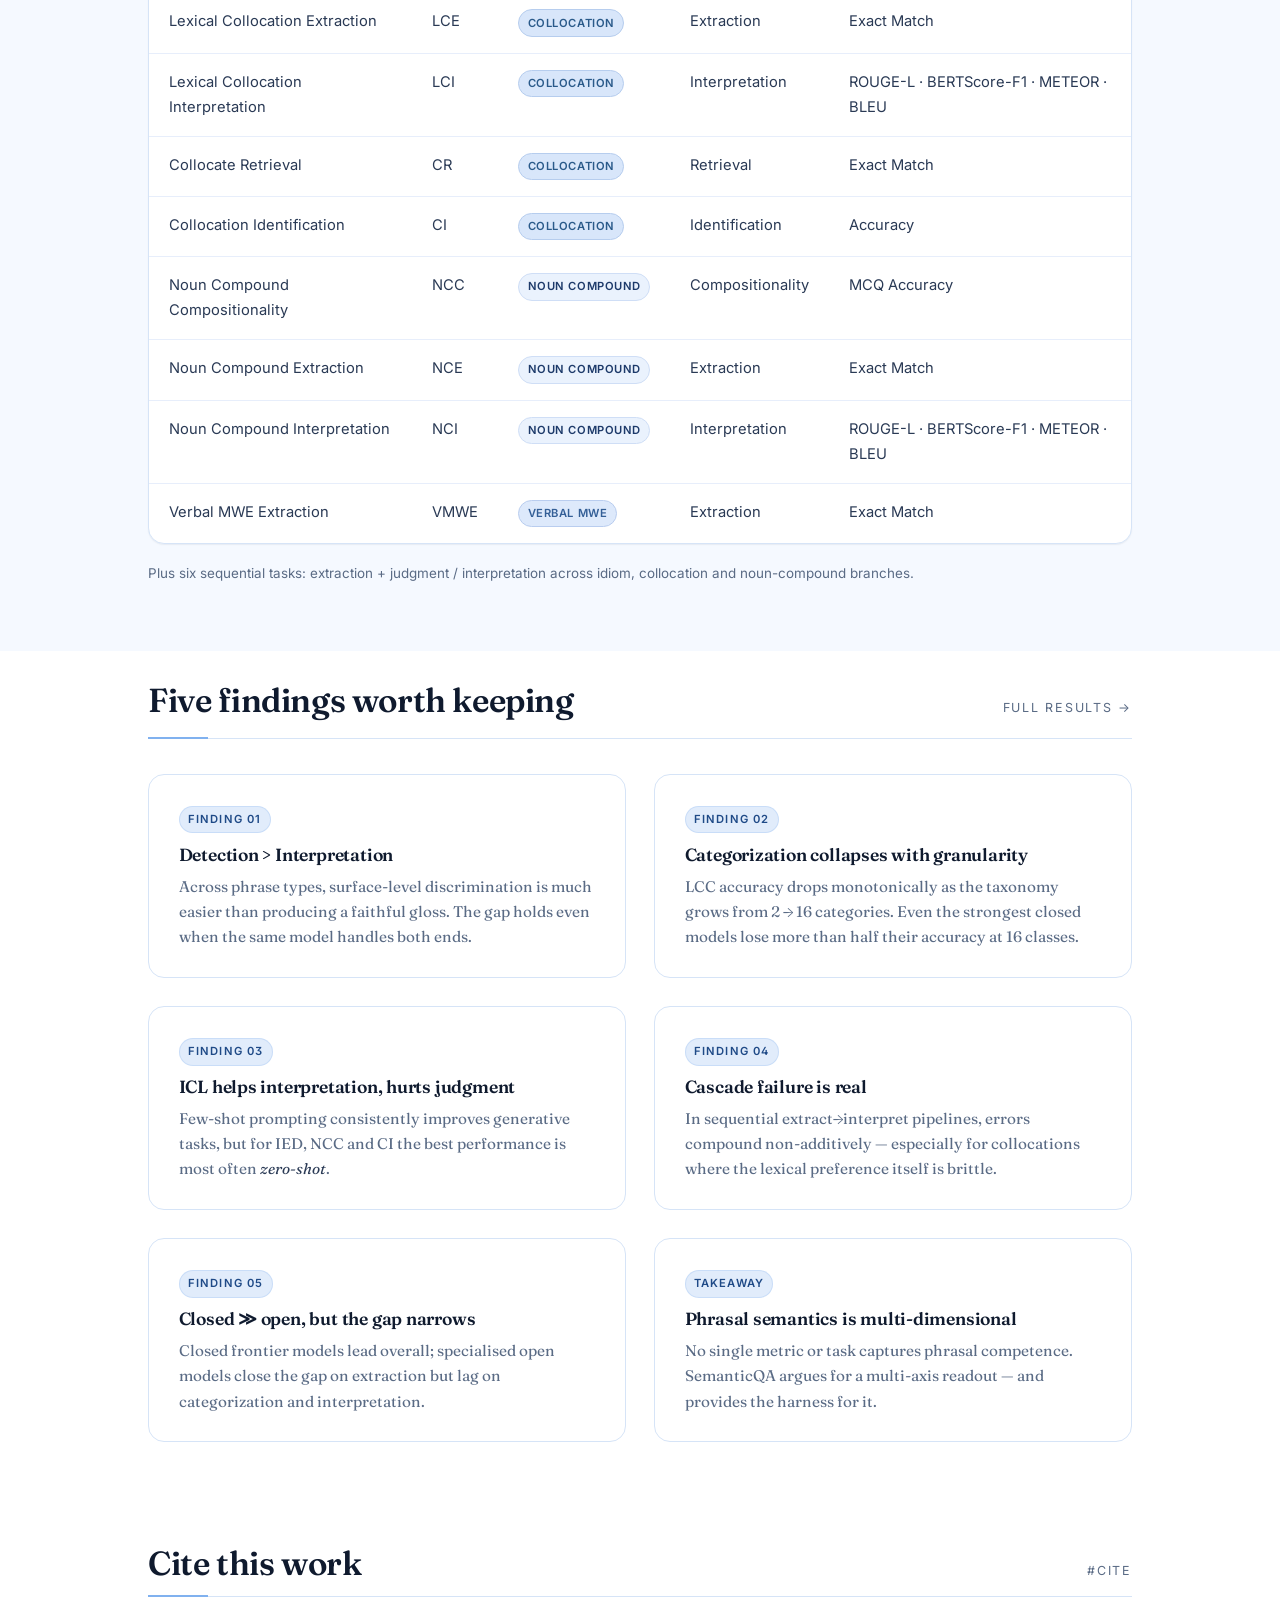
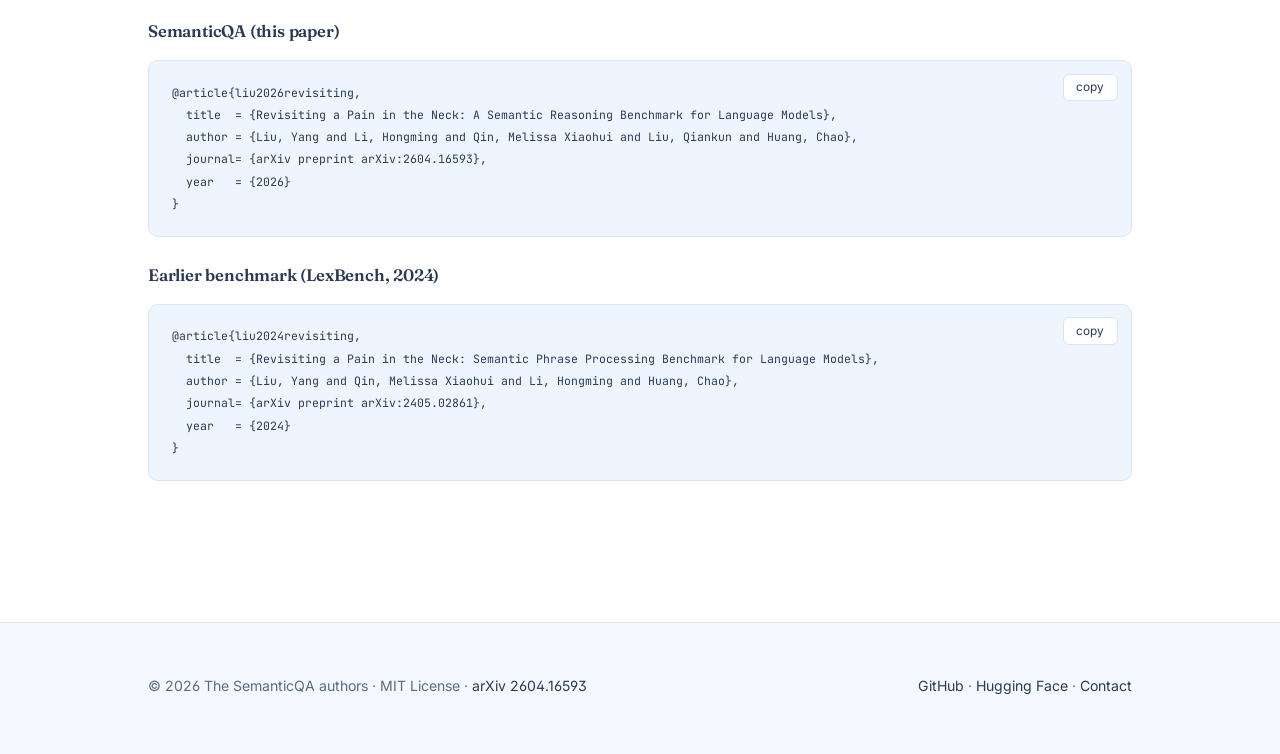
==== commit d8b365fd: "Mark equal-contribution authors and corresponding author" ====
--- a/index.html
+++ b/index.html
@@ -46,11 +46,15 @@
   <h1>Revisiting <span class="pain">a Pain in the Neck</span><em class="colon">:</em><br>
       A Semantic Reasoning Benchmark for Language Models</h1>
   <p class="authors">
-    <strong>Yang Liu</strong><sup>1,2</sup>, Hongming Li<sup>1</sup>, <span class="author-mute">Melissa Xiaohui Qin<sup>1</sup>, Qiankun Liu<sup>1</sup>, Chao Huang<sup>1</sup></span>
+    <strong>Yang Liu</strong><sup>1,2,*</sup>, Hongming Li<sup>1,*</sup>, <span class="author-mute">Melissa Xiaohui Qin<sup>1</sup>, Qiankun Liu<sup>1</sup>, Chao Huang<sup>1,†</sup></span>
   </p>
   <p class="affil">
     <sup>1</sup> University of Science and Technology Beijing &nbsp; · &nbsp;
     <sup>2</sup> Beijing Institute for General Artificial Intelligence
+  </p>
+  <p class="affil affil-note">
+    <sup>*</sup> Equal contribution &nbsp; · &nbsp;
+    <sup>†</sup> Corresponding author
   </p>
 
   <div class="actions">
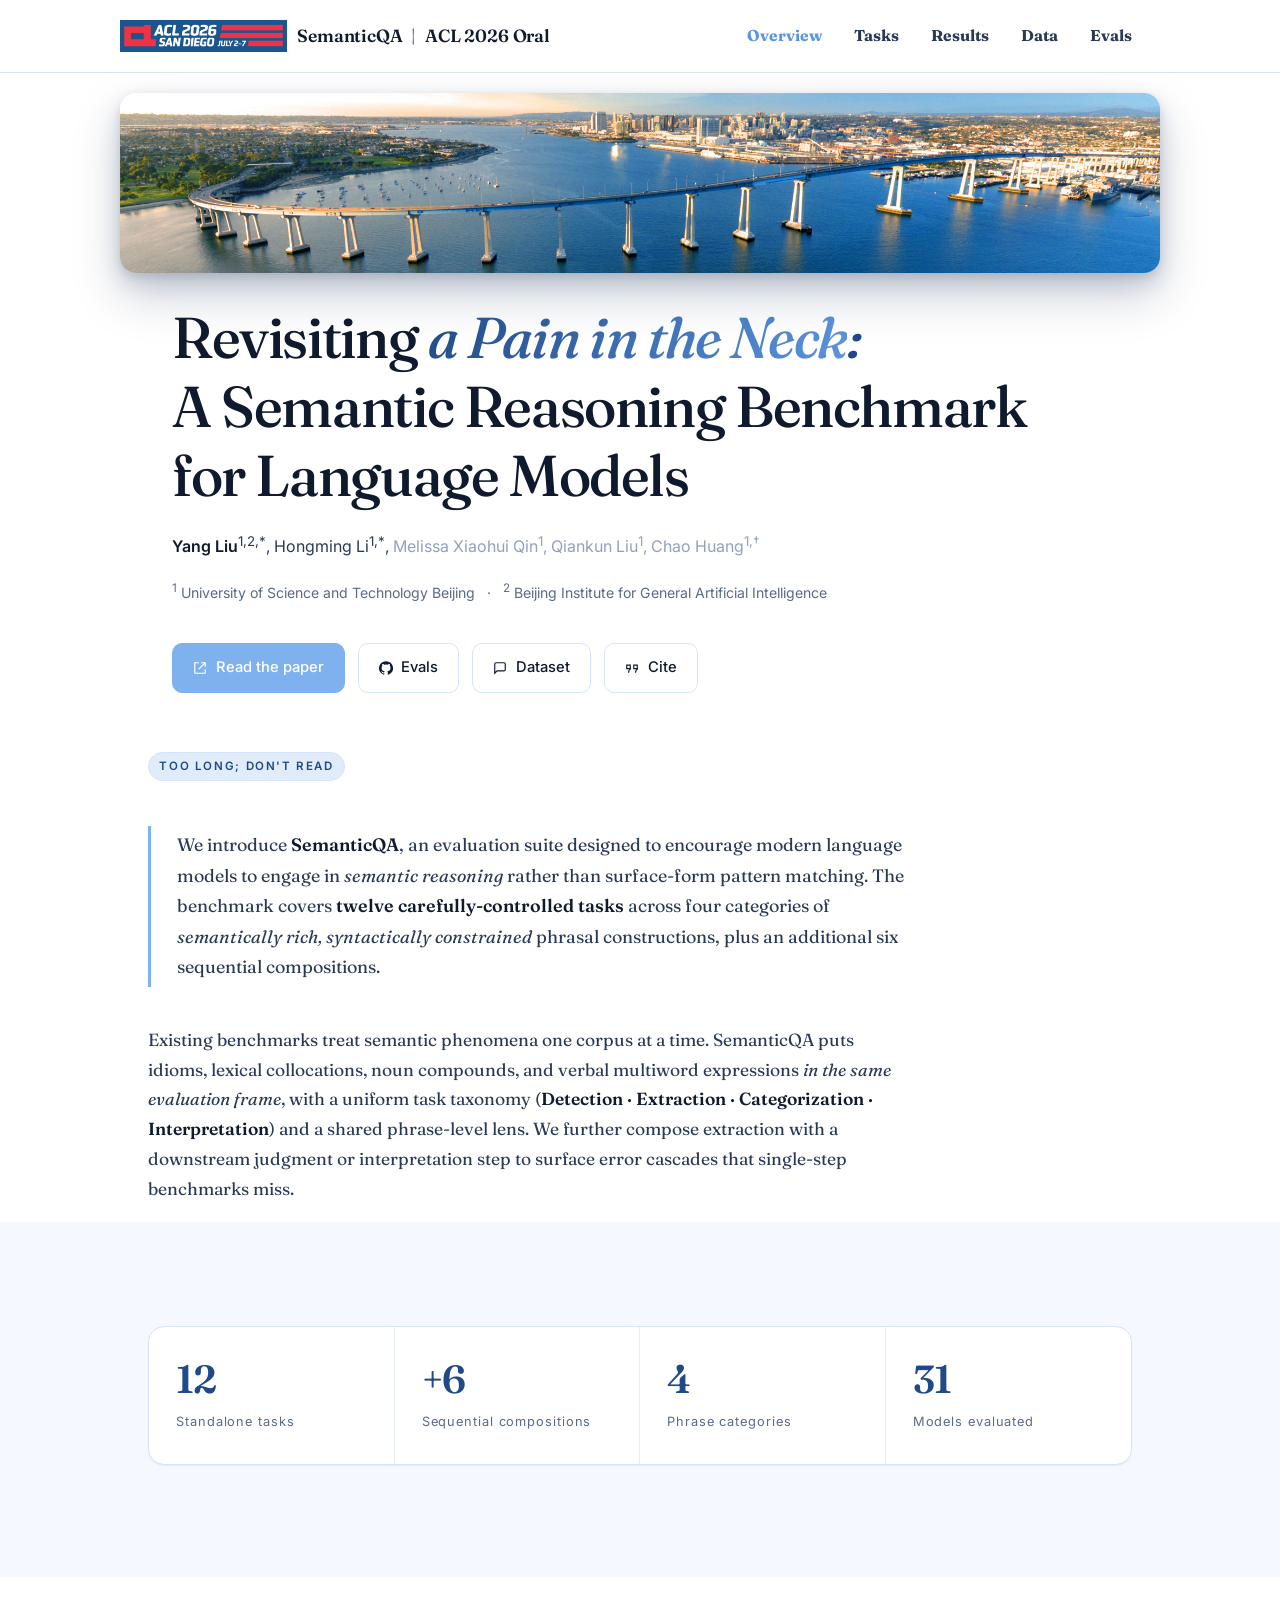
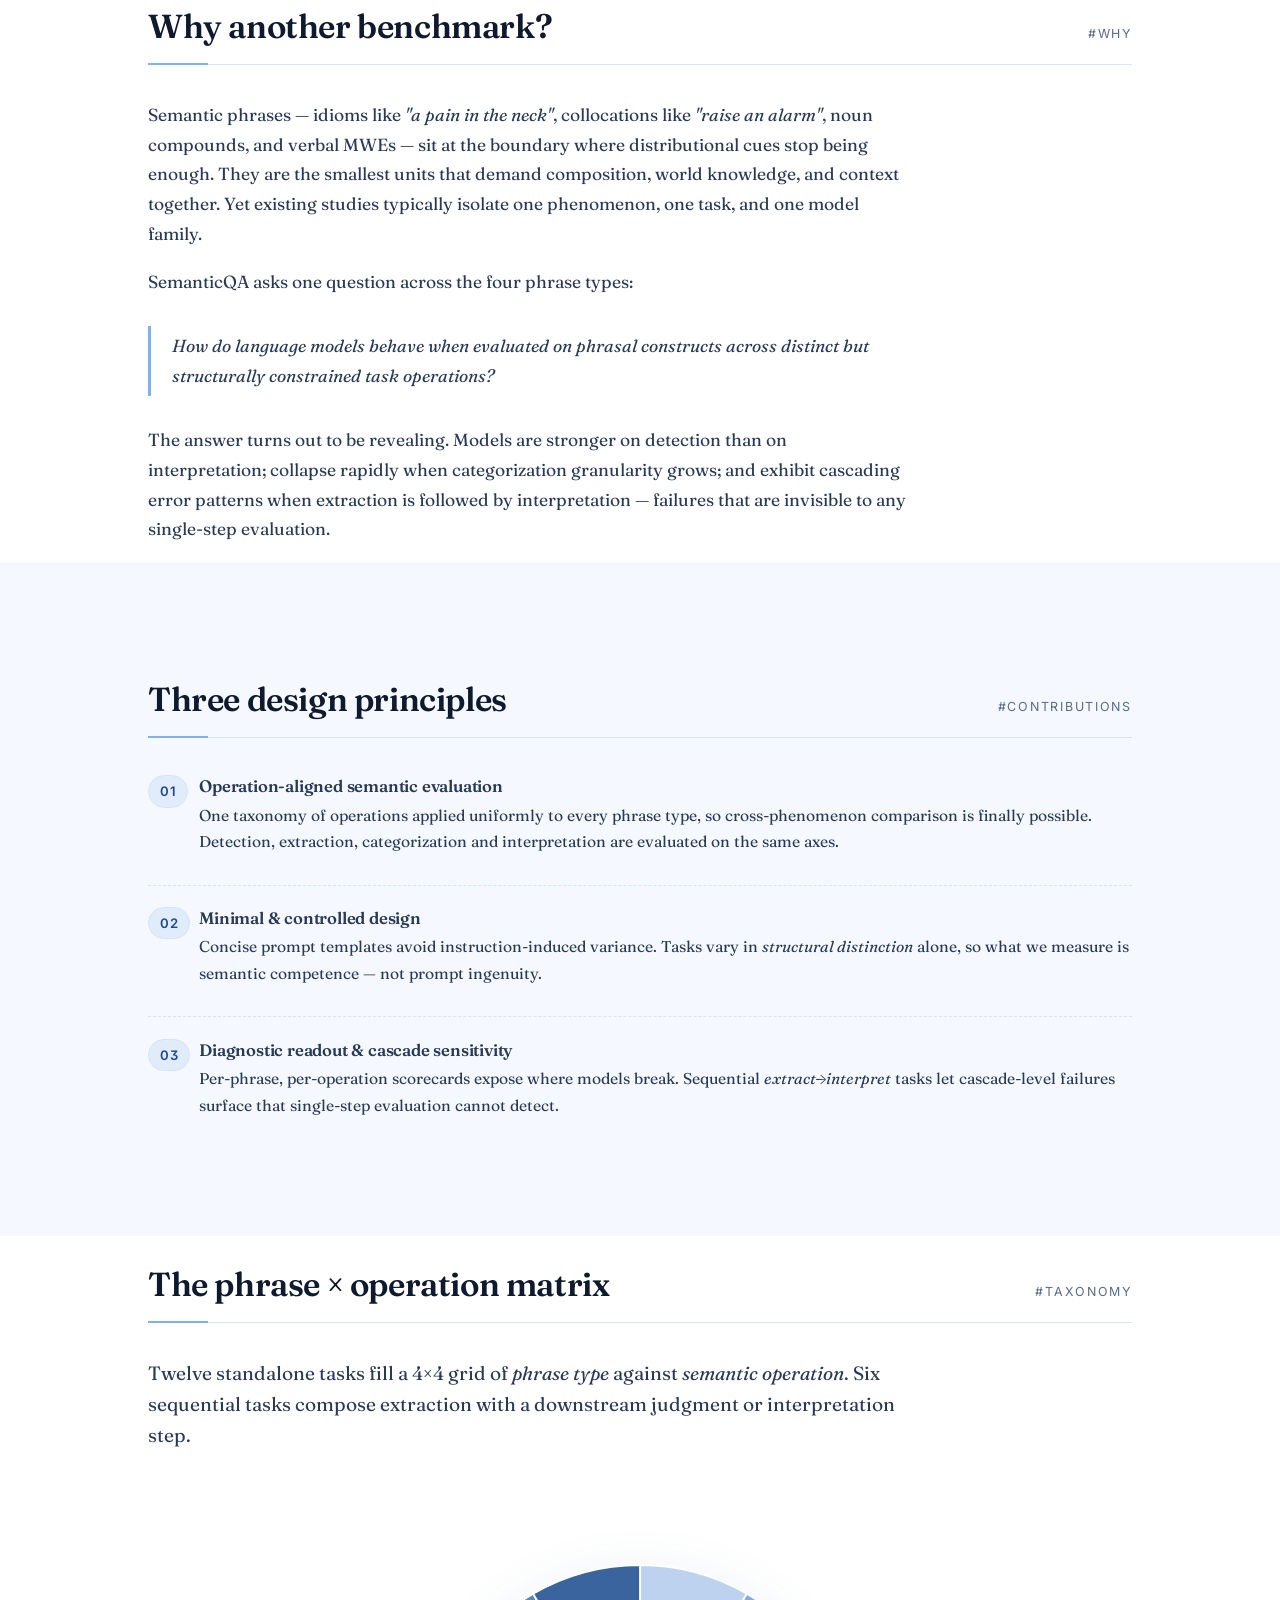
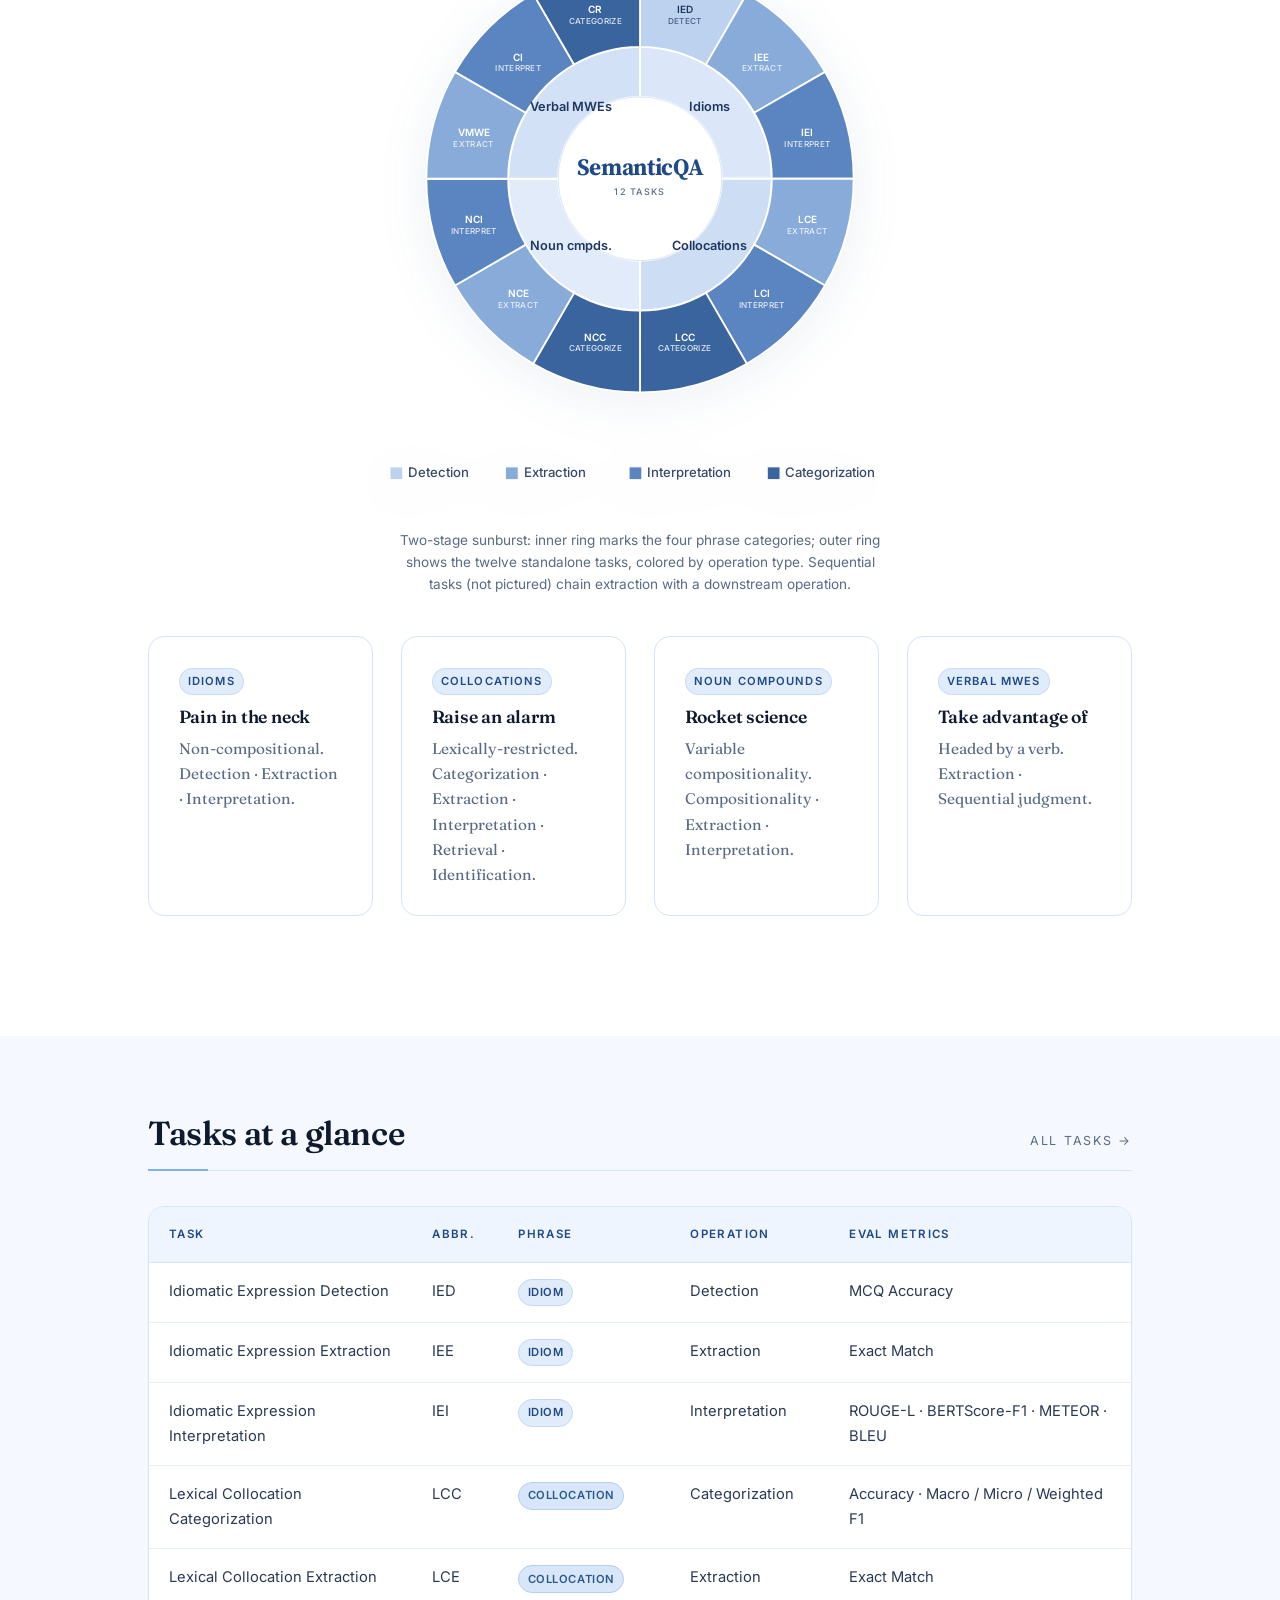
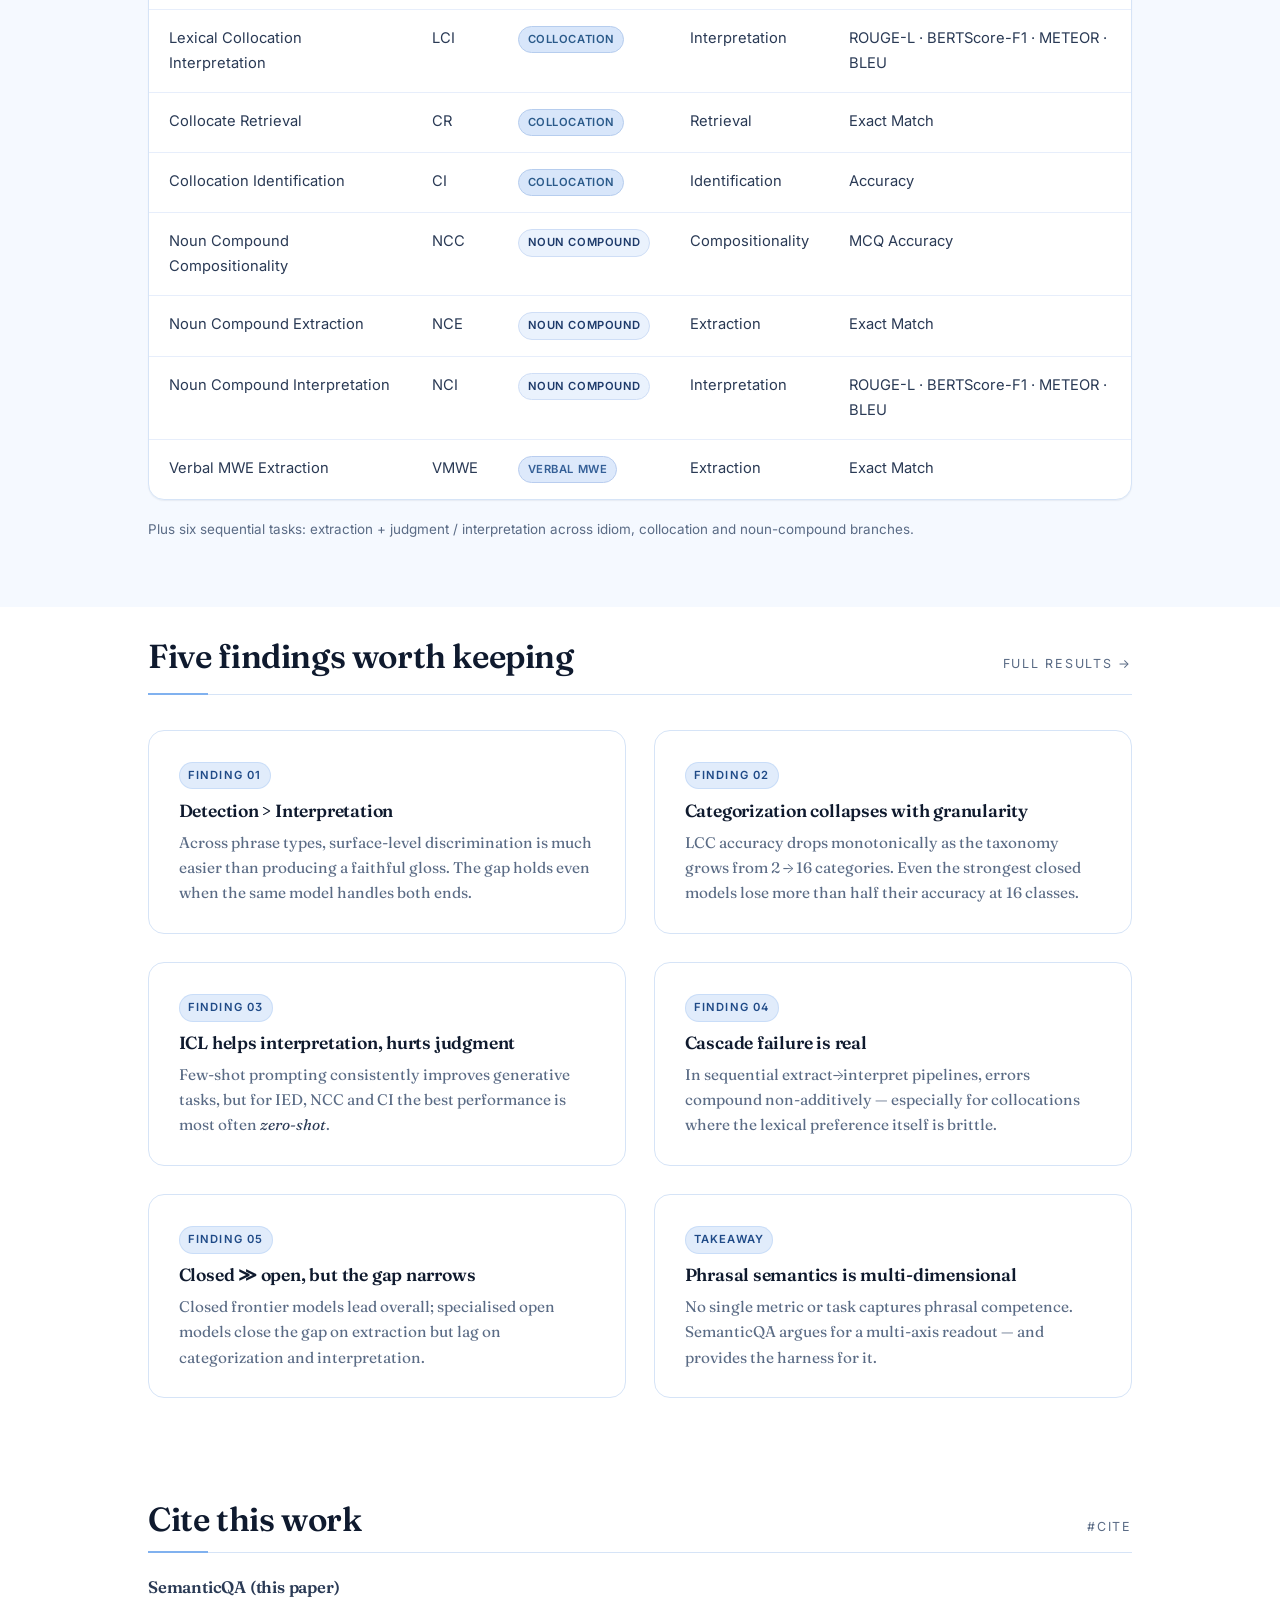
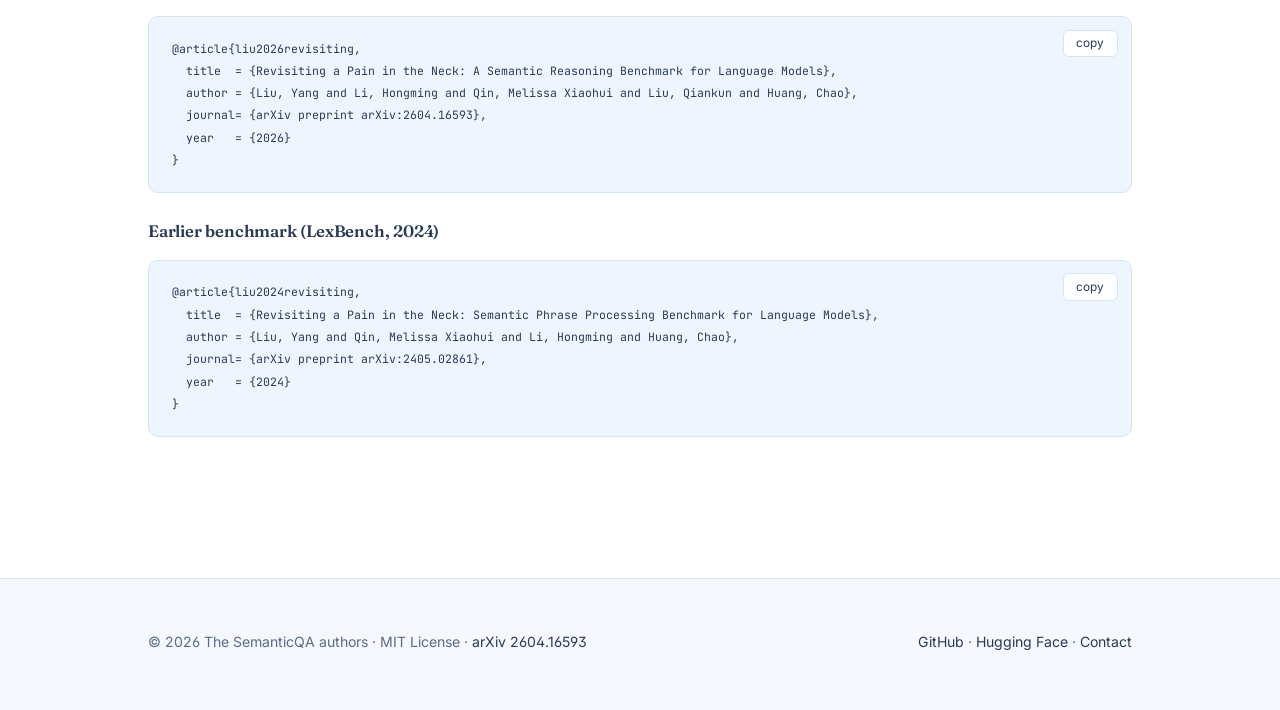
==== commit c7c1683a: "Remove equal contribution note line; keep hero title 'a Pain in the Neck' on one row for iPhone 13-1" ====
--- a/index.html
+++ b/index.html
@@ -52,11 +52,6 @@
     <sup>1</sup> University of Science and Technology Beijing &nbsp; · &nbsp;
     <sup>2</sup> Beijing Institute for General Artificial Intelligence
   </p>
-  <p class="affil affil-note">
-    <sup>*</sup> Equal contribution &nbsp; · &nbsp;
-    <sup>†</sup> Corresponding author
-  </p>
-
   <div class="actions">
     <a class="btn btn-primary" href="https://arxiv.org/abs/2604.16593">
       <svg class="ico" viewBox="0 0 24 24" fill="none" stroke="currentColor" stroke-width="2"><path d="M14 3h7v7"/><path d="M10 14L21 3"/><path d="M21 14v7H3V3h7"/></svg>
--- a/assets/css/site.css
+++ b/assets/css/site.css
@@ -377,9 +377,10 @@
 @media (max-width: 900px) { .hero { padding: 1.4rem 2.25rem 3rem; } }
 @media (max-width: 640px) { .hero { padding: 1.05rem 1.25rem 2.5rem; } }
 
-/* iPhone 13 Pro → 17 Pro: narrow the hero title only */
-@media (min-width: 390px) and (max-width: 412px) {
-  .hero h1 { max-width: 17ch; }
+/* iPhone 13 Pro → 17 Pro: keep "a Pain in the Neck" on one line */
+@media (min-width: 390px) and (max-width: 430px) {
+  .hero h1 { max-width: none; font-size: 1.85rem; line-height: 1.18; }
+  .hero h1 .pain { white-space: nowrap; }
 }
 .hero::before, .hero::after { display: none; }
 .hero .meta {
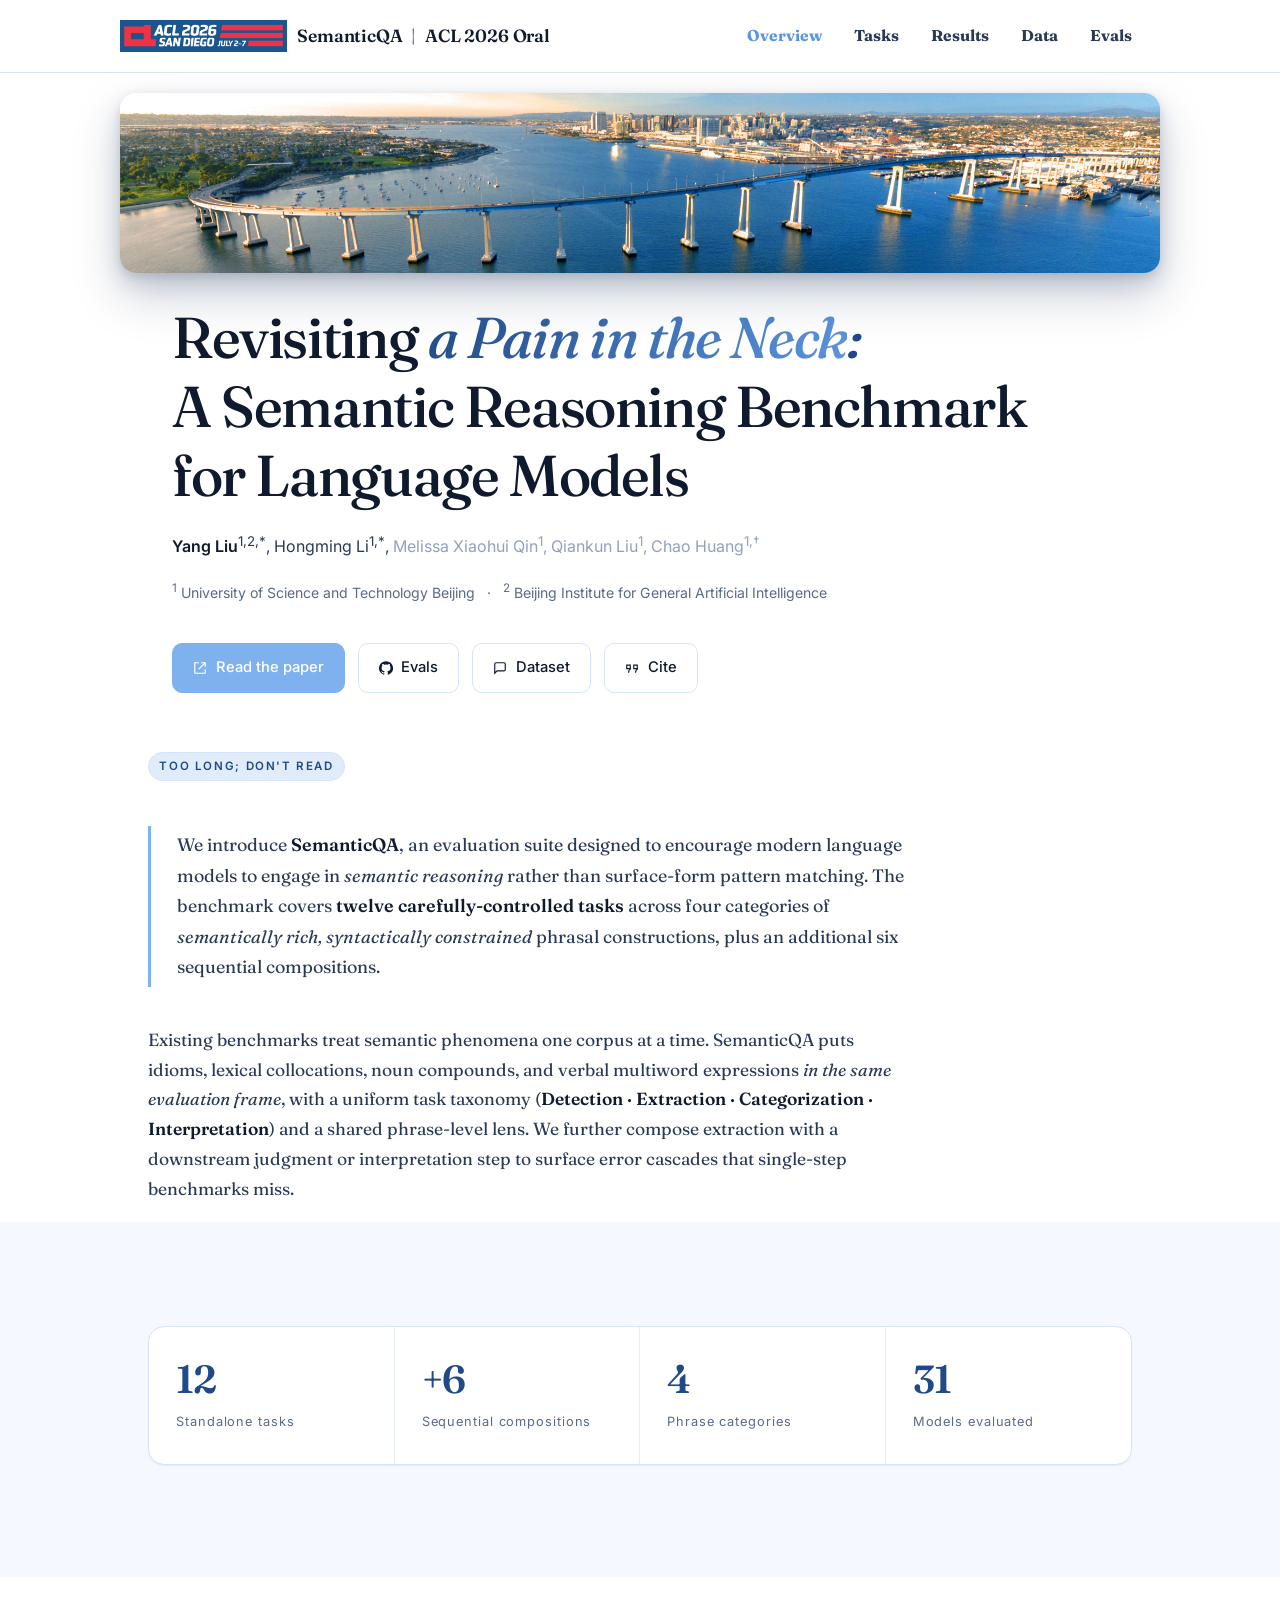
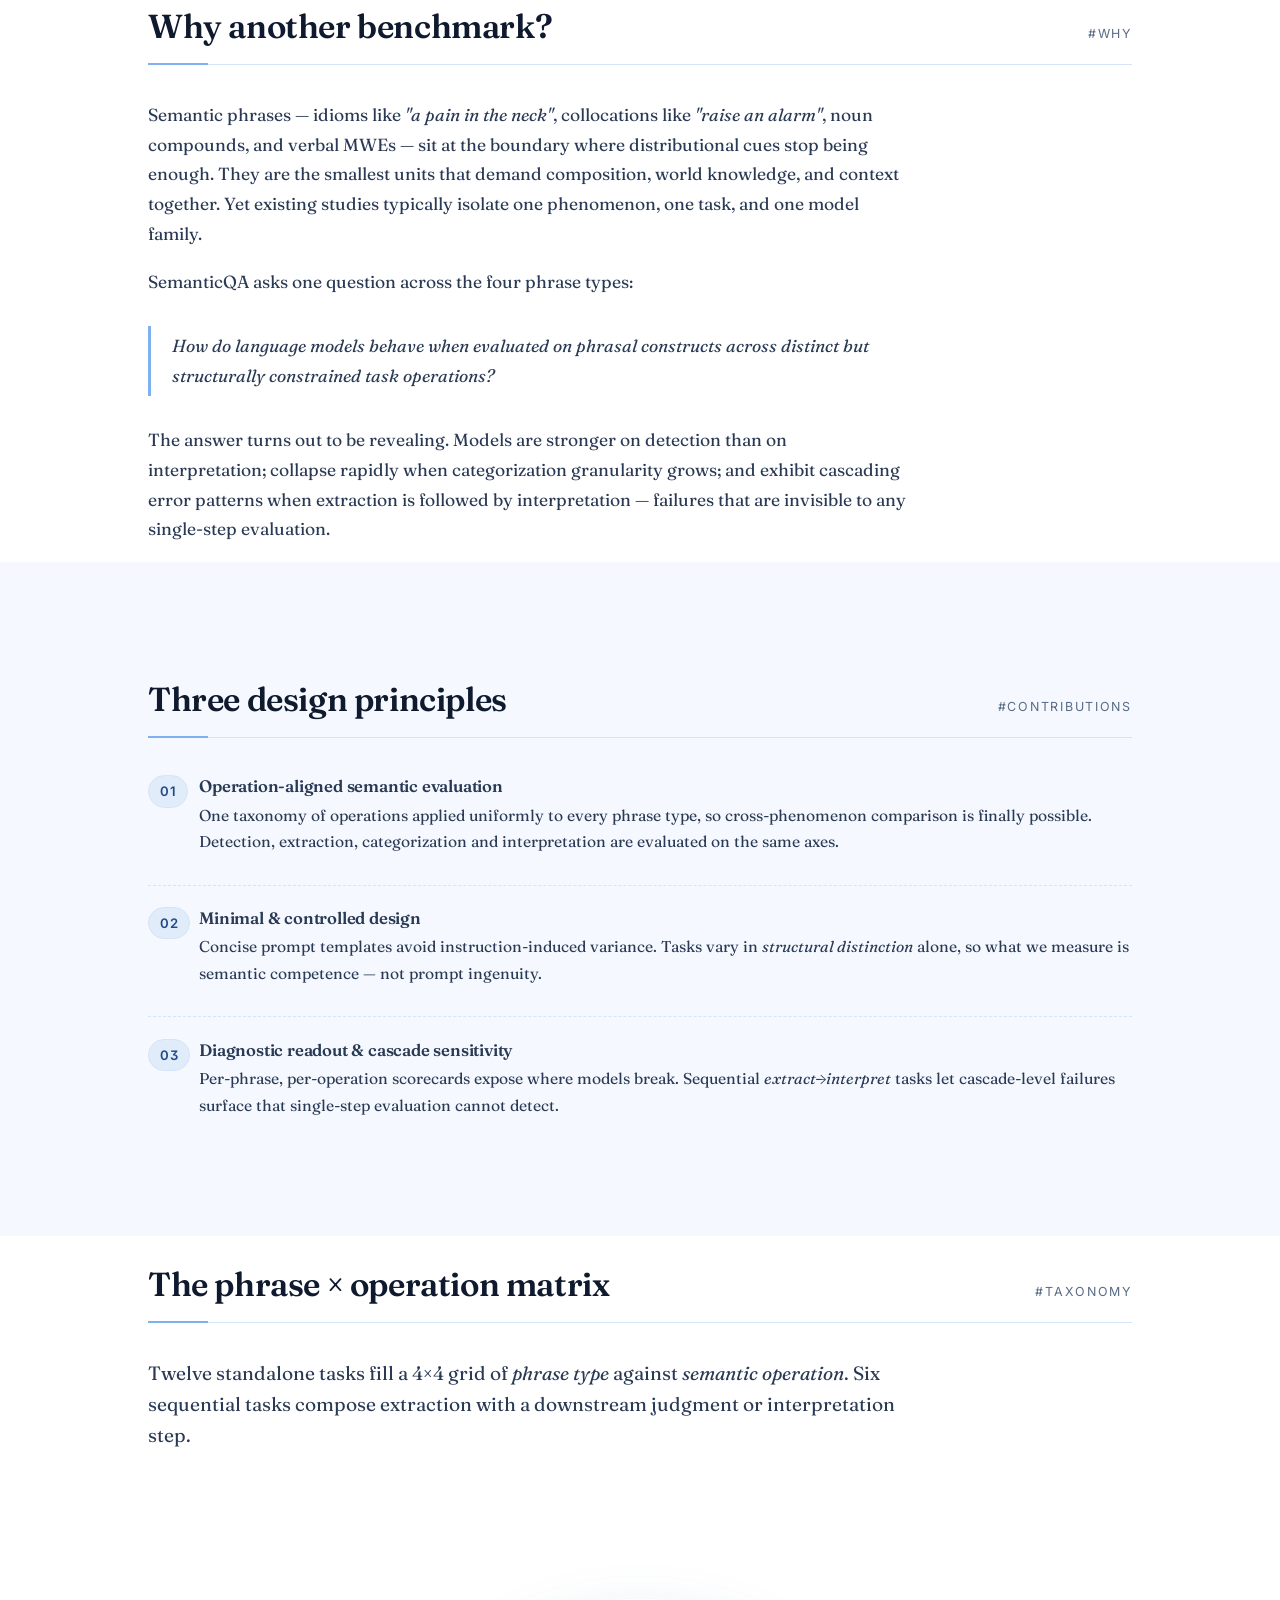
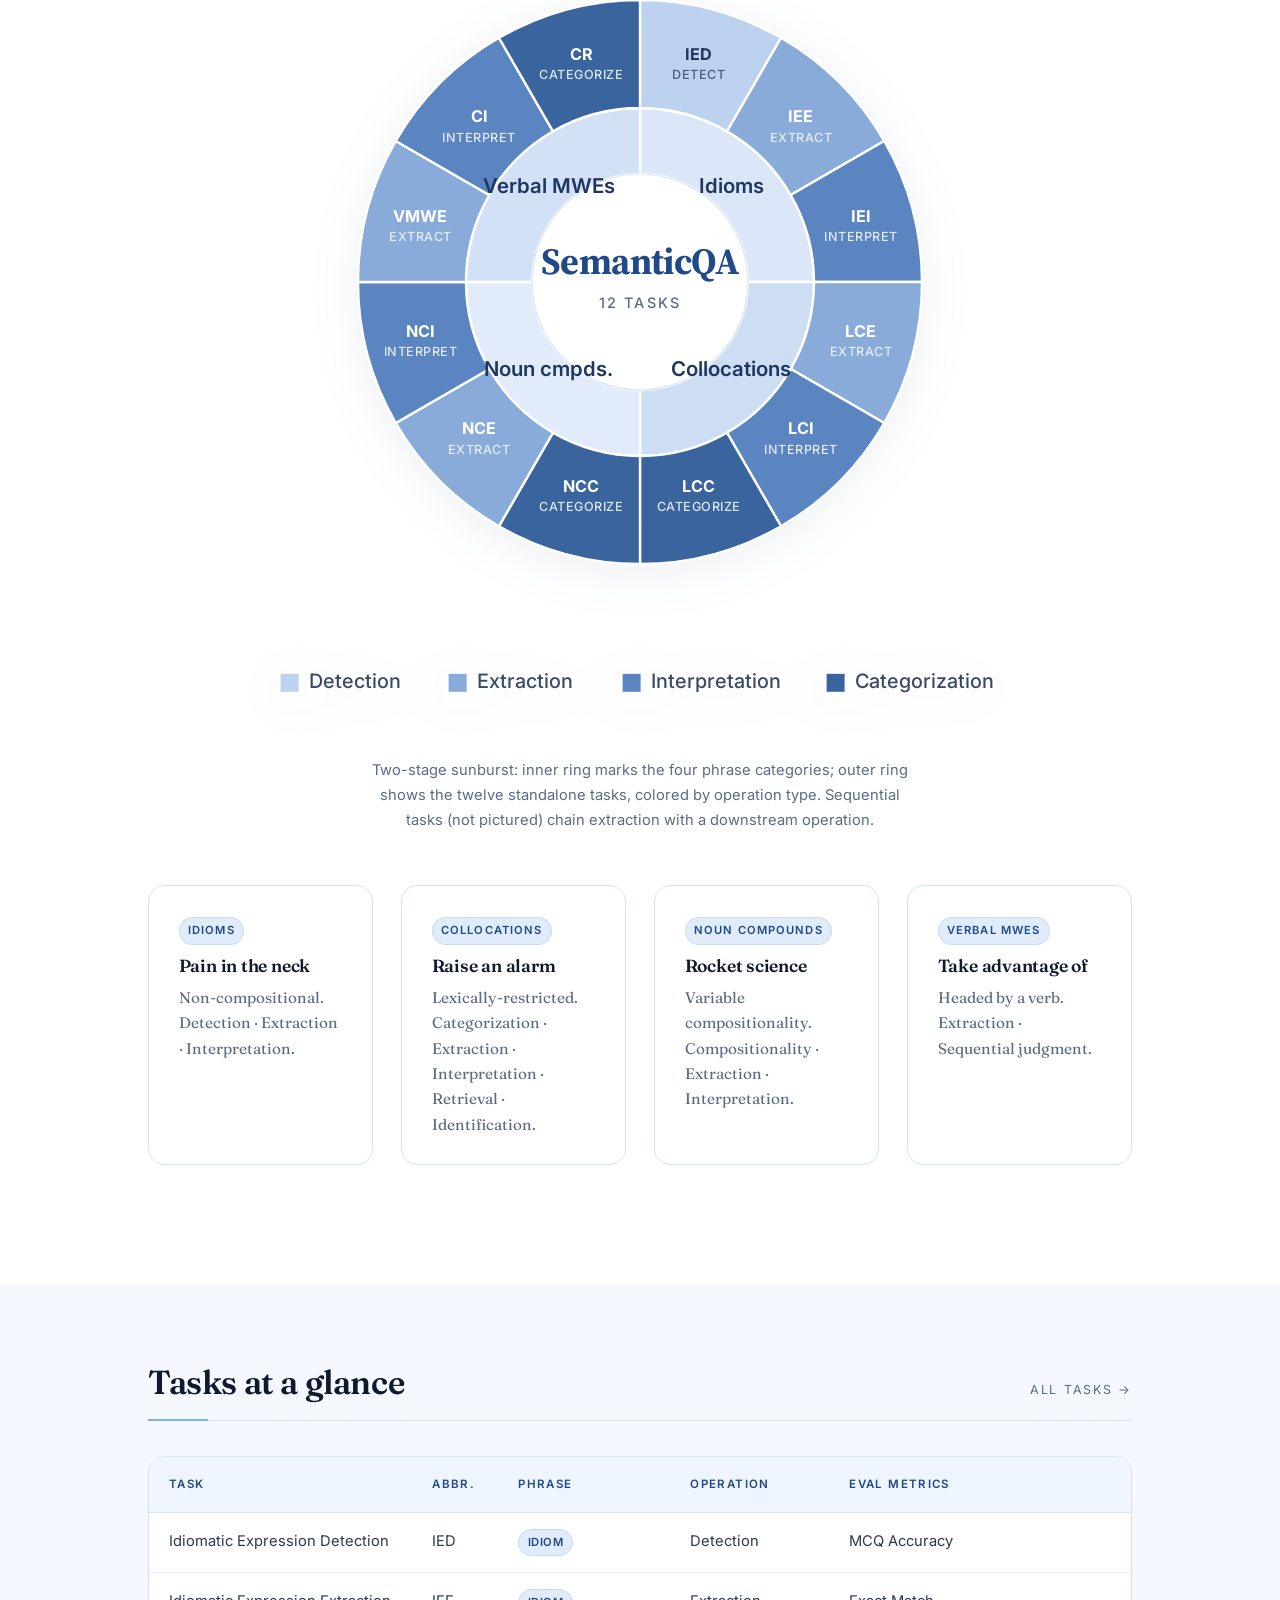
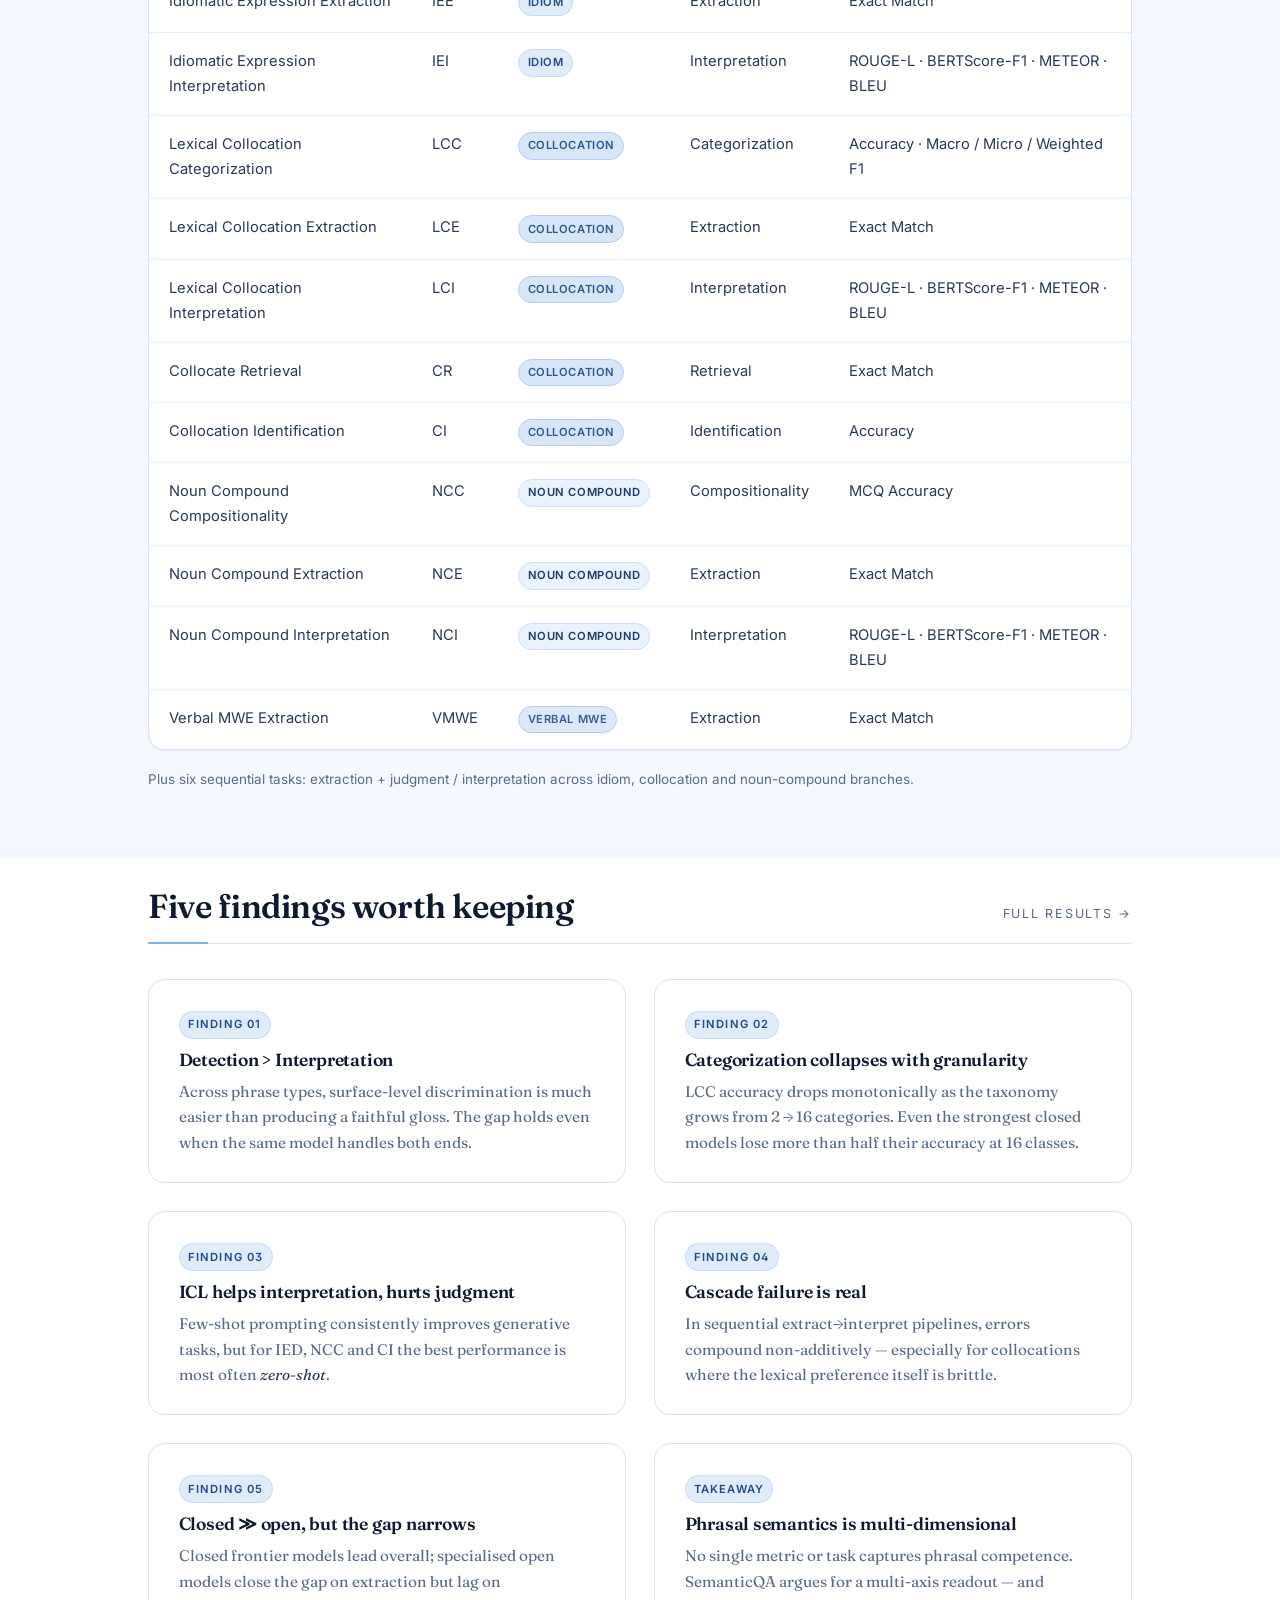
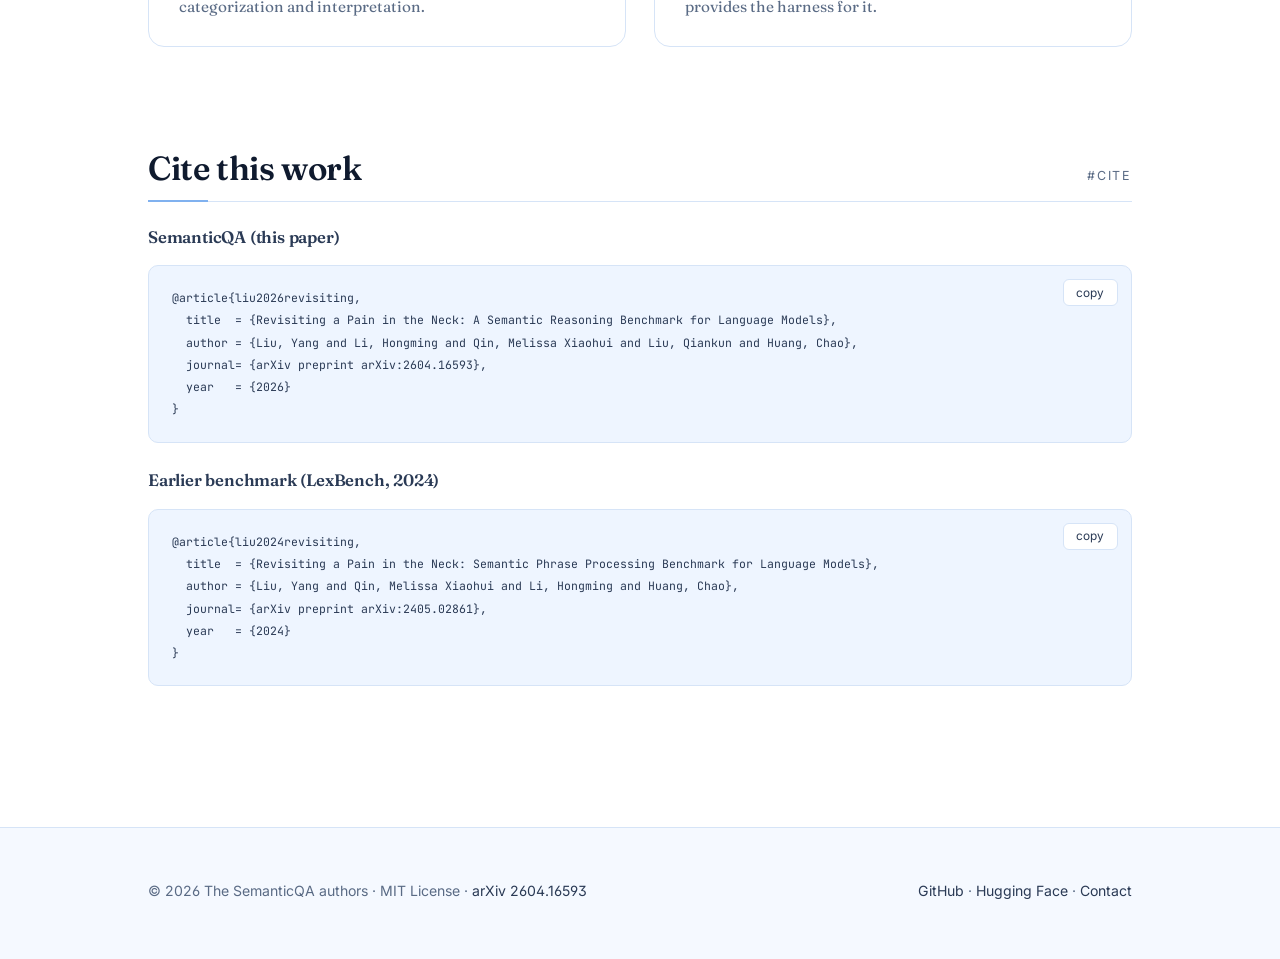
==== commit 4ffd1c48: "Enlarge sunburst chart fonts/padding; shrink nav burger menu" ====
--- a/index.html
+++ b/index.html
@@ -167,17 +167,17 @@
   </p>
 
   <figure class="taxonomy-figure">
-    <svg viewBox="0 0 600 660" xmlns="http://www.w3.org/2000/svg" role="img" aria-label="Phrase by operation sunburst">
+    <svg viewBox="0 0 600 670" xmlns="http://www.w3.org/2000/svg" role="img" aria-label="Phrase by operation sunburst">
       <defs>
         <style>
           .seg     { stroke: #ffffff; stroke-width: 2; }
-          .ph      { font: 600 14px "Inter", system-ui; fill: #1f3760; }
-          .tk      { font: 600 11px "Inter", system-ui; fill: #ffffff; }
-          .tk-sub  { font: 500 9px  "Inter", system-ui; fill: #f1f4fa; letter-spacing: .04em; text-transform: uppercase; opacity: .9; }
+          .ph      { font: 600 17px "Inter", system-ui; fill: #1f3760; }
+          .tk      { font: 700 13.5px "Inter", system-ui; fill: #ffffff; }
+          .tk-sub  { font: 500 10.5px "Inter", system-ui; fill: #f1f4fa; letter-spacing: .04em; text-transform: uppercase; opacity: .9; }
           .tk-dark { fill: #1f3760; }
           .tk-dark-sub { fill: #4a5d80; opacity: 1; }
-          .center  { font: 700 26px "Source Serif 4", Georgia, serif; fill: #1f4a87; letter-spacing: -.015em; }
-          .center2 { font: 500 10px "Inter", system-ui; fill: #5a6b85; letter-spacing: .14em; text-transform: uppercase; }
+          .center  { font: 700 31px "Source Serif 4", Georgia, serif; fill: #1f4a87; letter-spacing: -.015em; }
+          .center2 { font: 500 12px "Inter", system-ui; fill: #5a6b85; letter-spacing: .14em; text-transform: uppercase; }
         </style>
       </defs>
 
@@ -207,8 +207,8 @@
 
       <!-- center hub : enlarged title -->
       <circle cx="300" cy="300" r="90" fill="#ffffff" stroke="#d6e4f7"/>
-      <text x="300" y="296" text-anchor="middle" class="center">SemanticQA</text>
-      <text x="300" y="318" text-anchor="middle" class="center2">12 tasks</text>
+      <text x="300" y="293" text-anchor="middle" class="center">SemanticQA</text>
+      <text x="300" y="322" text-anchor="middle" class="center2">12 tasks</text>
 
       <!-- inner ring labels (phrase types) -->
       <text x="376" y="226" text-anchor="middle" class="ph">Idioms</text>
@@ -218,33 +218,33 @@
 
       <!-- outer ring labels (tasks) at r ≈ 190 -->
       <g text-anchor="middle">
-        <text x="349" y="118" class="tk tk-dark">IED</text><text x="349" y="130" class="tk-sub tk-dark-sub">Detect</text>
-        <text x="434" y="170" class="tk">IEE</text><text x="434" y="182" class="tk-sub">Extract</text>
-        <text x="484" y="253" class="tk">IEI</text><text x="484" y="265" class="tk-sub">Interpret</text>
-        <text x="484" y="349" class="tk">LCE</text><text x="484" y="361" class="tk-sub">Extract</text>
-        <text x="434" y="430" class="tk">LCI</text><text x="434" y="442" class="tk-sub">Interpret</text>
-        <text x="349" y="478" class="tk">LCC</text><text x="349" y="490" class="tk-sub">Categorize</text>
-        <text x="251" y="478" class="tk">NCC</text><text x="251" y="490" class="tk-sub">Categorize</text>
-        <text x="166" y="430" class="tk">NCE</text><text x="166" y="442" class="tk-sub">Extract</text>
-        <text x="117" y="349" class="tk">NCI</text><text x="117" y="361" class="tk-sub">Interpret</text>
-        <text x="117" y="253" class="tk">VMWE</text><text x="117" y="265" class="tk-sub">Extract</text>
-        <text x="166" y="170" class="tk">CI</text><text x="166" y="182" class="tk-sub">Interpret</text>
-        <text x="251" y="118" class="tk">CR</text><text x="251" y="130" class="tk-sub">Categorize</text>
+        <text x="349" y="115" class="tk tk-dark">IED</text><text x="349" y="131" class="tk-sub tk-dark-sub">Detect</text>
+        <text x="434" y="167" class="tk">IEE</text><text x="434" y="183" class="tk-sub">Extract</text>
+        <text x="484" y="250" class="tk">IEI</text><text x="484" y="266" class="tk-sub">Interpret</text>
+        <text x="484" y="346" class="tk">LCE</text><text x="484" y="362" class="tk-sub">Extract</text>
+        <text x="434" y="427" class="tk">LCI</text><text x="434" y="443" class="tk-sub">Interpret</text>
+        <text x="349" y="475" class="tk">LCC</text><text x="349" y="491" class="tk-sub">Categorize</text>
+        <text x="251" y="475" class="tk">NCC</text><text x="251" y="491" class="tk-sub">Categorize</text>
+        <text x="166" y="427" class="tk">NCE</text><text x="166" y="443" class="tk-sub">Extract</text>
+        <text x="117" y="346" class="tk">NCI</text><text x="117" y="362" class="tk-sub">Interpret</text>
+        <text x="117" y="250" class="tk">VMWE</text><text x="117" y="266" class="tk-sub">Extract</text>
+        <text x="166" y="167" class="tk">CI</text><text x="166" y="183" class="tk-sub">Interpret</text>
+        <text x="251" y="115" class="tk">CR</text><text x="251" y="131" class="tk-sub">Categorize</text>
       </g>
 
       <!-- horizontal legend below the chart -->
-      <g transform="translate(300, 628)" font-family="Inter, system-ui" font-size="14.5" font-weight="500" fill="#3a4a66" text-anchor="start">
-        <g transform="translate(-275, 0)">
-          <rect x="0"  y="-11" width="14" height="14" fill="#bcd2ee" stroke="#fff" stroke-width="1"/><text x="20" y="0">Detection</text>
+      <g transform="translate(300, 638)" font-family="Inter, system-ui" font-size="16.5" font-weight="500" fill="#3a4a66" text-anchor="start">
+        <g transform="translate(-300, 0)">
+          <rect x="0"  y="-12" width="16" height="16" fill="#bcd2ee" stroke="#fff" stroke-width="1"/><text x="24" y="0">Detection</text>
         </g>
-        <g transform="translate(-148, 0)">
-          <rect x="0"  y="-11" width="14" height="14" fill="#88abd9" stroke="#fff" stroke-width="1"/><text x="20" y="0">Extraction</text>
+        <g transform="translate(-160, 0)">
+          <rect x="0"  y="-12" width="16" height="16" fill="#88abd9" stroke="#fff" stroke-width="1"/><text x="24" y="0">Extraction</text>
         </g>
-        <g transform="translate(-12, 0)">
-          <rect x="0"  y="-11" width="14" height="14" fill="#5a85c0" stroke="#fff" stroke-width="1"/><text x="20" y="0">Interpretation</text>
+        <g transform="translate(-15, 0)">
+          <rect x="0"  y="-12" width="16" height="16" fill="#5a85c0" stroke="#fff" stroke-width="1"/><text x="24" y="0">Interpretation</text>
         </g>
-        <g transform="translate(140, 0)">
-          <rect x="0"  y="-11" width="14" height="14" fill="#3a649e" stroke="#fff" stroke-width="1"/><text x="20" y="0">Categorization</text>
+        <g transform="translate(155, 0)">
+          <rect x="0"  y="-12" width="16" height="16" fill="#3a649e" stroke="#fff" stroke-width="1"/><text x="24" y="0">Categorization</text>
         </g>
       </g>
     </svg>
--- a/assets/css/site.css
+++ b/assets/css/site.css
@@ -291,30 +291,30 @@
 /* hamburger (hidden on desktop) */
 .nav-toggle {
   display: none;
-  width: 26px;
-  height: 26px;
+  width: 22px;
+  height: 22px;
   padding: 0;
   background: transparent;
   border: 1px solid var(--rule);
-  border-radius: 5px;
+  border-radius: 4px;
   cursor: pointer;
   position: relative;
   transition: border-color .2s, background .2s;
 }
 .nav-toggle span {
   position: absolute;
-  left: 6px; right: 6px;
+  left: 5px; right: 5px;
   height: 1.25px;
   background: var(--ink-2);
   border-radius: 2px;
   transition: transform .25s var(--ease-out), opacity .2s, top .25s var(--ease-out);
 }
-.nav-toggle span:nth-child(1) { top: 8px; }
-.nav-toggle span:nth-child(2) { top: 12px; }
-.nav-toggle span:nth-child(3) { top: 16px; }
-.nav-toggle[aria-expanded="true"] span:nth-child(1) { top: 12px; transform: rotate(45deg); }
+.nav-toggle span:nth-child(1) { top: 6px; }
+.nav-toggle span:nth-child(2) { top: 10px; }
+.nav-toggle span:nth-child(3) { top: 14px; }
+.nav-toggle[aria-expanded="true"] span:nth-child(1) { top: 10px; transform: rotate(45deg); }
 .nav-toggle[aria-expanded="true"] span:nth-child(2) { opacity: 0; }
-.nav-toggle[aria-expanded="true"] span:nth-child(3) { top: 12px; transform: rotate(-45deg); }
+.nav-toggle[aria-expanded="true"] span:nth-child(3) { top: 10px; transform: rotate(-45deg); }
 
 @media (max-width: 760px) {
   .nav-toggle { display: block; }
--- a/assets/css/site2.css
+++ b/assets/css/site2.css
@@ -288,13 +288,13 @@
 /* ----- taxonomy radial figure ----------------------------------- */
 .taxonomy-figure {
   display: flex; flex-direction: column; align-items: center;
-  margin: 3.5rem 0 2.5rem;
+  margin: 4.5rem 0 3.25rem;
+  padding: 0 1rem;
 }
 .taxonomy-figure svg {
-  max-width: 600px;
+  max-width: 720px;
   width: 100%;
   height: auto;
-  aspect-ratio: 1 / 1;
   filter: drop-shadow(0 8px 24px rgba(30, 60, 110, .08));
   transition: transform .6s var(--ease-out);
 }
@@ -305,12 +305,12 @@
 }
 .taxonomy-figure figcaption {
   font-family: var(--anthropicSans);
-  font-size: .85rem;
+  font-size: .92rem;
   color: var(--muted);
   text-align: center;
-  margin-top: 1.4rem;
-  max-width: 56ch;
-  line-height: 1.65;
+  margin-top: 2rem;
+  max-width: 60ch;
+  line-height: 1.7;
 }
 
 /* ----- chart figure (line/bar SVGs) ----------------------------- */
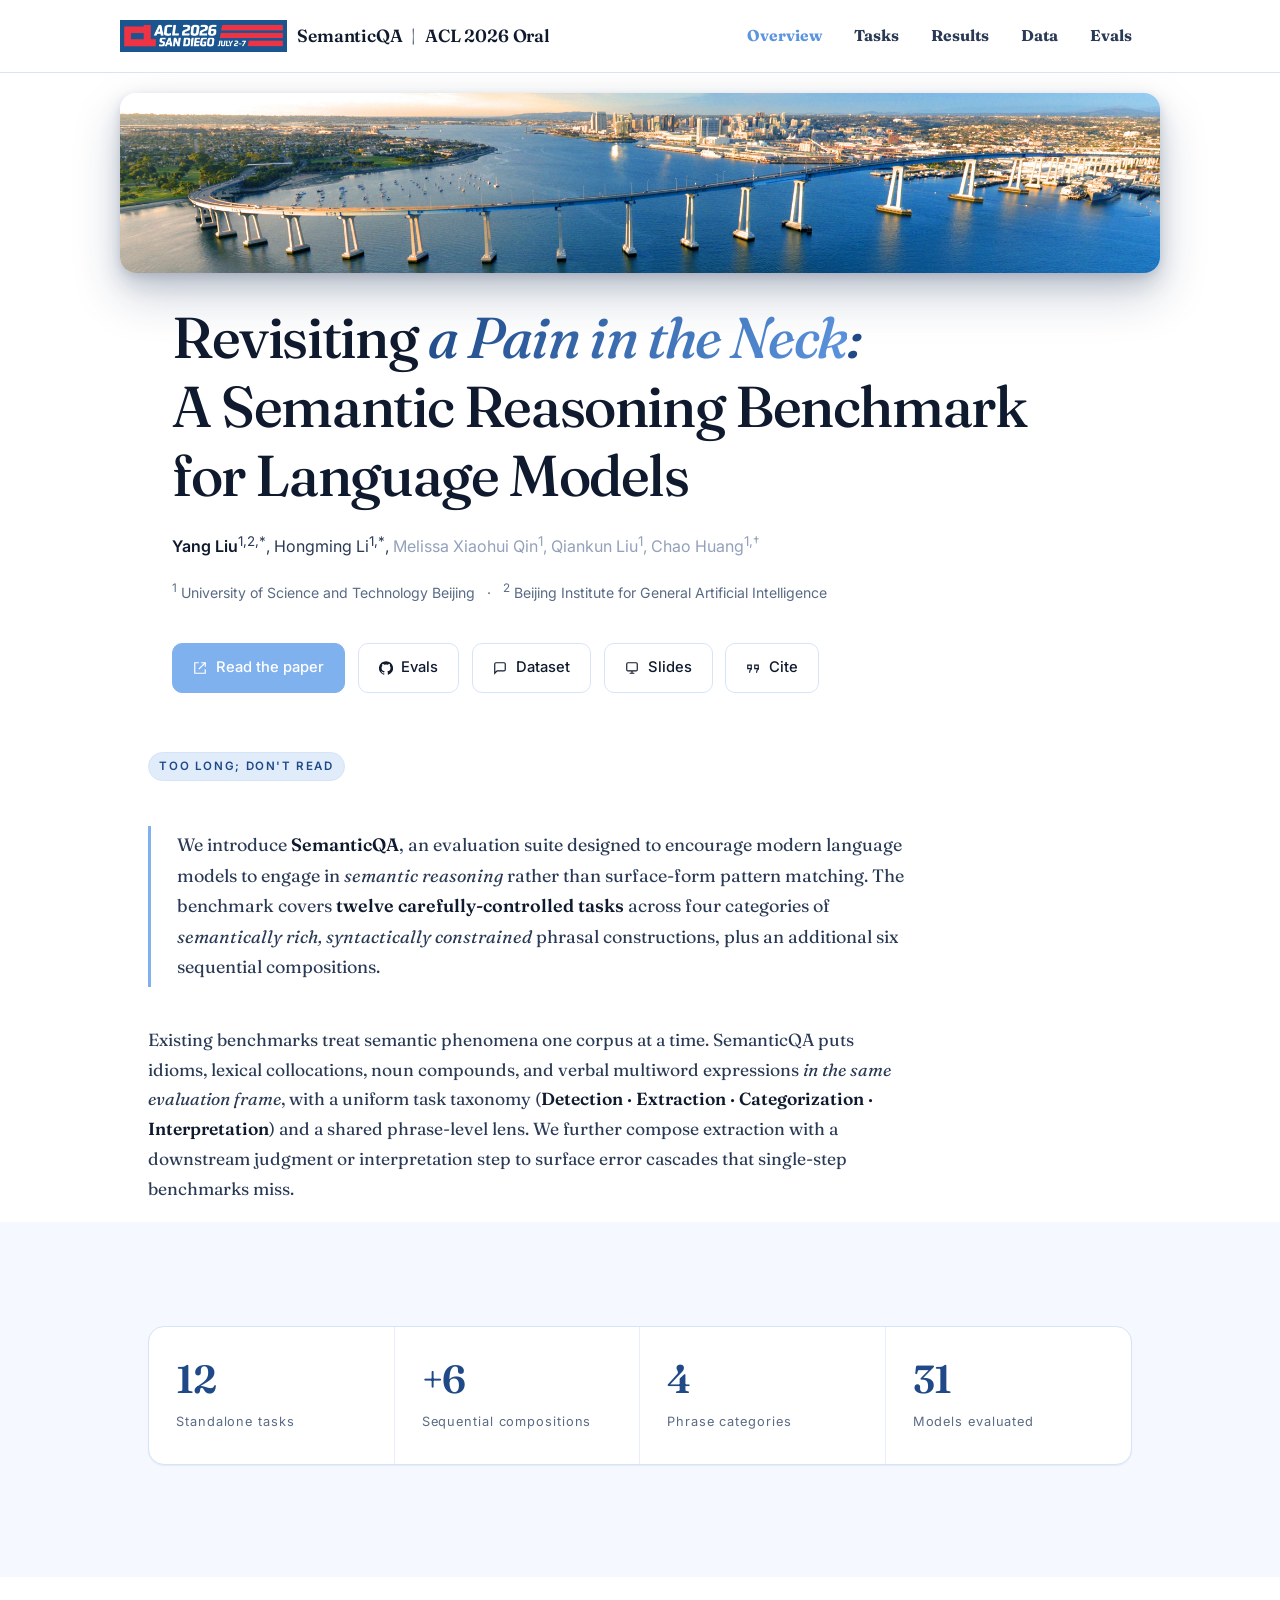
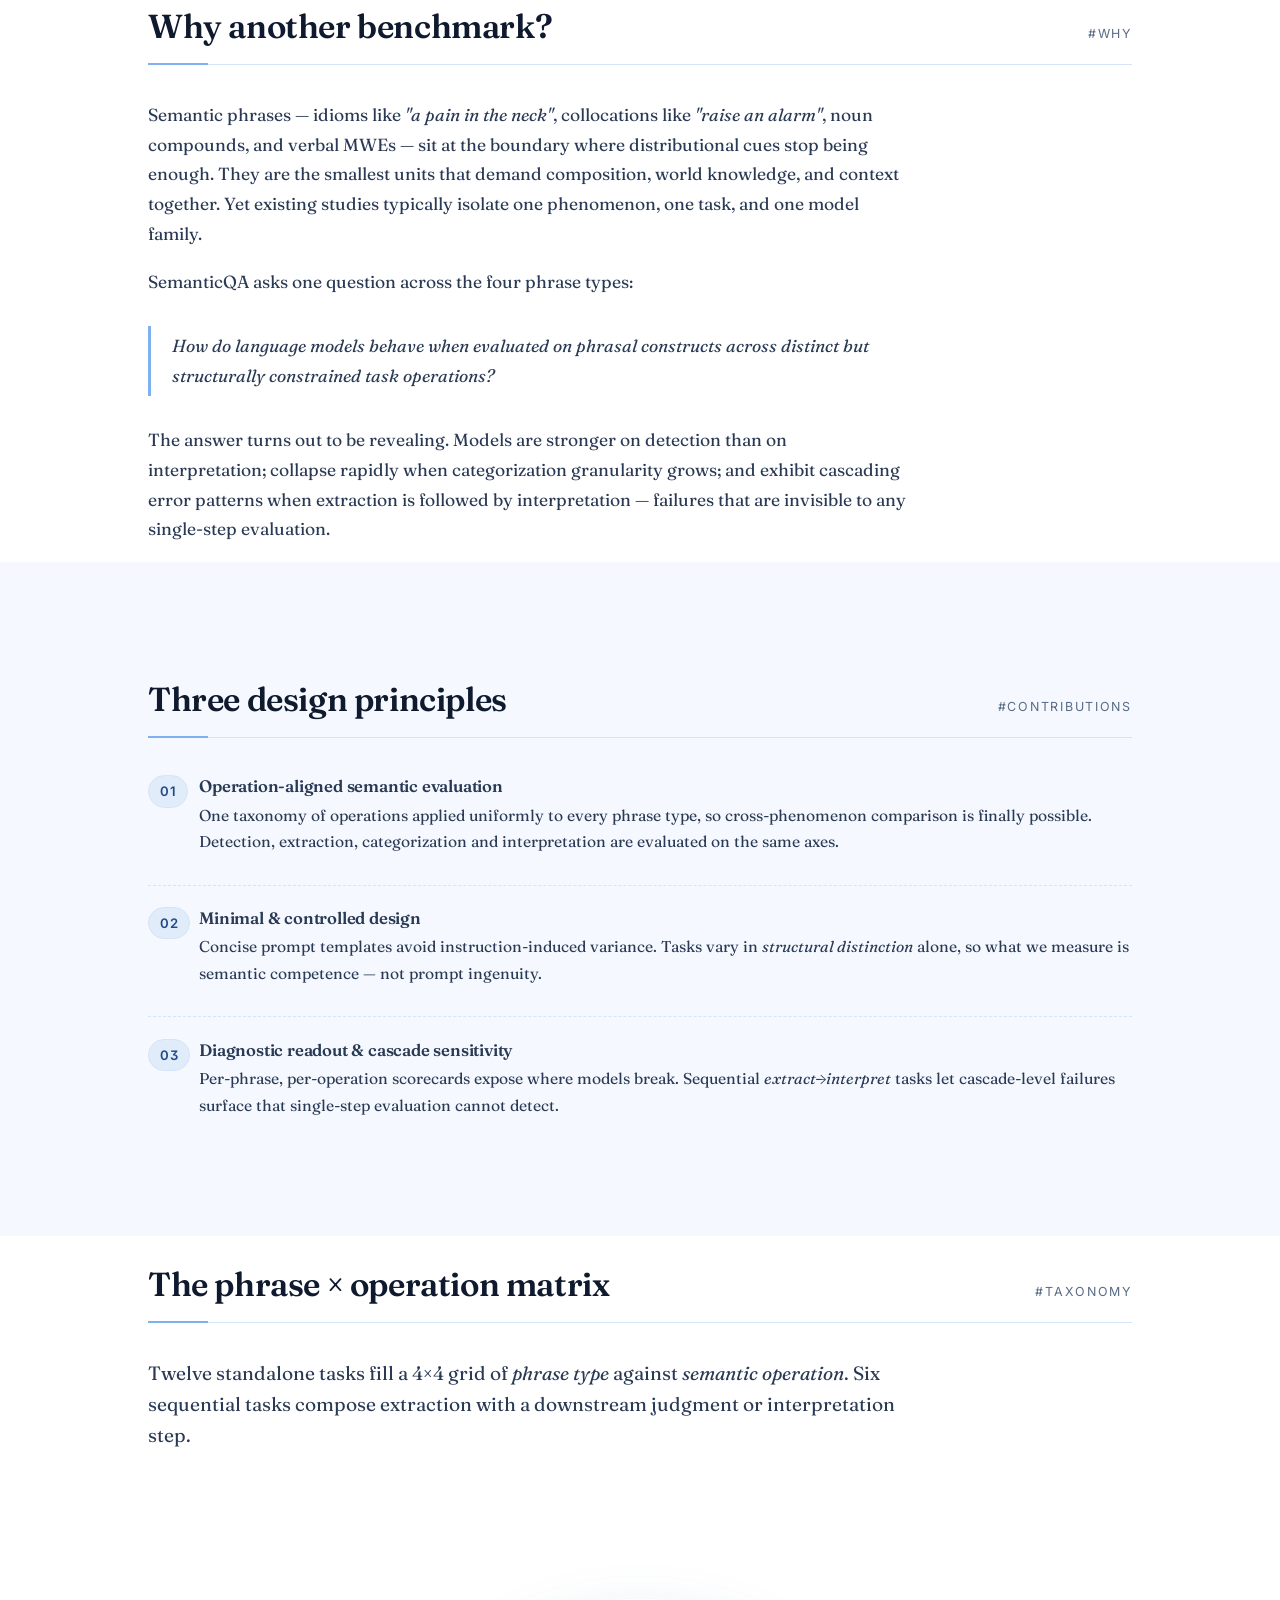
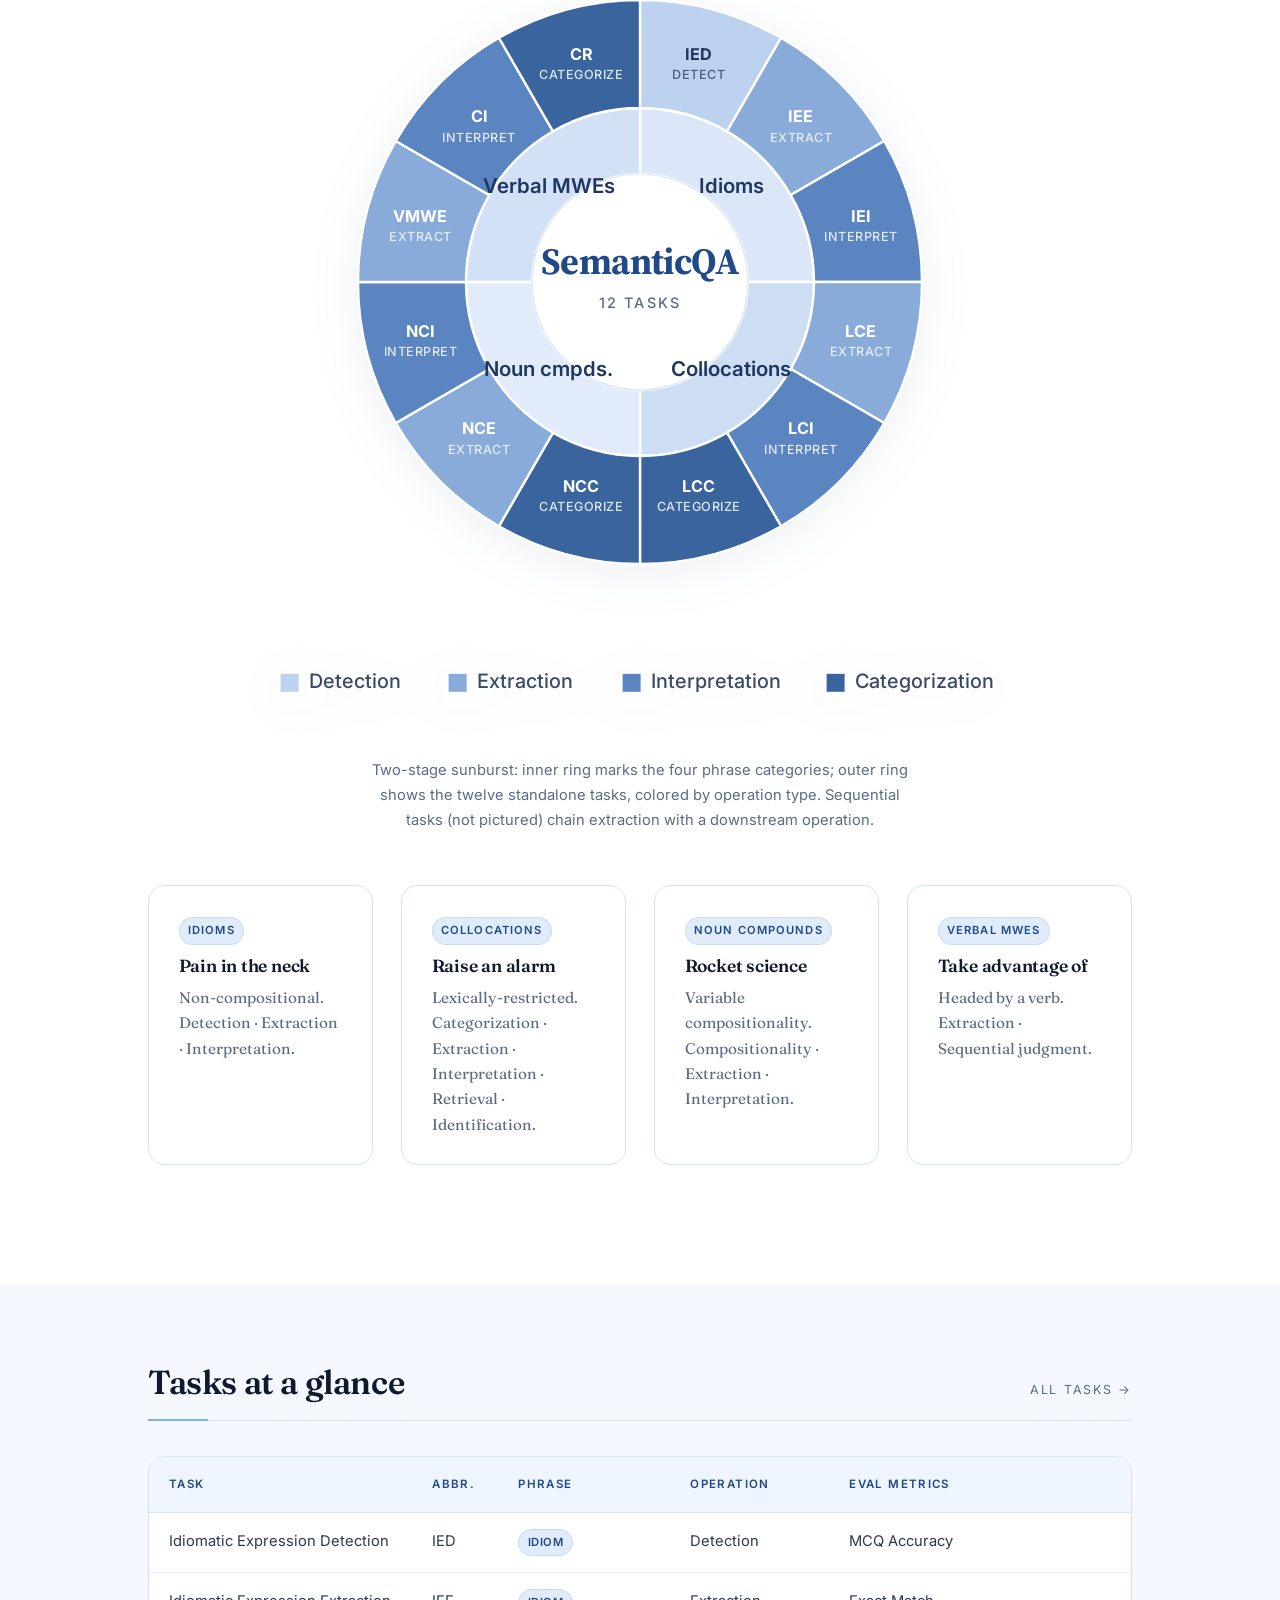
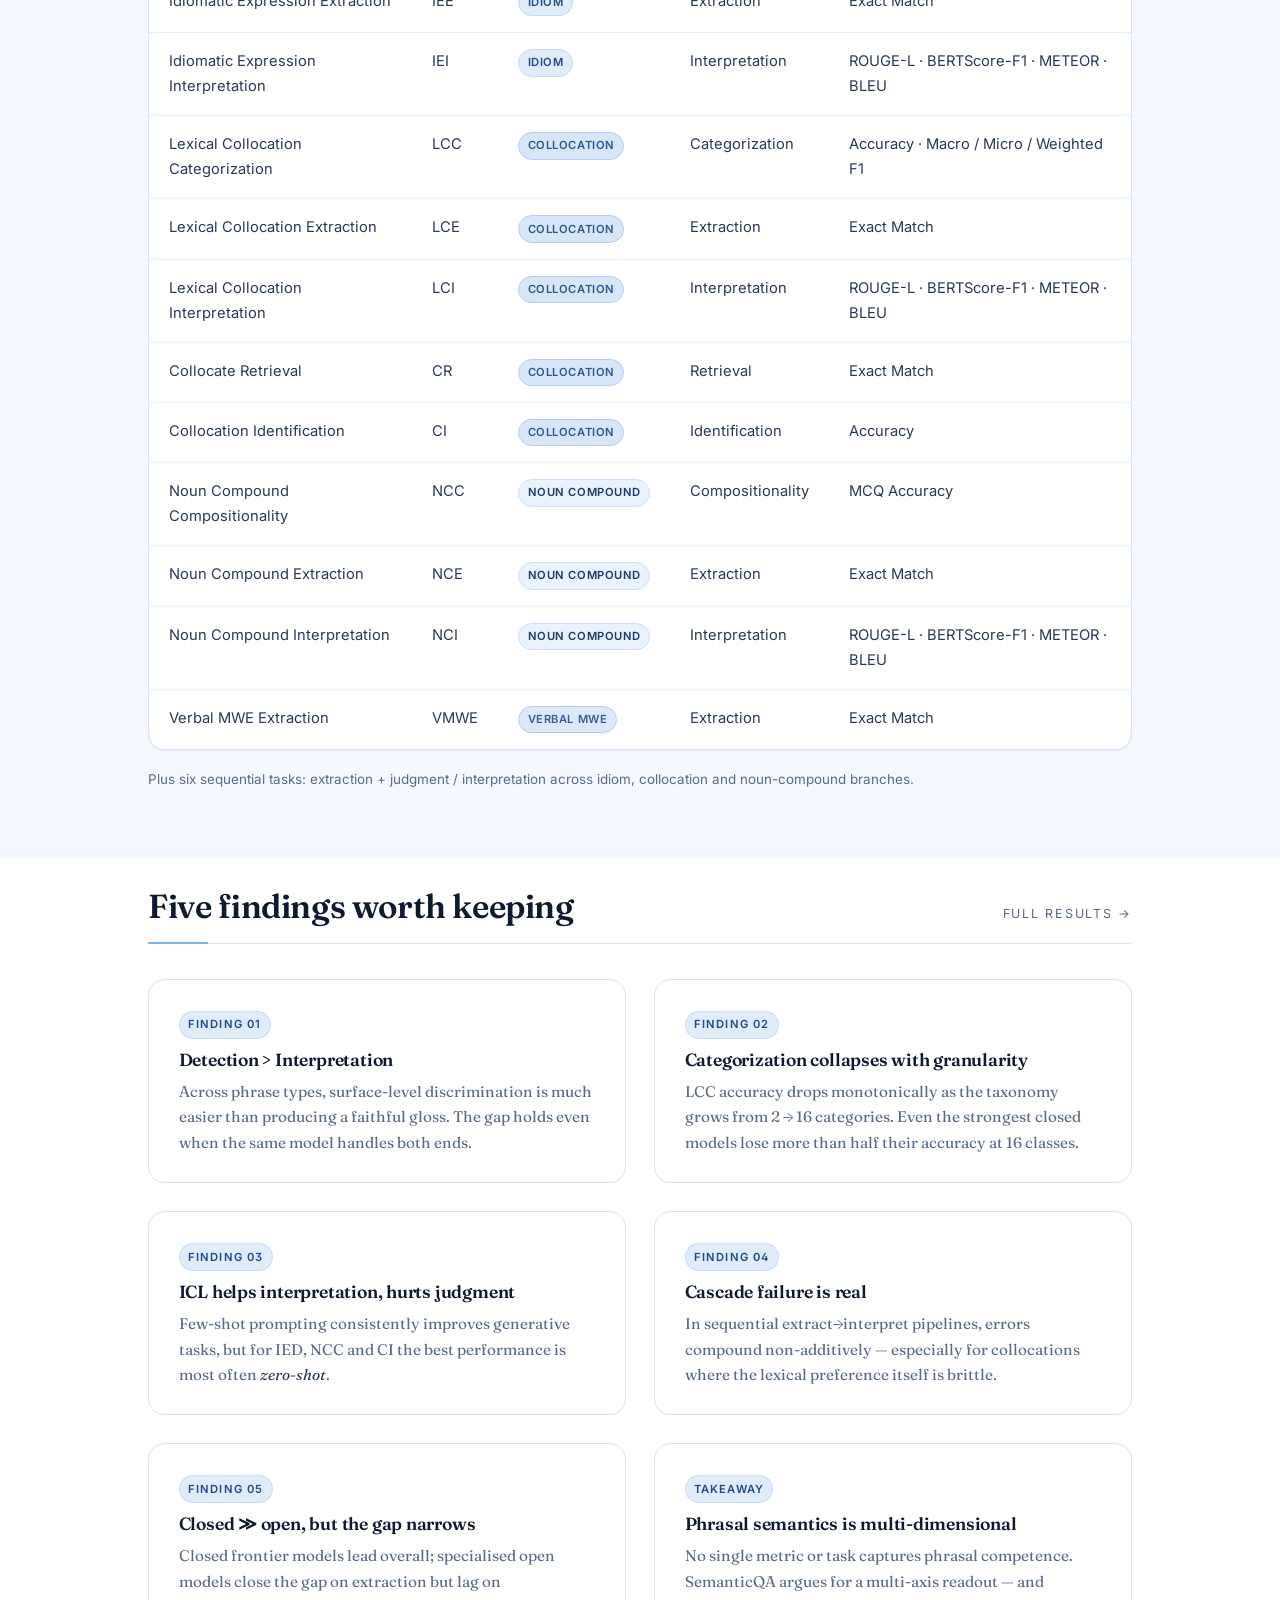
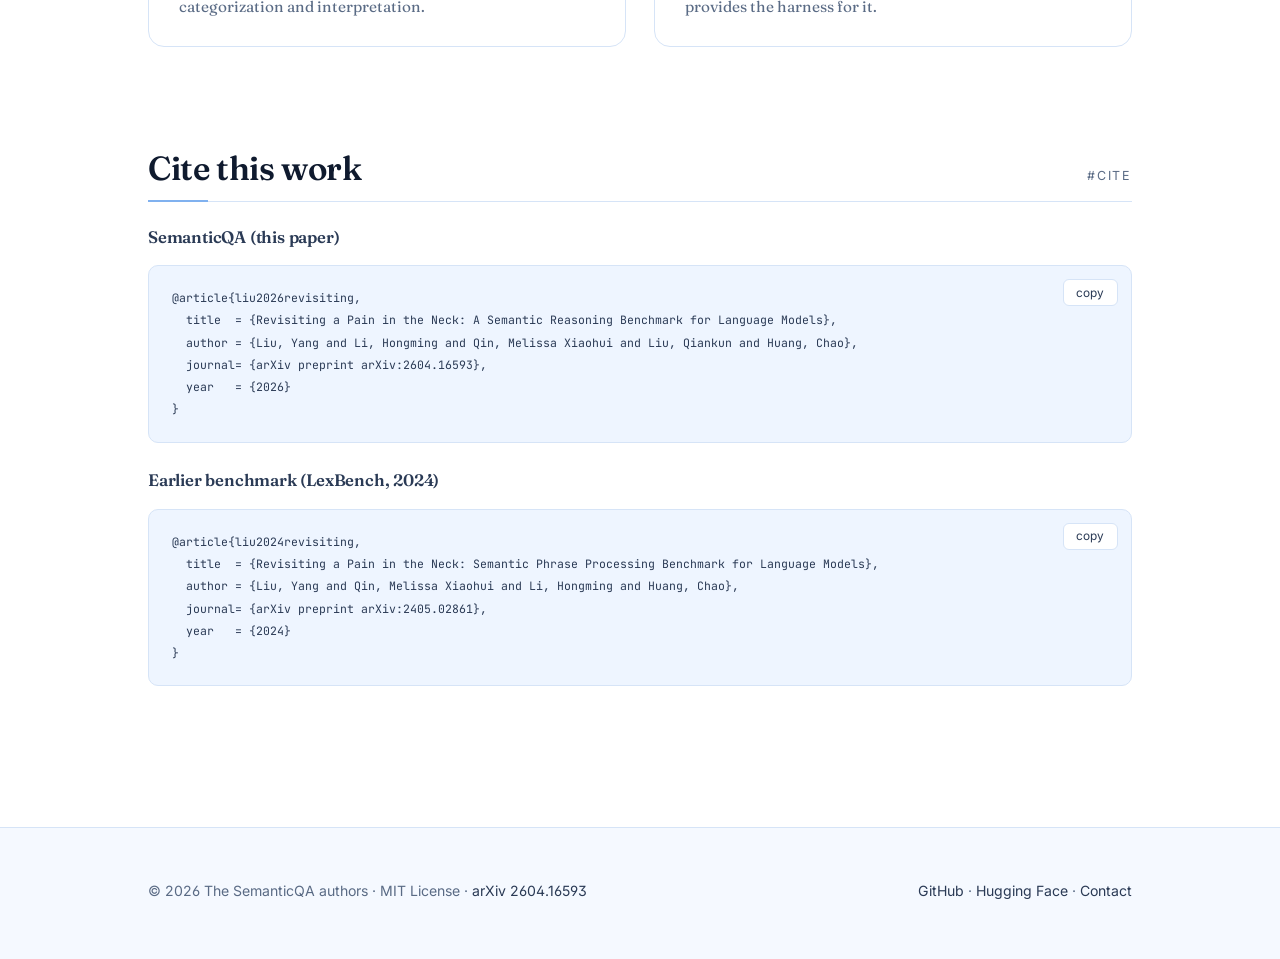
==== commit 812162ae: "Add slides link." ====
--- a/index.html
+++ b/index.html
@@ -64,6 +64,10 @@
     <a class="btn" href="https://huggingface.co/datasets/jacklanda/SemanticQA">
       <svg class="ico" viewBox="0 0 24 24" fill="none" stroke="currentColor" stroke-width="2"><path d="M21 15a2 2 0 0 1-2 2H7l-4 4V5a2 2 0 0 1 2-2h14a2 2 0 0 1 2 2z"/></svg>
       Dataset
+    </a>
+    <a class="btn" href="https://github.com/SemanticQA/SemanticQA.github.io/blob/ea98d1061d53e66e047591d24db7e58f747ab2ca/assets/img/semanticqa.pdf">
+      <svg class="ico" viewBox="0 0 24 24" fill="none" stroke="currentColor" stroke-width="2"><rect x="3" y="3" width="18" height="14" rx="2"/><path d="M12 21v-4M8 21h8"/></svg>
+      Slides
     </a>
     <a class="btn" href="#cite">
       <svg class="ico" viewBox="0 0 24 24" fill="none" stroke="currentColor" stroke-width="2"><path d="M3 7h6v6H3zM15 7h6v6h-6z"/><path d="M9 21c0-3 1-5 4-7M21 21c0-3 1-5 4-7" transform="translate(-3 -1)"/></svg>
